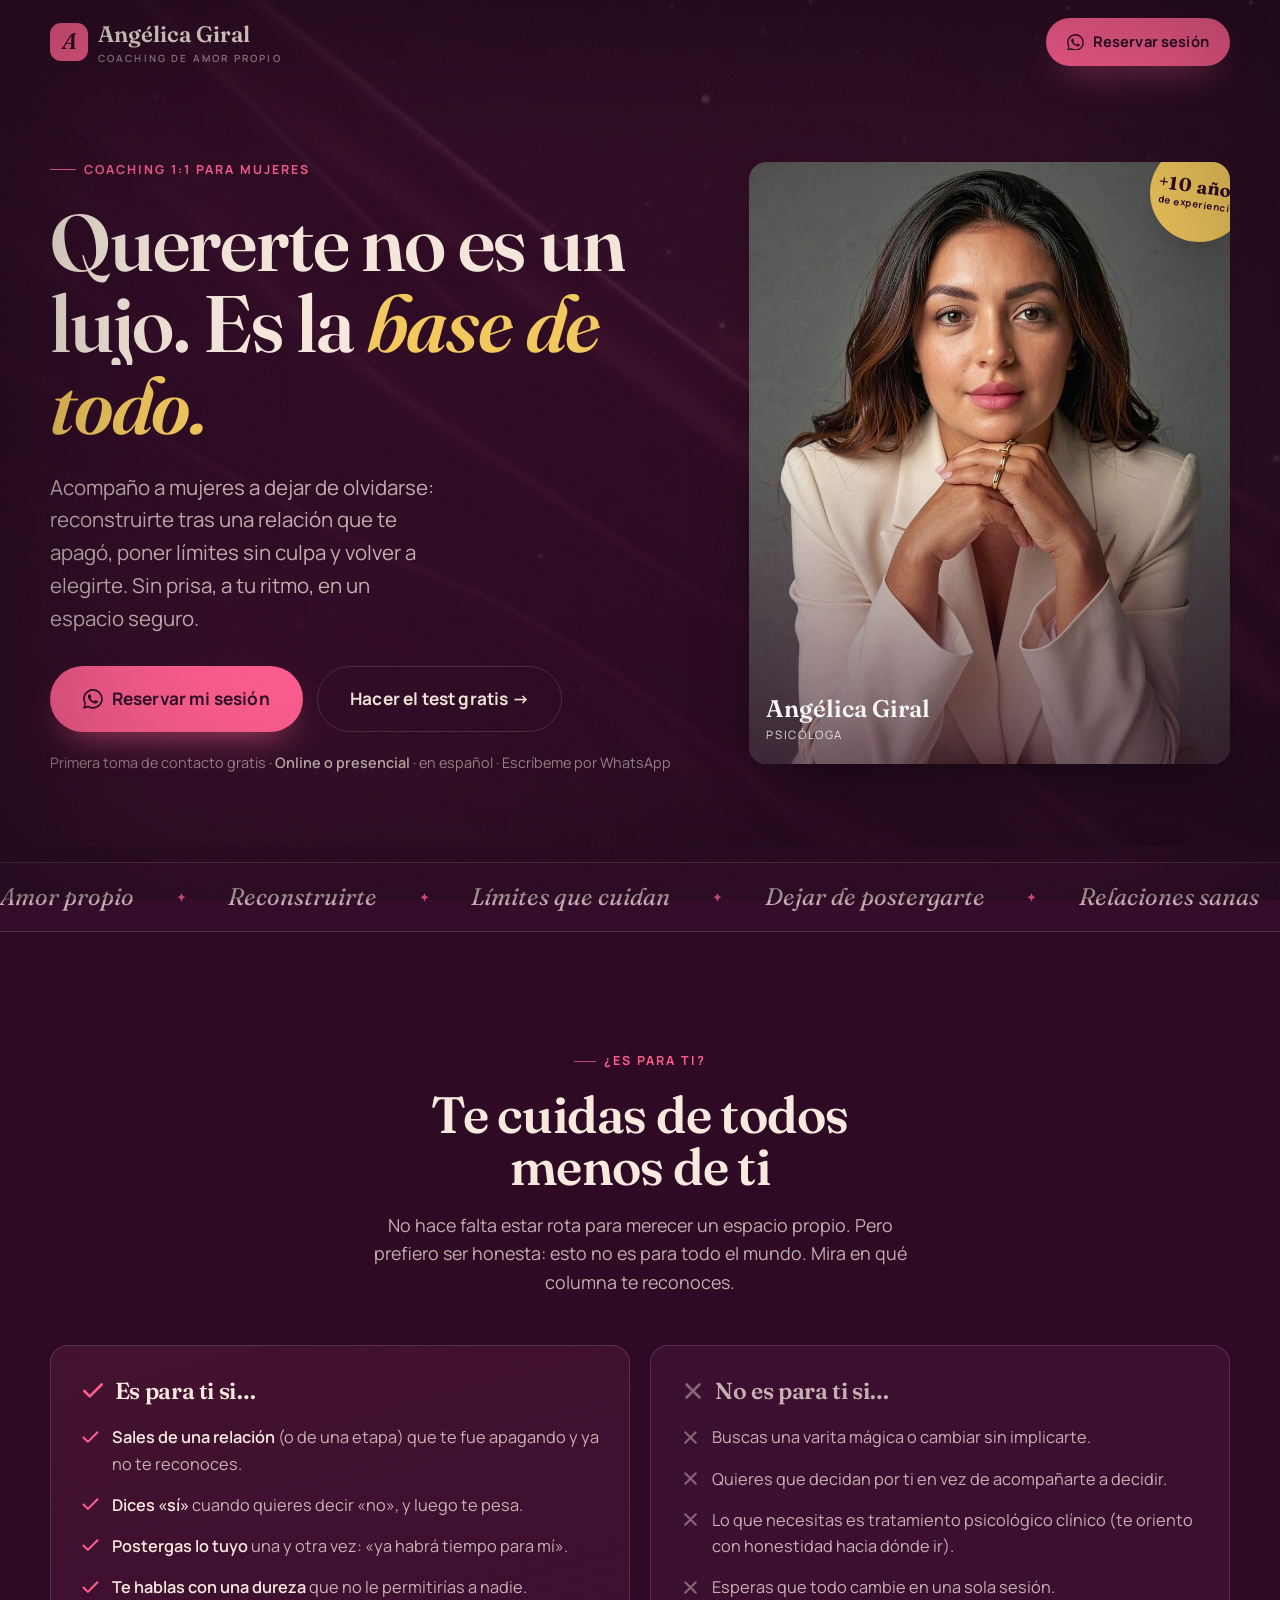
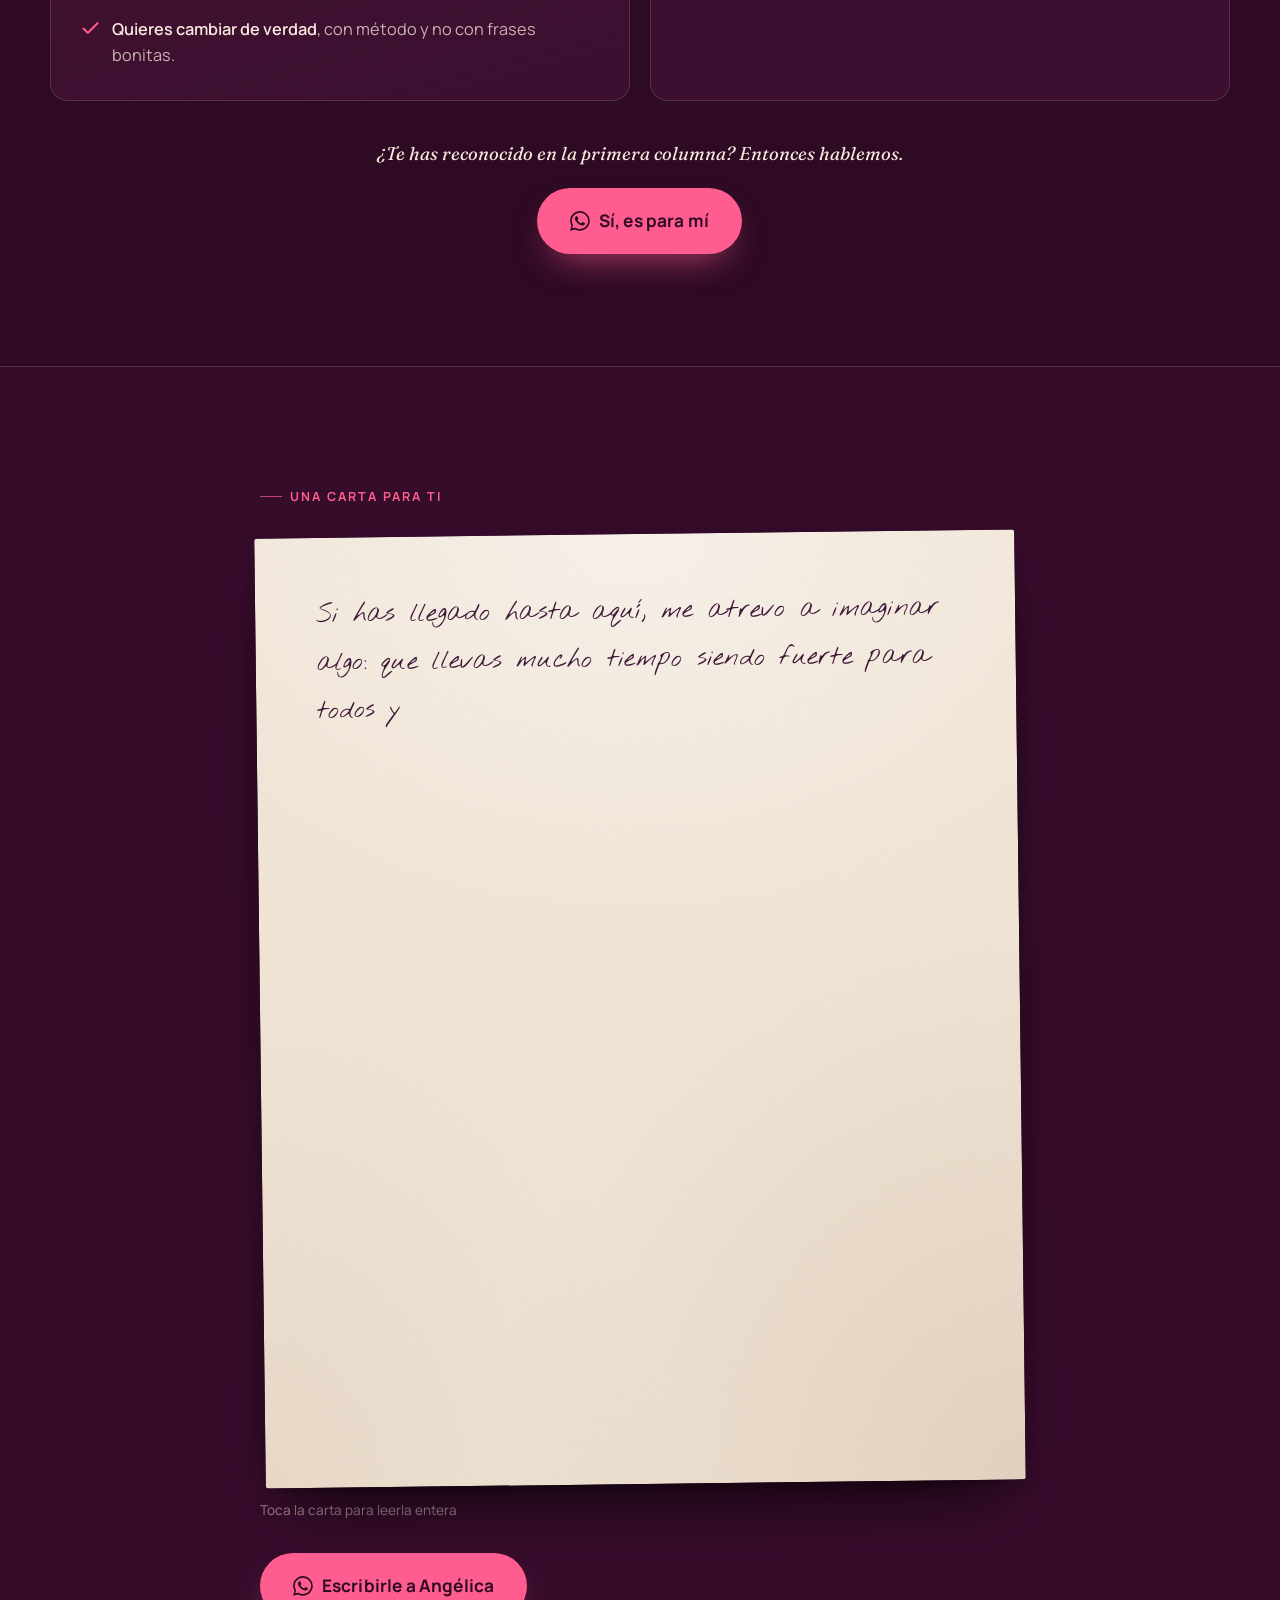
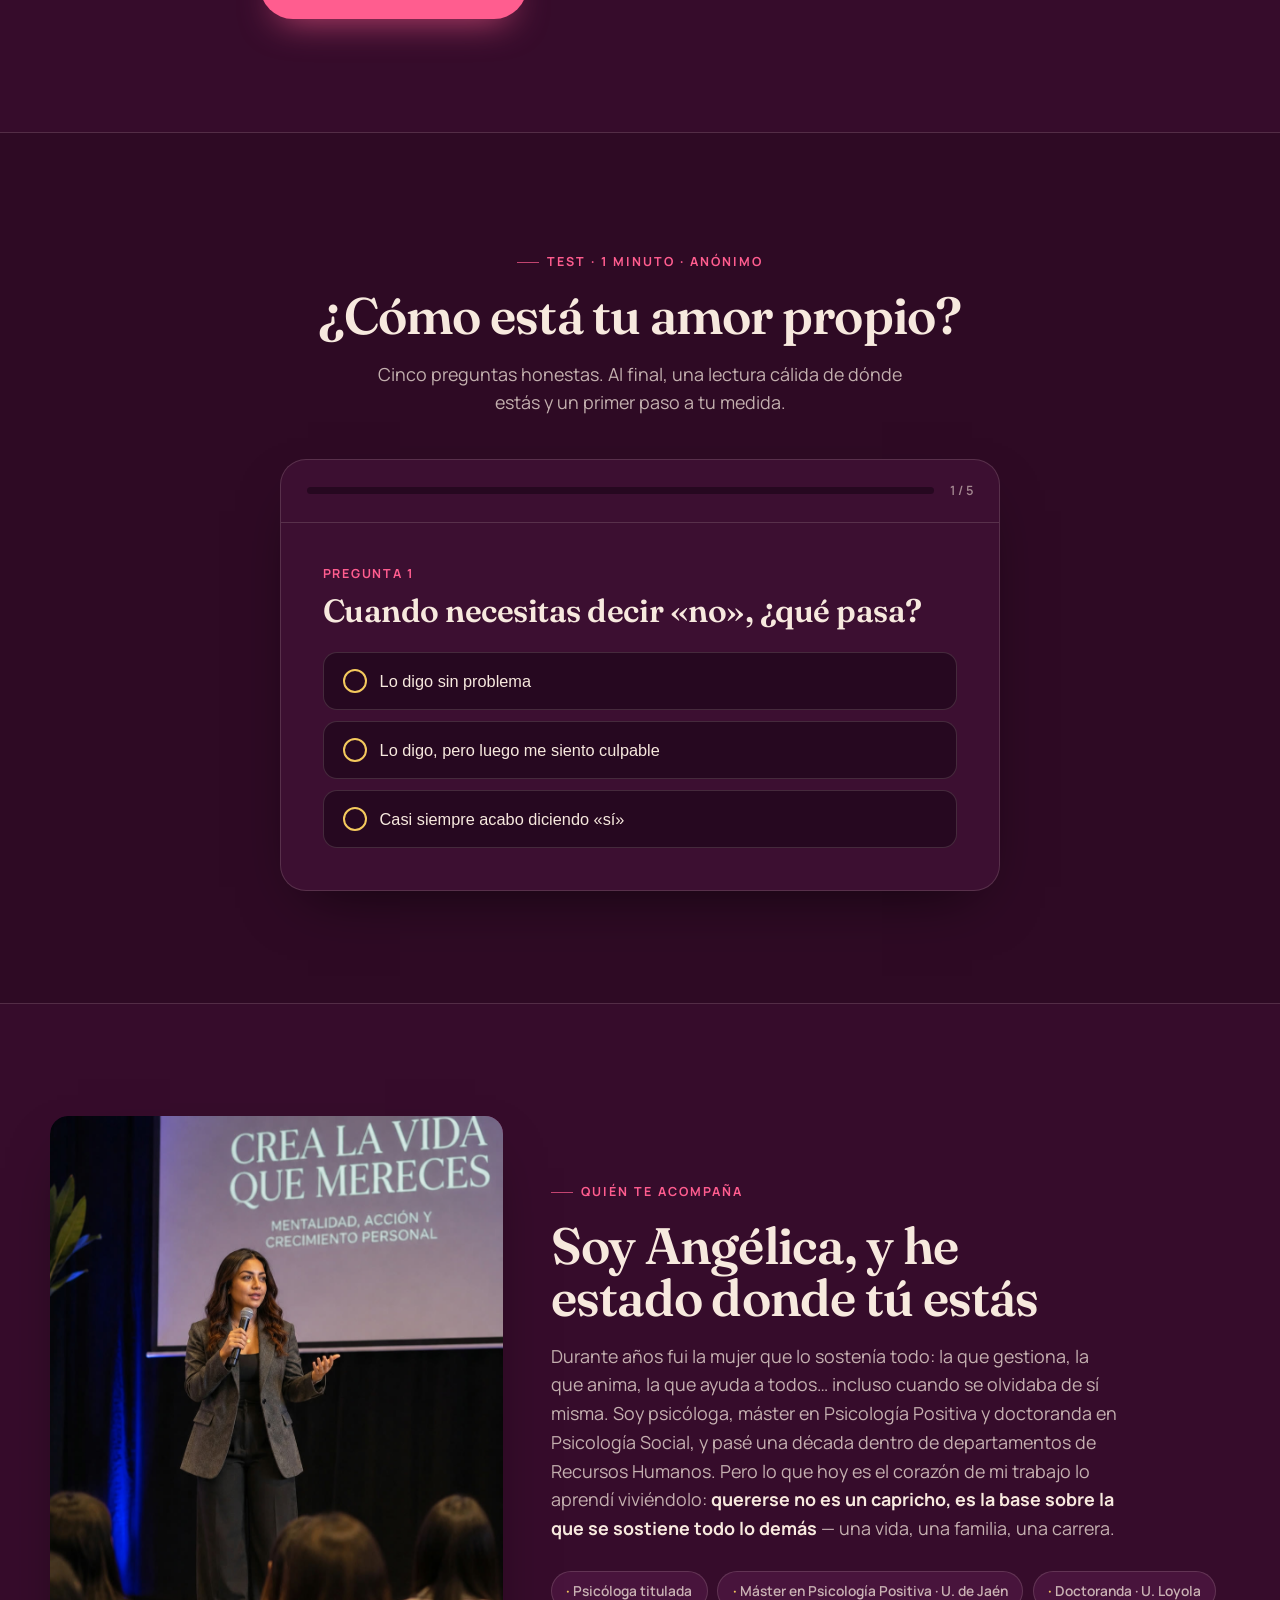
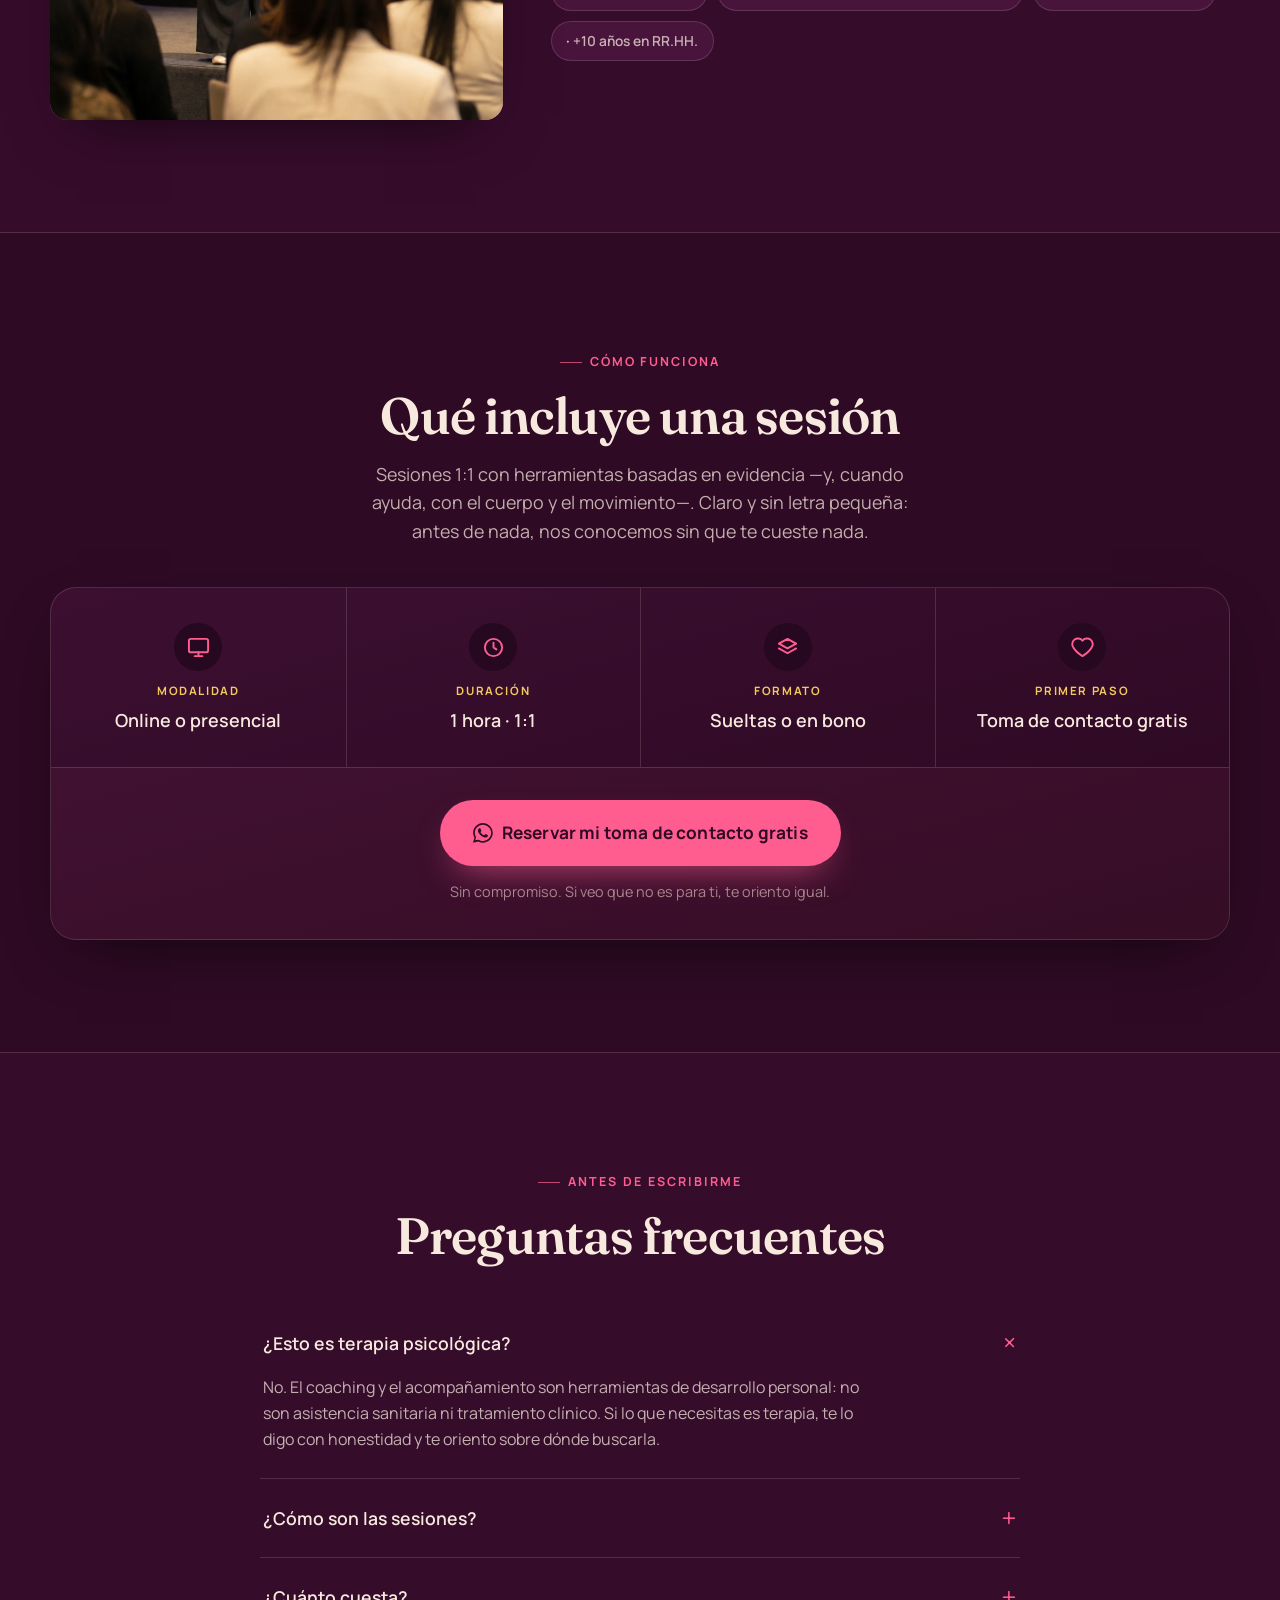
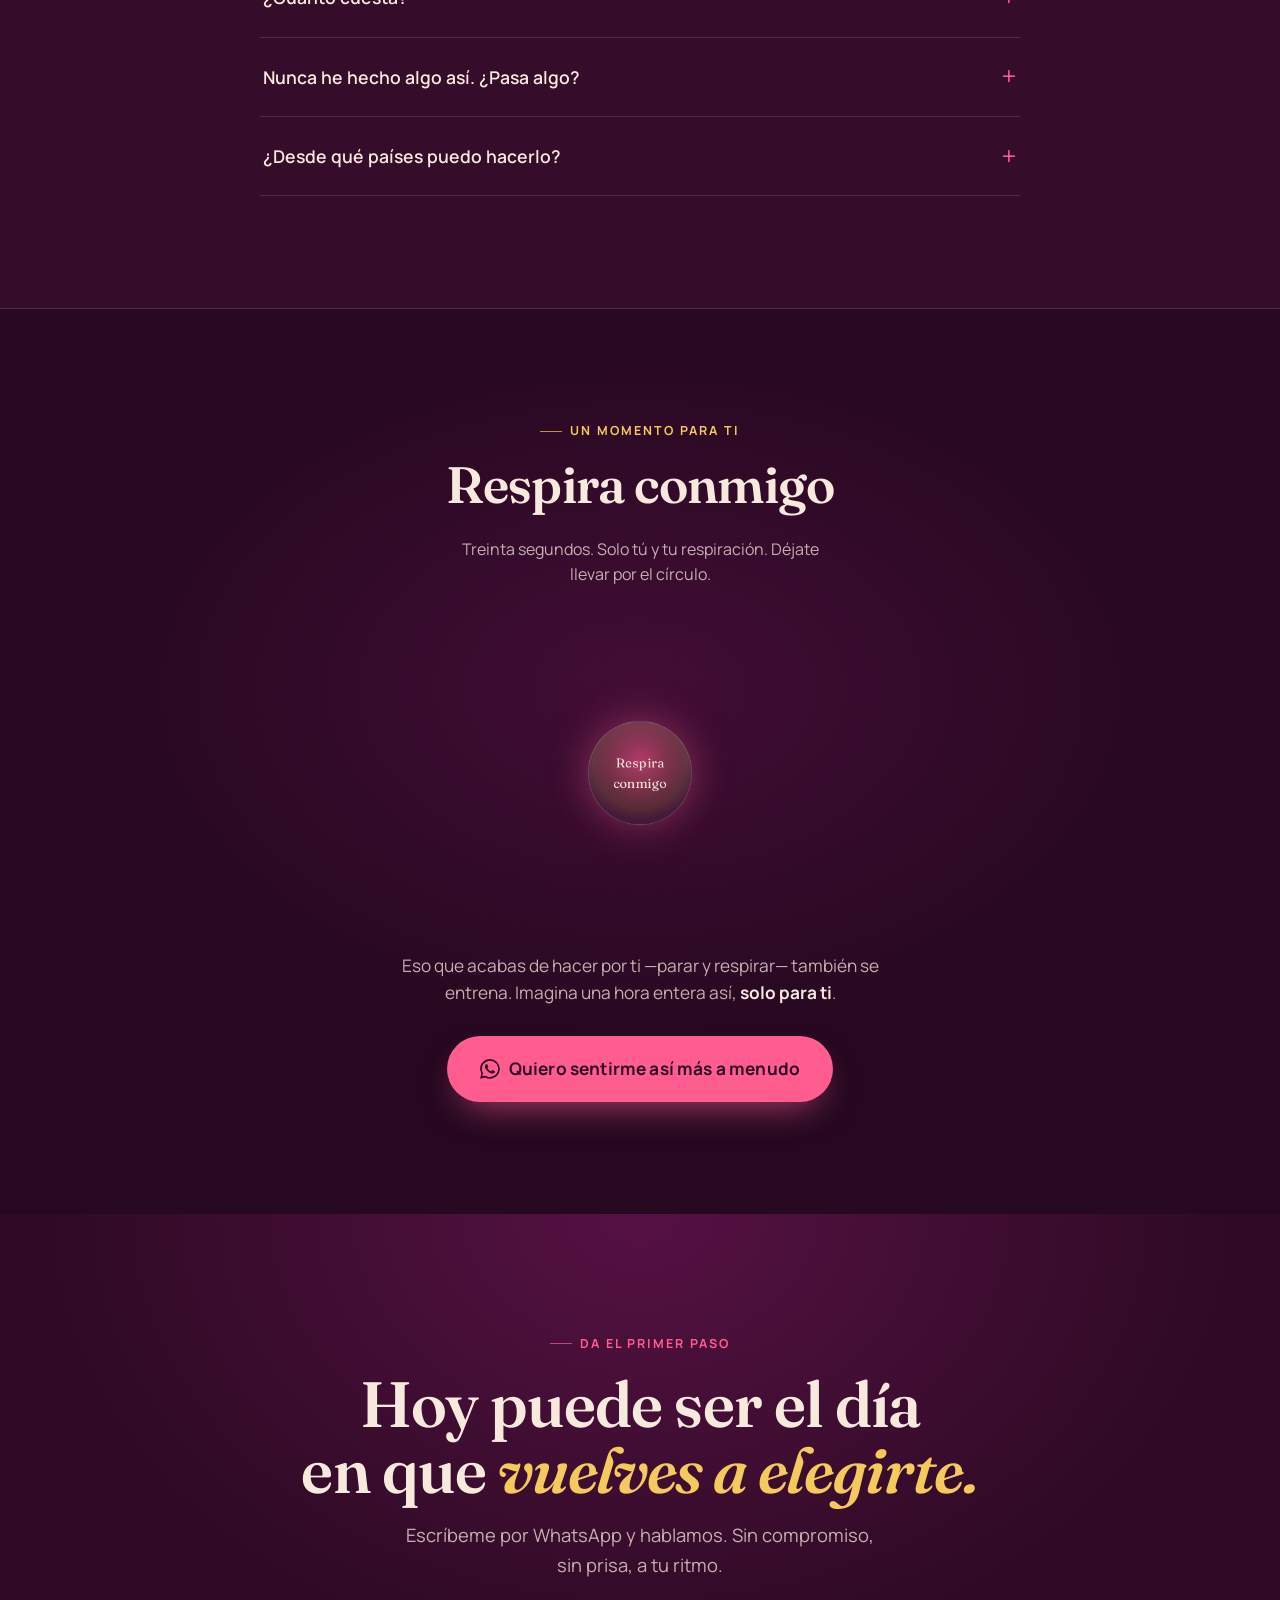
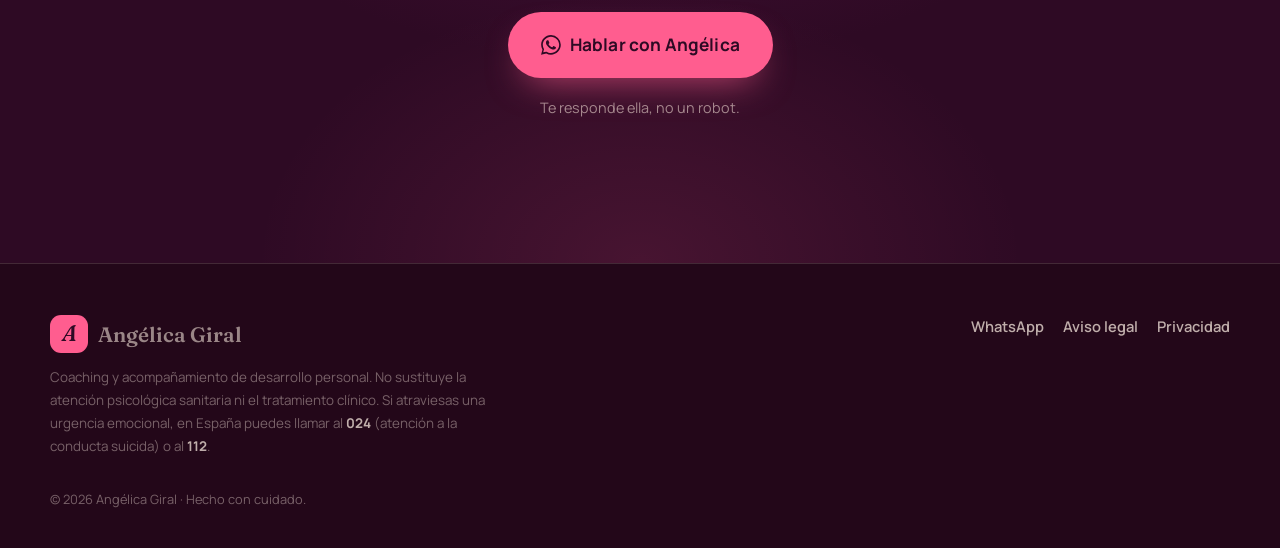
==== index.html @ 5d480797 "Carta: quitar la pluma y escritura más fluida y con ritmo - Eliminada la pluma que seguía el texto. " ====
<!DOCTYPE html>
<html lang="es">
<head>
<meta charset="UTF-8" />
<meta name="viewport" content="width=device-width, initial-scale=1.0" />
<title>Angélica Giral · Coaching de amor propio para mujeres</title>
<meta name="description" content="Sesiones de coaching 1:1 para mujeres: amor propio, reconstruirte tras una relación que te apagó, poner límites y volver a elegirte. Con Angélica Giral, psicóloga. Online y en español." />
<meta name="robots" content="index, follow" />

<meta property="og:type" content="website" />
<meta property="og:locale" content="es_ES" />
<meta property="og:site_name" content="Angélica Giral · Coaching" />
<meta property="og:title" content="Quererte no es un lujo. Es la base de todo." />
<meta property="og:description" content="Coaching 1:1 para mujeres que quieren reconstruirse: amor propio, límites y volver a elegirse. Con Angélica Giral, psicóloga." />
<meta property="og:url" content="https://nuestrosproyectos.github.io/paginaweb/" />
<meta property="og:image" content="https://nuestrosproyectos.github.io/paginaweb/fotos/og-angelica.jpg" />
<meta property="og:image:width" content="1200" />
<meta property="og:image:height" content="630" />

<link rel="preconnect" href="https://fonts.googleapis.com" />
<link rel="preconnect" href="https://fonts.gstatic.com" crossorigin />
<link href="https://fonts.googleapis.com/css2?family=Nothing+You+Could+Do&family=Fraunces:ital,opsz,wght@0,9..144,500;0,9..144,600;1,9..144,500;1,9..144,600&family=Manrope:wght@400;500;600;700&display=swap" rel="stylesheet" />

<link rel="icon" href="data:image/svg+xml,<svg xmlns='http://www.w3.org/2000/svg' viewBox='0 0 100 100'><rect width='100' height='100' rx='22' fill='%23FF5D8F'/><text x='50' y='71' font-size='62' font-family='Georgia,serif' font-style='italic' fill='%232E0A24' text-anchor='middle'>A</text></svg>" />

<style>
/* ============ TOKENS — Berenjena & shock ============ */
:root{
  --bg:#2E0A24;
  --bg-2:#260820;
  --bg-soft:#360C2B;
  --panel:#3C0F31;
  --panel-2:#48143C;
  --plum:#5A1247;
  --crema:#F7E9DE;
  --crema-70:rgba(247,233,222,.74);
  --crema-55:rgba(247,233,222,.56);
  --crema-40:rgba(247,233,222,.4);
  --shock:#FF5D8F;
  --shock-2:#FF83A9;
  --butter:#F4C95D;
  --linea:rgba(247,233,222,.15);
  --sombra:0 24px 60px -28px rgba(0,0,0,.7);
  --radio:18px;
  --maxw:1180px;
  --ease:cubic-bezier(.22,1,.32,1);
}

*{box-sizing:border-box;margin:0;padding:0}
html{scroll-behavior:smooth; overflow-x:hidden; overflow-x:clip;}
body{
  overflow-x:hidden; overflow-x:clip;
  font-family:"Manrope",system-ui,sans-serif;
  color:var(--crema);
  background:var(--bg);
  line-height:1.6;
  -webkit-font-smoothing:antialiased;
  text-rendering:optimizeLegibility;
}
img{max-width:100%;display:block}
a{color:inherit;text-decoration:none}
::selection{background:var(--shock);color:var(--bg)}

h1,h2,h3,.serif{font-family:"Fraunces",Georgia,serif;font-weight:600;line-height:1.02;letter-spacing:-.015em}
em,.ital{font-style:italic}
.wrap{width:min(100% - 2.4rem,var(--maxw));margin-inline:auto}

/* ============ GRANO + VIÑETA ============ */
.grano{position:fixed;inset:0;width:100%;height:100%;pointer-events:none;opacity:.045;z-index:99}
@media(max-width:900px){.grano{display:none}}
.vineta{position:fixed;inset:0;pointer-events:none;z-index:98;box-shadow:inset 0 0 30vmin rgba(0,0,0,.45)}

/* ============ BOTONES ============ */
.btn{
  display:inline-flex;align-items:center;gap:.55rem;
  font-weight:700;font-size:1rem;letter-spacing:.01em;
  padding:1rem 1.6rem;border-radius:999px;border:1px solid transparent;
  cursor:pointer;transition:transform .5s var(--ease),background .3s,box-shadow .4s,color .3s,border-color .3s;
  will-change:transform;
}
.btn svg{width:1.15em;height:1.15em}
.btn-primary{background:var(--shock);color:var(--bg);box-shadow:0 16px 36px -16px rgba(255,93,143,.75)}
.btn-primary:hover{background:var(--shock-2);box-shadow:0 20px 44px -14px rgba(255,93,143,.9)}
.btn-ghost{background:transparent;color:var(--crema);border-color:var(--linea)}
.btn-ghost:hover{border-color:var(--butter);color:var(--butter);background:rgba(247,233,222,.04)}
.btn-lg{padding:1.15rem 2rem;font-size:1.08rem}

/* ============ HEADER ============ */
header.nav{position:fixed;top:0;left:0;right:0;z-index:50;transition:background .4s,backdrop-filter .4s,box-shadow .4s}
header.nav.scrolled{background:rgba(46,10,36,.82);backdrop-filter:blur(12px);box-shadow:0 1px 0 var(--linea)}
.nav-in{display:flex;align-items:center;justify-content:space-between;gap:1rem;padding:1.05rem 0}
.logo{display:flex;align-items:center;gap:.6rem;font-family:"Fraunces",serif;font-size:1.4rem;font-weight:600}
.logo .mark{width:38px;height:38px;border-radius:11px;background:var(--shock);color:var(--bg);display:grid;place-items:center;font-style:italic;font-size:1.4rem;flex:none}
.logo small{display:block;font-family:"Manrope",sans-serif;font-size:.62rem;letter-spacing:.22em;text-transform:uppercase;color:var(--crema-55);font-weight:600;margin-top:-2px}
.nav .btn{padding:.7rem 1.25rem;font-size:.92rem}

/* ============ HERO ============ */
.hero{position:relative;padding:9.5rem 0 4.5rem;overflow:hidden}
.hero-video{position:absolute;inset:0;width:100%;height:100%;object-fit:cover;z-index:-2;opacity:.55}
.hero-bg{position:absolute;inset:0;z-index:-1;
  background:
    linear-gradient(100deg, rgba(46,10,36,.94) 0%, rgba(46,10,36,.62) 40%, rgba(46,10,36,.22) 70%, transparent 90%),
    radial-gradient(90% 80% at 6% 102%, rgba(255,93,143,.12), transparent 58%),
    linear-gradient(180deg, rgba(46,10,36,.35) 0%, rgba(38,8,32,.74) 100%);
}
@media(max-width:900px){.hero-bg{background:linear-gradient(180deg, rgba(46,10,36,.55) 0%, rgba(46,10,36,.72) 55%, rgba(38,8,32,.82) 100%)}}
.eyebrow{display:inline-flex;align-items:center;gap:.5rem;font-size:.78rem;font-weight:700;letter-spacing:.16em;text-transform:uppercase;color:var(--shock);margin-bottom:1.4rem}
.eyebrow::before{content:"";width:26px;height:1px;background:var(--shock)}
.hero-grid{display:grid;grid-template-columns:1.15fr .85fr;gap:3rem;align-items:center}
.hero h1{font-size:clamp(2.7rem,6.4vw,5rem);margin-bottom:1.5rem}
.hero h1 .ital{color:var(--butter)}
.hero p.lead{font-size:clamp(1.08rem,1.6vw,1.28rem);color:var(--crema-70);max-width:33ch;margin-bottom:2rem;text-wrap:pretty}
.hero-cta{display:flex;flex-wrap:wrap;gap:.9rem;align-items:center}
.hero-micro{font-size:.9rem;color:var(--crema-55);margin-top:1.15rem}
.hero-micro b{color:var(--crema-70);font-weight:600}

/* retrato */
.retrato{position:relative;aspect-ratio:4/5;border-radius:var(--radio);overflow:hidden;box-shadow:var(--sombra);
  background:linear-gradient(145deg,var(--plum) 0%, var(--shock) 135%);
}
.retrato .ph{position:absolute;inset:0;display:grid;place-content:center;text-align:center;color:rgba(255,255,255,.92);gap:.4rem;padding:1.5rem}
.retrato .ph span{font-size:2.6rem}
.retrato .ph small{font-size:.74rem;letter-spacing:.05em;opacity:.85;max-width:22ch;margin-inline:auto}
.retrato::after{content:"";position:absolute;inset:0;background:linear-gradient(180deg,transparent 48%,rgba(46,10,36,.6));z-index:1}
.retrato img{position:absolute;inset:0;width:100%;height:100%;object-fit:cover;object-position:center top}
.retrato .firma{position:absolute;left:1.1rem;bottom:1.1rem;color:#fff;z-index:2}
.retrato .firma b{font-family:"Fraunces",serif;font-size:1.5rem;font-weight:600;display:block;line-height:1}
.retrato .firma small{font-size:.72rem;letter-spacing:.14em;text-transform:uppercase;opacity:.9}
.sello{position:absolute;top:-18px;right:-18px;width:98px;height:98px;border-radius:50%;background:var(--butter);color:var(--bg);
  display:grid;place-content:center;text-align:center;font-size:.6rem;font-weight:700;letter-spacing:.06em;line-height:1.3;
  box-shadow:var(--sombra);z-index:3;transform:rotate(8deg)}
.sello b{font-family:"Fraunces",serif;font-size:1.15rem;display:block}

/* ============ MARQUEE ============ */
.marquee{border-block:1px solid var(--linea);background:var(--bg-soft);overflow:hidden;padding:.9rem 0;margin-top:1rem}
.marquee-track{display:flex;gap:2.6rem;width:max-content;animation:slide 32s linear infinite}
.marquee-track span{font-family:"Fraunces",serif;font-style:italic;font-size:1.5rem;color:var(--crema-70);white-space:nowrap;display:inline-flex;align-items:center;gap:2.6rem}
.marquee-track span::after{content:"✦";font-style:normal;color:var(--shock);font-size:.8rem}
@keyframes slide{to{transform:translateX(-50%)}}

/* ============ SECCIONES ============ */
section{position:relative}
.band{padding:clamp(4rem,9vw,7rem) 0}
.kicker{display:inline-flex;align-items:center;gap:.5rem;font-size:.78rem;font-weight:700;letter-spacing:.16em;text-transform:uppercase;color:var(--shock);margin-bottom:1.1rem}
.kicker::before{content:"";width:22px;height:1px;background:currentColor;opacity:.7}
.sec-title{font-size:clamp(2rem,4.4vw,3.2rem);margin-bottom:1.1rem;text-wrap:balance}
.sec-intro{font-size:1.12rem;color:var(--crema-70);max-width:52ch;text-wrap:pretty}

/* "para quién" — señales */

/* método / pasos */

/* evidencia — tira editorial (distinta a las tarjetas) */

/* qué incluye una sesión */
.incluye-panel{margin-top:2.6rem;background:linear-gradient(165deg,var(--panel),#2a0820);border:1px solid var(--linea);border-radius:26px;box-shadow:var(--sombra);overflow:hidden}
.incluye-grid{display:grid;grid-template-columns:repeat(4,1fr)}
.inc{padding:2.2rem 1.4rem;text-align:center;border-left:1px solid var(--linea);display:flex;flex-direction:column;align-items:center;gap:.55rem}
.inc:first-child{border-left:none}
.inc-ic{width:48px;height:48px;border-radius:50%;display:grid;place-items:center;background:var(--bg-2);color:var(--shock);margin-bottom:.1rem}
.inc-ic svg{width:23px;height:23px}
.inc-l{font-size:.72rem;font-weight:700;letter-spacing:.14em;text-transform:uppercase;color:var(--butter)}
.inc b{font-size:1.12rem;font-weight:600;color:var(--crema);line-height:1.25}
.incluye-cta{padding:2rem 1.6rem 2.2rem;text-align:center;border-top:1px solid var(--linea);background:rgba(255,93,143,.05)}
.incluye-cta p{color:var(--crema-55);font-size:.9rem;margin-top:.9rem}
@media(max-width:760px){.incluye-grid{grid-template-columns:1fr 1fr}.inc{padding:1.6rem 1rem}.inc:nth-child(odd){border-left:none}.inc:nth-child(n+3){border-top:1px solid var(--linea)}.inc b{font-size:1.02rem}}

/* carta personal — escrita a mano */
.carta-band{background:var(--bg-soft);border-block:1px solid var(--linea)}
.carta{max-width:760px;margin-inline:auto}
.carta .kicker{justify-content:flex-start}
.carta-papel{position:relative;transform:rotate(-.7deg);margin:.6rem 0 2.2rem;border-radius:3px;
  padding:clamp(1.9rem,5vw,3.4rem) clamp(1.4rem,5.5vw,3.8rem) clamp(1.6rem,4vw,2.6rem);
  background:radial-gradient(120% 70% at 50% 0%,rgba(255,255,255,.6),transparent 60%),radial-gradient(130% 110% at 100% 100%,rgba(120,70,40,.13),transparent 55%),radial-gradient(90% 90% at 0% 100%,rgba(120,70,40,.08),transparent 60%),#F4E9DA;
  box-shadow:0 34px 70px -30px rgba(0,0,0,.85),0 6px 18px -8px rgba(0,0,0,.45)}
.carta-papel::before{content:"";position:absolute;inset:0;border-radius:inherit;pointer-events:none;opacity:.5;
  background-image:url("data:image/svg+xml,%3Csvg xmlns='http://www.w3.org/2000/svg' width='160' height='160'%3E%3Cfilter id='n'%3E%3CfeTurbulence type='fractalNoise' baseFrequency='.9' numOctaves='2'/%3E%3CfeColorMatrix values='0 0 0 0 .45 0 0 0 0 .3 0 0 0 0 .2 0 0 0 .22 0'/%3E%3C/filter%3E%3Crect width='100%25' height='100%25' filter='url(%23n)'/%3E%3C/svg%3E")}
.carta-body p{font-family:"Nothing You Could Do",cursive;font-size:clamp(1.28rem,2.5vw,1.62rem);line-height:1.85;color:#3b1236;margin:0 0 .9rem;letter-spacing:.01em}
.carta-firma{font-family:"Nothing You Could Do",cursive;font-size:clamp(2.3rem,5vw,3rem);color:#3b1236;line-height:1.2;margin:1.2rem 0 0 auto;width:max-content;transform:rotate(-4deg)}
.carta .ch{opacity:0;filter:blur(1.5px);transition:opacity .55s ease-out,filter .55s ease-out}
.carta .ch.on{opacity:1;filter:none}
.carta .w{white-space:nowrap}
.carta .tilde{position:relative}
.carta .tilde::after{content:"";position:absolute;left:50%;top:.02em;width:.055em;height:.24em;background:currentColor;border-radius:.06em;transform:translateX(-20%) rotate(40deg);transform-origin:50% 100%}
.carta .ti::after{top:.12em;left:42%;height:.2em}
.carta-hint{font-size:.85rem;color:var(--crema-55);margin:-1.2rem 0 1.8rem;transition:opacity .4s}
.sr-only{position:absolute!important;width:1px;height:1px;overflow:hidden;clip:rect(0 0 0 0);white-space:nowrap}
.carta .btn{margin-top:.2rem}
@media(max-width:600px){.carta-papel{transform:rotate(-.4deg)}}

/* respira conmigo */
.respira{position:relative;text-align:center;overflow:hidden;background:radial-gradient(60% 55% at 50% 42%, rgba(90,18,71,.55), transparent 72%), var(--bg-2)}
.respira-in{position:relative;z-index:2;display:flex;flex-direction:column;align-items:center}
.respira-sub{color:var(--crema-70);max-width:38ch;margin:.5rem auto 2.2rem;text-wrap:pretty}
.breath{height:300px;display:grid;place-items:center;margin-bottom:1.8rem}
.breath-circle{width:168px;height:168px;border-radius:50%;display:grid;place-items:center;
  background:radial-gradient(circle at 50% 38%, rgba(255,93,143,.6), rgba(244,201,93,.16) 58%, transparent 74%);
  box-shadow:0 0 70px -8px rgba(255,93,143,.55), inset 0 0 44px rgba(255,255,255,.12);
  border:1px solid rgba(247,233,222,.28);
  transform:scale(.62);transition:transform 4s ease-in-out;will-change:transform}
.breath-word{font-family:"Fraunces",serif;font-size:1.3rem;color:var(--crema);letter-spacing:.02em}
.respira-close{color:var(--crema-70);max-width:44ch;margin:0 auto 1.8rem;font-size:1.08rem;text-wrap:pretty}
.respira-close b{color:var(--crema)}
@media(prefers-reduced-motion:reduce){.breath-circle{transition:none;transform:scale(1)}}

/* ¿es para ti? */
.fit-grid{display:grid;grid-template-columns:1fr 1fr;gap:1.3rem;margin-top:3rem}
.fit-col{padding:2rem 1.8rem;border-radius:var(--radio);border:1px solid var(--linea)}
.fit-col.yes{background:linear-gradient(165deg, rgba(255,93,143,.1), var(--panel))}
.fit-col.no{background:var(--panel)}
.fit-col h3{font-size:1.45rem;margin-bottom:1.3rem;display:flex;align-items:center;gap:.55rem}
.fit-col.no h3{color:var(--crema-70)}
.fit-col h3 svg{width:26px;height:26px;flex:none}
.fit-col.yes h3 svg{color:var(--shock)}
.fit-col.no h3 svg{color:var(--crema-40)}
.fit-list{list-style:none;display:flex;flex-direction:column;gap:.95rem}
.fit-list li{display:flex;gap:.7rem;align-items:flex-start;color:var(--crema-70);font-size:1.02rem}
.fit-list li svg{flex:none;width:21px;height:21px;margin-top:.15rem}
.fit-list li b{color:var(--crema);font-weight:600}
.fit-col.yes li svg{color:var(--shock)}
.fit-col.no li svg{color:var(--crema-40)}
.fit-cta{text-align:center;margin-top:2.4rem}
.fit-cta p{color:var(--crema);font-size:1.15rem;margin-bottom:1.2rem;font-family:"Fraunces",serif;font-style:italic}
@media(max-width:760px){.fit-grid{grid-template-columns:1fr}}

/* ============ TEST ============ */
.test-shell{max-width:720px;margin:2.6rem auto 0;background:var(--panel);border:1px solid var(--linea);border-radius:26px;box-shadow:var(--sombra);overflow:hidden}
.test-top{padding:1.3rem 1.6rem;border-bottom:1px solid var(--linea);display:flex;align-items:center;justify-content:space-between;gap:1rem}
.test-top .barra{flex:1;height:7px;border-radius:999px;background:var(--bg-2);overflow:hidden}
.test-top .barra i{display:block;height:100%;width:0;background:linear-gradient(90deg,var(--butter),var(--shock));border-radius:999px;transition:width .5s var(--ease)}
.test-top small{font-size:.8rem;color:var(--crema-55);font-weight:600;white-space:nowrap}
.test-body{padding:clamp(1.6rem,4vw,2.6rem)}
.test-q{animation:fade .5s var(--ease)}
@keyframes fade{from{opacity:0;transform:translateY(12px)}}
.test-q .paso-lbl{font-size:.78rem;font-weight:700;letter-spacing:.14em;text-transform:uppercase;color:var(--shock);margin-bottom:.7rem}
.test-q h3{font-size:clamp(1.5rem,3.2vw,2rem);margin-bottom:1.5rem;text-wrap:balance}
.opts{display:flex;flex-direction:column;gap:.7rem}
.opt{text-align:left;width:100%;padding:1rem 1.2rem;border:1px solid var(--linea);border-radius:14px;background:var(--bg-2);font-size:1.02rem;font-weight:500;color:var(--crema);cursor:pointer;transition:all .25s var(--ease);display:flex;align-items:center;gap:.8rem}
.opt::before{content:"";width:20px;height:20px;border-radius:50%;border:2px solid var(--butter);flex:none;transition:all .2s}
.opt:hover{border-color:var(--shock);transform:translateX(4px);background:#330b2a}
.opt:hover::before{background:var(--shock);border-color:var(--shock);box-shadow:inset 0 0 0 3px var(--panel)}

/* resultado */
.test-result{text-align:center;animation:fade .6s var(--ease)}
.test-result .emoji{font-size:2.8rem;margin-bottom:.4rem}
.test-result h3{font-size:clamp(1.7rem,3.6vw,2.4rem);margin-bottom:.9rem}
.test-result p{color:var(--crema-70);max-width:46ch;margin:0 auto 1.6rem;text-wrap:pretty}
.test-result .btn{margin-bottom:.8rem}
.test-reset{background:none;border:none;color:var(--crema-55);font-size:.9rem;cursor:pointer;text-decoration:underline;font-family:inherit}

/* ============ SOBRE MÍ ============ */
.sobre-grid{display:grid;grid-template-columns:.8fr 1.2fr;gap:3rem;align-items:center}
.sobre-foto{aspect-ratio:3/4;border-radius:var(--radio);overflow:hidden;box-shadow:var(--sombra);background:linear-gradient(160deg,var(--plum),var(--shock));position:relative}
.sobre-foto img{position:absolute;inset:0;width:100%;height:100%;object-fit:cover;object-position:center 18%}
.sobre-foto .ph{position:absolute;inset:0;display:grid;place-content:center;color:rgba(255,255,255,.9);text-align:center;gap:.3rem;padding:1.4rem}
.sobre-foto .ph span{font-size:2.3rem}
.sobre-foto .ph small{font-size:.72rem;opacity:.85}
.credss{display:flex;flex-wrap:wrap;gap:.6rem;margin-top:1.8rem}
.cred{font-size:.86rem;font-weight:600;color:var(--crema-70);background:var(--panel-2);border:1px solid var(--linea);padding:.5rem .9rem;border-radius:999px}
.cred b{color:var(--butter)}

/* ============ TESTIMONIOS ============ */

/* ============ SOCIAL / CONTENIDO REAL ============ */

/* ============ FAQ ============ */
.faq{max-width:760px;margin:2.6rem auto 0}
.faq details{border-bottom:1px solid var(--linea);padding:.4rem 0}
.faq summary{list-style:none;cursor:pointer;padding:1.15rem .2rem;font-weight:600;font-size:1.1rem;display:flex;justify-content:space-between;gap:1rem;align-items:center}
.faq summary::-webkit-details-marker{display:none}
.faq summary::after{content:"+";font-family:"Fraunces",serif;font-size:1.8rem;color:var(--shock);transition:transform .3s var(--ease);line-height:1}
.faq details[open] summary::after{transform:rotate(45deg)}
.faq .ans{padding:0 .2rem 1.2rem;color:var(--crema-70);max-width:62ch;text-wrap:pretty}

/* ============ CIERRE ============ */
.cierre{text-align:center;position:relative;overflow:hidden}
.cierre-bg{position:absolute;inset:0;z-index:-1;background:
  radial-gradient(80% 120% at 50% 0%, rgba(90,18,71,.9), transparent 58%),
  radial-gradient(50% 70% at 50% 100%, rgba(255,93,143,.12), transparent 60%),
  var(--bg)}
.cierre h2{font-size:clamp(2.3rem,5.5vw,4rem);margin-bottom:1.2rem;text-wrap:balance}
.cierre h2 .ital{color:var(--butter)}
.cierre p{font-size:1.15rem;color:var(--crema-70);max-width:44ch;margin:0 auto 2rem}

/* ============ FOOTER ============ */
footer.pie{background:#230719;color:var(--crema-55);padding:3.2rem 0 2.4rem;font-size:.92rem;border-top:1px solid var(--linea)}
.pie-grid{display:flex;flex-wrap:wrap;gap:1.4rem;justify-content:space-between;align-items:flex-start}
.pie a{color:var(--crema-70);transition:color .2s}
.pie a:hover{color:var(--butter)}
.pie .legal{max-width:56ch;line-height:1.7;font-size:.84rem;color:var(--crema-40)}
.pie-links{display:flex;flex-wrap:wrap;gap:1.2rem;font-weight:600}

/* ============ BARRA FLOTANTE MÓVIL ============ */
.float-bar{position:fixed;left:0;right:0;bottom:0;z-index:60;padding:.7rem 1rem calc(.7rem + env(safe-area-inset-bottom));
  background:rgba(46,10,36,.92);backdrop-filter:blur(12px);border-top:1px solid var(--linea);
  transform:translateY(120%);transition:transform .45s var(--ease);display:none}
.float-bar.show{transform:translateY(0)}
.float-bar .btn{width:100%;justify-content:center}

/* ============ REVEAL ============ */
.reveal{opacity:0;transform:translateY(18px);transition:opacity .5s var(--ease),transform .5s var(--ease)}
.reveal.in{opacity:1;transform:none}
.reveal[data-d="1"]{transition-delay:.06s}
.reveal[data-d="2"]{transition-delay:.12s}
.reveal[data-d="3"]{transition-delay:.18s}

/* split-text */
.palabra{display:inline-block;overflow:hidden;vertical-align:top}
.palabra>span{display:inline-block;transform:translateY(112%);transition:transform .9s var(--ease)}
.hero h1.on .palabra>span{transform:none}
.hero h1 .palabra:nth-child(n)>span{transition-delay:calc(var(--i,0)*60ms)}

/* ============ RESPONSIVE ============ */
@media(max-width:900px){
  .hero{padding-top:6.8rem}
  .hero-grid{grid-template-columns:1fr;gap:1.8rem}
  .retrato{order:-1;max-width:none;margin:0;aspect-ratio:auto;height:42vh;min-height:290px;max-height:430px}
  .retrato img{object-position:center 12%}
  .sello{width:82px;height:82px;right:12px;top:12px}
  .hero p.lead{max-width:none}
  .sobre-grid{grid-template-columns:1fr;gap:2rem}
  .sobre-foto{max-width:300px;margin-inline:auto}
  .nav .btn.desktop{display:none}
  .float-bar{display:block}
}
@media(max-width:560px){
  .hero{padding-top:6.4rem}
  .marquee-track span{font-size:1.25rem}
}

@media(prefers-reduced-motion:reduce){
  *{animation-duration:.001ms!important;animation-iteration-count:1!important;transition-duration:.001ms!important;scroll-behavior:auto!important}
  .reveal{opacity:1;transform:none}
  .palabra>span{transform:none}
  .marquee-track{animation:none}
}
</style>
<script type="application/ld+json">
{
  "@context":"https://schema.org",
  "@type":"Person",
  "name":"Angélica Giral",
  "alternateName":"Angélica María Giral Vargas",
  "jobTitle":"Psicóloga y coach de desarrollo personal",
  "description":"Coaching 1:1 para mujeres: amor propio, límites y reconstrucción personal. Online, en español.",
  "knowsLanguage":["es","en"],
  "alumniOf":[
    {"@type":"CollegeOrUniversity","name":"Universidad de Jaén"},
    {"@type":"CollegeOrUniversity","name":"Universidad Loyola"}
  ],
  "makesOffer":{
    "@type":"Offer",
    "itemOffered":{
      "@type":"Service",
      "name":"Sesiones de coaching de amor propio para mujeres",
      "serviceType":"Coaching de desarrollo personal",
      "areaServed":"Online",
      "availableLanguage":["es","en"]
    }
  }
}
</script>
</head>
<body>

<svg class="grano" aria-hidden="true"><filter id="g"><feTurbulence type="fractalNoise" baseFrequency="0.82" numOctaves="2" stitchTiles="stitch"/></filter><rect width="100%" height="100%" filter="url(#g)"/></svg>
<div class="vineta" aria-hidden="true"></div>

<!-- ============ HEADER ============ -->
<header class="nav" id="nav">
  <div class="wrap nav-in">
    <a class="logo" href="#inicio" aria-label="Angélica Giral, inicio">
      <span class="mark">A</span>
      <span>Angélica Giral<small>Coaching de amor propio</small></span>
    </a>
    <a class="btn btn-primary desktop" data-wa data-msg="Hola Angélica, vengo de tu web y me gustaría reservar una sesión de coaching.">
      <svg viewBox="0 0 24 24" fill="currentColor" aria-hidden="true"><path d="M.057 24l1.687-6.163a11.867 11.867 0 01-1.587-5.945C.16 5.335 5.495 0 12.05 0a11.817 11.817 0 018.413 3.488 11.824 11.824 0 013.48 8.414c-.003 6.557-5.338 11.892-11.893 11.892a11.9 11.9 0 01-5.688-1.448L.057 24zm6.597-3.807c1.676.995 3.276 1.591 5.392 1.592 5.448 0 9.886-4.434 9.889-9.885.002-5.462-4.415-9.89-9.881-9.892-5.452 0-9.887 4.434-9.889 9.884a9.82 9.82 0 001.516 5.26l-.999 3.648 3.472-.607zm11.387-5.464c-.074-.124-.272-.198-.57-.347-.297-.149-1.758-.868-2.031-.967-.272-.099-.47-.149-.669.149-.198.297-.768.967-.941 1.165-.173.198-.347.223-.644.074-.297-.149-1.255-.462-2.39-1.475-.883-.788-1.48-1.761-1.653-2.059-.173-.297-.018-.458.13-.606.134-.133.297-.347.446-.52.149-.174.198-.298.298-.497.099-.198.05-.372-.025-.521-.075-.148-.669-1.611-.916-2.206-.242-.579-.487-.5-.669-.51l-.57-.01c-.198 0-.52.074-.792.372s-1.04 1.016-1.04 2.479 1.065 2.876 1.213 3.074c.149.198 2.095 3.2 5.076 4.487.709.306 1.263.489 1.694.626.712.226 1.36.194 1.872.118.571-.085 1.758-.719 2.006-1.413.248-.695.248-1.29.173-1.414z"/></svg>
      Reservar sesión
    </a>
  </div>
</header>

<!-- ============ HERO ============ -->
<section class="hero" id="inicio">
  <video class="hero-video" autoplay muted loop playsinline preload="metadata" poster="fotos/hero-seda-poster.jpg" aria-hidden="true">
    <source src="fotos/hero-seda.mp4" type="video/mp4" />
  </video>
  <div class="hero-bg" aria-hidden="true"></div>
  <div class="wrap hero-grid">
    <div class="hero-copy">
      <span class="eyebrow">Coaching 1:1 para mujeres</span>
      <h1 id="hero-title">Quererte no es un lujo. Es la <span class="ital">base de todo.</span></h1>
      <p class="lead reveal" data-d="1">Acompaño a mujeres a dejar de olvidarse: reconstruirte tras una relación que te apagó, poner límites sin culpa y volver a elegirte. Sin prisa, a tu ritmo, en un espacio seguro.</p>
      <div class="hero-cta reveal" data-d="2">
        <a class="btn btn-primary btn-lg" data-wa data-msg="Hola Angélica, vengo de tu web y me gustaría reservar una primera sesión de coaching.">
          <svg viewBox="0 0 24 24" fill="currentColor" aria-hidden="true"><path d="M.057 24l1.687-6.163a11.867 11.867 0 01-1.587-5.945C.16 5.335 5.495 0 12.05 0a11.817 11.817 0 018.413 3.488 11.824 11.824 0 013.48 8.414c-.003 6.557-5.338 11.892-11.893 11.892a11.9 11.9 0 01-5.688-1.448L.057 24zm6.597-3.807c1.676.995 3.276 1.591 5.392 1.592 5.448 0 9.886-4.434 9.889-9.885.002-5.462-4.415-9.89-9.881-9.892-5.452 0-9.887 4.434-9.889 9.884a9.82 9.82 0 001.516 5.26l-.999 3.648 3.472-.607zm11.387-5.464c-.074-.124-.272-.198-.57-.347-.297-.149-1.758-.868-2.031-.967-.272-.099-.47-.149-.669.149-.198.297-.768.967-.941 1.165-.173.198-.347.223-.644.074-.297-.149-1.255-.462-2.39-1.475-.883-.788-1.48-1.761-1.653-2.059-.173-.297-.018-.458.13-.606.134-.133.297-.347.446-.52.149-.174.198-.298.298-.497.099-.198.05-.372-.025-.521-.075-.148-.669-1.611-.916-2.206-.242-.579-.487-.5-.669-.51l-.57-.01c-.198 0-.52.074-.792.372s-1.04 1.016-1.04 2.479 1.065 2.876 1.213 3.074c.149.198 2.095 3.2 5.076 4.487.709.306 1.263.489 1.694.626.712.226 1.36.194 1.872.118.571-.085 1.758-.719 2.006-1.413.248-.695.248-1.29.173-1.414z"/></svg>
          Reservar mi sesión
        </a>
        <a class="btn btn-ghost btn-lg" href="#test">Hacer el test gratis →</a>
      </div>
      <p class="hero-micro reveal" data-d="3">Primera toma de contacto gratis · <b>Online o presencial</b> · en español · Escríbeme por WhatsApp</p>
    </div>

    <div class="retrato reveal" data-d="2">
      <img src="fotos/angelica-1.jpg" alt="Angélica Giral, psicóloga" width="912" height="1136" />
      <div class="firma"><b>Angélica Giral</b><small>Psicóloga</small></div>
      <div class="sello"><span><b>+10 años</b>de experiencia</span></div>
    </div>
  </div>
</section>

<!-- marquee de temas -->
<div class="marquee" aria-hidden="true">
  <div class="marquee-track">
    <span>Amor propio</span><span>Reconstruirte</span><span>Límites que cuidan</span><span>Dejar de postergarte</span><span>Relaciones sanas</span><span>Volver a elegirte</span>
    <span>Amor propio</span><span>Reconstruirte</span><span>Límites que cuidan</span><span>Dejar de postergarte</span><span>Relaciones sanas</span><span>Volver a elegirte</span>
  </div>
</div>

<!-- ============ ¿ES PARA TI? ============ -->
<section class="band">
  <div class="wrap" style="text-align:center">
    <span class="kicker reveal" style="justify-content:center">¿Es para ti?</span>
    <h2 class="sec-title reveal" data-d="1">Te cuidas de todos<br>menos de ti</h2>
    <p class="sec-intro reveal" data-d="2" style="margin-inline:auto">No hace falta estar rota para merecer un espacio propio. Pero prefiero ser honesta: esto no es para todo el mundo. Mira en qué columna te reconoces.</p>
  </div>
  <div class="wrap fit-grid">
    <div class="fit-col yes reveal">
      <h3><svg viewBox="0 0 24 24" fill="none" stroke="currentColor" stroke-width="2.4" stroke-linecap="round" stroke-linejoin="round"><path d="M20 6L9 17l-5-5"/></svg> Es para ti si…</h3>
      <ul class="fit-list">
        <li><svg viewBox="0 0 24 24" fill="none" stroke="currentColor" stroke-width="2.4" stroke-linecap="round" stroke-linejoin="round"><path d="M20 6L9 17l-5-5"/></svg><span><b>Sales de una relación</b> (o de una etapa) que te fue apagando y ya no te reconoces.</span></li>
        <li><svg viewBox="0 0 24 24" fill="none" stroke="currentColor" stroke-width="2.4" stroke-linecap="round" stroke-linejoin="round"><path d="M20 6L9 17l-5-5"/></svg><span><b>Dices «sí»</b> cuando quieres decir «no», y luego te pesa.</span></li>
        <li><svg viewBox="0 0 24 24" fill="none" stroke="currentColor" stroke-width="2.4" stroke-linecap="round" stroke-linejoin="round"><path d="M20 6L9 17l-5-5"/></svg><span><b>Postergas lo tuyo</b> una y otra vez: «ya habrá tiempo para mí».</span></li>
        <li><svg viewBox="0 0 24 24" fill="none" stroke="currentColor" stroke-width="2.4" stroke-linecap="round" stroke-linejoin="round"><path d="M20 6L9 17l-5-5"/></svg><span><b>Te hablas con una dureza</b> que no le permitirías a nadie.</span></li>
        <li><svg viewBox="0 0 24 24" fill="none" stroke="currentColor" stroke-width="2.4" stroke-linecap="round" stroke-linejoin="round"><path d="M20 6L9 17l-5-5"/></svg><span><b>Quieres cambiar de verdad</b>, con método y no con frases bonitas.</span></li>
      </ul>
    </div>
    <div class="fit-col no reveal" data-d="1">
      <h3><svg viewBox="0 0 24 24" fill="none" stroke="currentColor" stroke-width="2.4" stroke-linecap="round" stroke-linejoin="round"><path d="M18 6L6 18M6 6l12 12"/></svg> No es para ti si…</h3>
      <ul class="fit-list">
        <li><svg viewBox="0 0 24 24" fill="none" stroke="currentColor" stroke-width="2.4" stroke-linecap="round" stroke-linejoin="round"><path d="M18 6L6 18M6 6l12 12"/></svg><span>Buscas una varita mágica o cambiar sin implicarte.</span></li>
        <li><svg viewBox="0 0 24 24" fill="none" stroke="currentColor" stroke-width="2.4" stroke-linecap="round" stroke-linejoin="round"><path d="M18 6L6 18M6 6l12 12"/></svg><span>Quieres que decidan por ti en vez de acompañarte a decidir.</span></li>
        <li><svg viewBox="0 0 24 24" fill="none" stroke="currentColor" stroke-width="2.4" stroke-linecap="round" stroke-linejoin="round"><path d="M18 6L6 18M6 6l12 12"/></svg><span>Lo que necesitas es tratamiento psicológico clínico (te oriento con honestidad hacia dónde ir).</span></li>
        <li><svg viewBox="0 0 24 24" fill="none" stroke="currentColor" stroke-width="2.4" stroke-linecap="round" stroke-linejoin="round"><path d="M18 6L6 18M6 6l12 12"/></svg><span>Esperas que todo cambie en una sola sesión.</span></li>
      </ul>
    </div>
  </div>
  <div class="wrap fit-cta reveal" data-d="1">
    <p>¿Te has reconocido en la primera columna? Entonces hablemos.</p>
    <a class="btn btn-primary btn-lg" data-wa data-msg="Hola Angélica, me he reconocido en tu web y creo que el coaching es para mí. ¿Hablamos?">
      <svg viewBox="0 0 24 24" fill="currentColor" aria-hidden="true"><path d="M.057 24l1.687-6.163a11.867 11.867 0 01-1.587-5.945C.16 5.335 5.495 0 12.05 0a11.817 11.817 0 018.413 3.488 11.824 11.824 0 013.48 8.414c-.003 6.557-5.338 11.892-11.893 11.892a11.9 11.9 0 01-5.688-1.448L.057 24zm6.597-3.807c1.676.995 3.276 1.591 5.392 1.592 5.448 0 9.886-4.434 9.889-9.885.002-5.462-4.415-9.89-9.881-9.892-5.452 0-9.887 4.434-9.889 9.884a9.82 9.82 0 001.516 5.26l-.999 3.648 3.472-.607zm11.387-5.464c-.074-.124-.272-.198-.57-.347-.297-.149-1.758-.868-2.031-.967-.272-.099-.47-.149-.669.149-.198.297-.768.967-.941 1.165-.173.198-.347.223-.644.074-.297-.149-1.255-.462-2.39-1.475-.883-.788-1.48-1.761-1.653-2.059-.173-.297-.018-.458.13-.606.134-.133.297-.347.446-.52.149-.174.198-.298.298-.497.099-.198.05-.372-.025-.521-.075-.148-.669-1.611-.916-2.206-.242-.579-.487-.5-.669-.51l-.57-.01c-.198 0-.52.074-.792.372s-1.04 1.016-1.04 2.479 1.065 2.876 1.213 3.074c.149.198 2.095 3.2 5.076 4.487.709.306 1.263.489 1.694.626.712.226 1.36.194 1.872.118.571-.085 1.758-.719 2.006-1.413.248-.695.248-1.29.173-1.414z"/></svg>
      Sí, es para mí
    </a>
  </div>
</section>

<!-- ============ CARTA ============ -->
<section class="band carta-band">
  <div class="wrap carta">
    <span class="kicker reveal">Una carta para ti</span>
    <div class="reveal" data-d="1">
      <div class="carta-papel" id="carta">
        <div class="carta-body">
          <p>Si has llegado hasta aquí, me atrevo a imaginar algo: que llevas mucho tiempo siendo fuerte para todos y que, por dentro, estás más cansada de lo que cuentas.</p>
          <p>Que respondes «estoy bien» en automático. Que te ocupas de todo y de todas, menos de ti. Y que una parte de ti intuye que mereces algo más que aguantar.</p>
          <p>Yo también estuve ahí. Y entendí —viviéndolo, no en una frase bonita— que quererte no es ponerte la última: es la base desde la que se sostiene todo lo demás.</p>
          <p>No necesitas estar rota para empezar. Solo querer dejar de abandonarte.</p>
          <p>Cuando estés lista, aquí estoy.</p>
        </div>
        <div class="carta-firma">Angélica</div>
      </div>
    </div>
    <p class="carta-hint" id="cartaHint" hidden>Toca la carta para leerla entera</p>
    <a class="btn btn-primary btn-lg reveal" data-d="2" data-wa data-msg="Hola Angélica, he leído tu carta en la web y me gustaría dar el paso. ¿Hablamos?">
      <svg viewBox="0 0 24 24" fill="currentColor" aria-hidden="true"><path d="M.057 24l1.687-6.163a11.867 11.867 0 01-1.587-5.945C.16 5.335 5.495 0 12.05 0a11.817 11.817 0 018.413 3.488 11.824 11.824 0 013.48 8.414c-.003 6.557-5.338 11.892-11.893 11.892a11.9 11.9 0 01-5.688-1.448L.057 24zm6.597-3.807c1.676.995 3.276 1.591 5.392 1.592 5.448 0 9.886-4.434 9.889-9.885.002-5.462-4.415-9.89-9.881-9.892-5.452 0-9.887 4.434-9.889 9.884a9.82 9.82 0 001.516 5.26l-.999 3.648 3.472-.607zm11.387-5.464c-.074-.124-.272-.198-.57-.347-.297-.149-1.758-.868-2.031-.967-.272-.099-.47-.149-.669.149-.198.297-.768.967-.941 1.165-.173.198-.347.223-.644.074-.297-.149-1.255-.462-2.39-1.475-.883-.788-1.48-1.761-1.653-2.059-.173-.297-.018-.458.13-.606.134-.133.297-.347.446-.52.149-.174.198-.298.298-.497.099-.198.05-.372-.025-.521-.075-.148-.669-1.611-.916-2.206-.242-.579-.487-.5-.669-.51l-.57-.01c-.198 0-.52.074-.792.372s-1.04 1.016-1.04 2.479 1.065 2.876 1.213 3.074c.149.198 2.095 3.2 5.076 4.487.709.306 1.263.489 1.694.626.712.226 1.36.194 1.872.118.571-.085 1.758-.719 2.006-1.413.248-.695.248-1.29.173-1.414z"/></svg>
      Escribirle a Angélica
    </a>
  </div>
</section>

<!-- ============ TEST (ELEMENTO ESTRELLA) ============ -->
<section class="band" id="test">
  <div class="wrap" style="text-align:center">
    <span class="kicker reveal" style="justify-content:center">Test · 1 minuto · anónimo</span>
    <h2 class="sec-title reveal" data-d="1">¿Cómo está tu amor propio?</h2>
    <p class="sec-intro reveal" data-d="2" style="margin-inline:auto">Cinco preguntas honestas. Al final, una lectura cálida de dónde estás y un primer paso a tu medida.</p>
  </div>

  <div class="test-shell reveal" data-d="1" id="test-shell">
    <div class="test-top">
      <div class="barra"><i id="test-fill"></i></div>
      <small id="test-count">1 / 5</small>
    </div>
    <div class="test-body" id="test-body"></div>
  </div>
</section>

<!-- ============ SOBRE MÍ ============ -->
<section class="band" style="background:var(--bg-soft);border-block:1px solid var(--linea)">
  <div class="wrap sobre-grid">
    <div class="sobre-foto reveal">
      <img src="fotos/angelica-escenario.jpg" alt="Angélica Giral impartiendo una conferencia" width="1023" height="1537" loading="lazy" decoding="async" />
    </div>
    <div>
      <span class="kicker reveal">Quién te acompaña</span>
      <h2 class="sec-title reveal" data-d="1">Soy Angélica, y he<br>estado donde tú estás</h2>
      <p class="sec-intro reveal" data-d="2">Durante años fui la mujer que lo sostenía todo: la que gestiona, la que anima, la que ayuda a todos… incluso cuando se olvidaba de sí misma. Soy psicóloga, máster en Psicología Positiva y doctoranda en Psicología Social, y pasé una década dentro de departamentos de Recursos Humanos. Pero lo que hoy es el corazón de mi trabajo lo aprendí viviéndolo: <b style="color:var(--crema)">quererse no es un capricho, es la base sobre la que se sostiene todo lo demás</b> — una vida, una familia, una carrera.</p>
      <div class="credss reveal" data-d="2">
        <span class="cred"><b>·</b> Psicóloga titulada</span>
        <span class="cred"><b>·</b> Máster en Psicología Positiva · U. de Jaén</span>
        <span class="cred"><b>·</b> Doctoranda · U. Loyola</span>
        <span class="cred"><b>·</b> +10 años en RR.HH.</span>
      </div>
    </div>
  </div>
</section>

<!-- ============ QUÉ INCLUYE ============ -->
<section class="band" id="incluye">
  <div class="wrap" style="text-align:center">
    <span class="kicker reveal" style="justify-content:center">Cómo funciona</span>
    <h2 class="sec-title reveal" data-d="1">Qué incluye una sesión</h2>
    <p class="sec-intro reveal" data-d="2" style="margin-inline:auto">Sesiones 1:1 con herramientas basadas en evidencia —y, cuando ayuda, con el cuerpo y el movimiento—. Claro y sin letra pequeña: antes de nada, nos conocemos sin que te cueste nada.</p>
  </div>
  <div class="wrap incluye-panel reveal" data-d="1">
    <div class="incluye-grid">
      <div class="inc">
        <div class="inc-ic"><svg viewBox="0 0 24 24" fill="none" stroke="currentColor" stroke-width="2" stroke-linecap="round" stroke-linejoin="round"><rect x="2" y="3" width="20" height="14" rx="2"/><path d="M8 21h8M12 17v4"/></svg></div>
        <span class="inc-l">Modalidad</span><b>Online o presencial</b>
      </div>
      <div class="inc">
        <div class="inc-ic"><svg viewBox="0 0 24 24" fill="none" stroke="currentColor" stroke-width="2" stroke-linecap="round" stroke-linejoin="round"><circle cx="12" cy="12" r="9"/><path d="M12 7v5l3 2"/></svg></div>
        <span class="inc-l">Duración</span><b>1 hora · 1:1</b>
      </div>
      <div class="inc">
        <div class="inc-ic"><svg viewBox="0 0 24 24" fill="none" stroke="currentColor" stroke-width="2" stroke-linecap="round" stroke-linejoin="round"><path d="M12 3l9 5-9 5-9-5 9-5z"/><path d="M3 13l9 5 9-5"/></svg></div>
        <span class="inc-l">Formato</span><b>Sueltas o en bono</b>
      </div>
      <div class="inc">
        <div class="inc-ic"><svg viewBox="0 0 24 24" fill="none" stroke="currentColor" stroke-width="2" stroke-linecap="round" stroke-linejoin="round"><path d="M12 21s-7-4.5-9.5-9A5 5 0 0112 5a5 5 0 019.5 7c-2.5 4.5-9.5 9-9.5 9z"/></svg></div>
        <span class="inc-l">Primer paso</span><b>Toma de contacto gratis</b>
      </div>
    </div>
    <div class="incluye-cta">
      <a class="btn btn-primary btn-lg" data-wa data-msg="Hola Angélica, me gustaría reservar la primera toma de contacto gratuita de coaching.">
        <svg viewBox="0 0 24 24" fill="currentColor" aria-hidden="true"><path d="M.057 24l1.687-6.163a11.867 11.867 0 01-1.587-5.945C.16 5.335 5.495 0 12.05 0a11.817 11.817 0 018.413 3.488 11.824 11.824 0 013.48 8.414c-.003 6.557-5.338 11.892-11.893 11.892a11.9 11.9 0 01-5.688-1.448L.057 24zm6.597-3.807c1.676.995 3.276 1.591 5.392 1.592 5.448 0 9.886-4.434 9.889-9.885.002-5.462-4.415-9.89-9.881-9.892-5.452 0-9.887 4.434-9.889 9.884a9.82 9.82 0 001.516 5.26l-.999 3.648 3.472-.607zm11.387-5.464c-.074-.124-.272-.198-.57-.347-.297-.149-1.758-.868-2.031-.967-.272-.099-.47-.149-.669.149-.198.297-.768.967-.941 1.165-.173.198-.347.223-.644.074-.297-.149-1.255-.462-2.39-1.475-.883-.788-1.48-1.761-1.653-2.059-.173-.297-.018-.458.13-.606.134-.133.297-.347.446-.52.149-.174.198-.298.298-.497.099-.198.05-.372-.025-.521-.075-.148-.669-1.611-.916-2.206-.242-.579-.487-.5-.669-.51l-.57-.01c-.198 0-.52.074-.792.372s-1.04 1.016-1.04 2.479 1.065 2.876 1.213 3.074c.149.198 2.095 3.2 5.076 4.487.709.306 1.263.489 1.694.626.712.226 1.36.194 1.872.118.571-.085 1.758-.719 2.006-1.413.248-.695.248-1.29.173-1.414z"/></svg>
        Reservar mi toma de contacto gratis
      </a>
      <p>Sin compromiso. Si veo que no es para ti, te oriento igual.</p>
    </div>
  </div>
</section>

<!-- ============ FAQ ============ -->
<section class="band" style="background:var(--bg-soft);border-block:1px solid var(--linea)">
  <div class="wrap" style="text-align:center">
    <span class="kicker reveal" style="justify-content:center">Antes de escribirme</span>
    <h2 class="sec-title reveal" data-d="1">Preguntas frecuentes</h2>
  </div>
  <div class="wrap faq reveal" data-d="1">
    <details open><summary>¿Esto es terapia psicológica?</summary><div class="ans">No. El coaching y el acompañamiento son herramientas de desarrollo personal: no son asistencia sanitaria ni tratamiento clínico. Si lo que necesitas es terapia, te lo digo con honestidad y te oriento sobre dónde buscarla.</div></details>
    <details><summary>¿Cómo son las sesiones?</summary><div class="ans">Son 1:1 y duran una hora, en español. Puedes hacerlas online (videollamada) o presenciales. Empezamos siempre con una primera toma de contacto gratuita por WhatsApp para vernos y comprobar si encajamos; a partir de ahí las tomas sueltas o en bono, a tu ritmo.</div></details>
    <details><summary>¿Cuánto cuesta?</summary><div class="ans">Depende del acompañamiento que necesites. Te lo cuento claro en la primera conversación por WhatsApp, sin letra pequeña y sin compromiso.</div></details>
    <details><summary>Nunca he hecho algo así. ¿Pasa algo?</summary><div class="ans">Para nada. La mayoría llega igual. No necesitas tenerlo claro ni «estar fatal»: basta con que quieras empezar a cuidarte. Yo te guío paso a paso.</div></details>
    <details><summary>¿Desde qué países puedo hacerlo?</summary><div class="ans">Al ser online, puedo acompañarte desde España, Europa y Latinoamérica. Solo necesitas conexión y un rato para ti.</div></details>
  </div>
</section>

<!-- ============ RESPIRA ============ -->
<section class="band respira" id="respira">
  <div class="wrap respira-in">
    <span class="kicker reveal" style="justify-content:center;color:var(--butter)">Un momento para ti</span>
    <h2 class="sec-title reveal" data-d="1">Respira conmigo</h2>
    <p class="respira-sub reveal" data-d="2">Treinta segundos. Solo tú y tu respiración. Déjate llevar por el círculo.</p>
    <div class="breath reveal" data-d="1"><div class="breath-circle"><span class="breath-word" id="breathWord">Respira conmigo</span></div></div>
    <p class="respira-close reveal">Eso que acabas de hacer por ti —parar y respirar— también se entrena. Imagina una hora entera así, <b>solo para ti</b>.</p>
    <a class="btn btn-primary btn-lg reveal" data-wa data-msg="Hola Angélica, quiero empezar a cuidarme de verdad. ¿Me cuentas cómo son las sesiones?">
      <svg viewBox="0 0 24 24" fill="currentColor" aria-hidden="true"><path d="M.057 24l1.687-6.163a11.867 11.867 0 01-1.587-5.945C.16 5.335 5.495 0 12.05 0a11.817 11.817 0 018.413 3.488 11.824 11.824 0 013.48 8.414c-.003 6.557-5.338 11.892-11.893 11.892a11.9 11.9 0 01-5.688-1.448L.057 24zm6.597-3.807c1.676.995 3.276 1.591 5.392 1.592 5.448 0 9.886-4.434 9.889-9.885.002-5.462-4.415-9.89-9.881-9.892-5.452 0-9.887 4.434-9.889 9.884a9.82 9.82 0 001.516 5.26l-.999 3.648 3.472-.607zm11.387-5.464c-.074-.124-.272-.198-.57-.347-.297-.149-1.758-.868-2.031-.967-.272-.099-.47-.149-.669.149-.198.297-.768.967-.941 1.165-.173.198-.347.223-.644.074-.297-.149-1.255-.462-2.39-1.475-.883-.788-1.48-1.761-1.653-2.059-.173-.297-.018-.458.13-.606.134-.133.297-.347.446-.52.149-.174.198-.298.298-.497.099-.198.05-.372-.025-.521-.075-.148-.669-1.611-.916-2.206-.242-.579-.487-.5-.669-.51l-.57-.01c-.198 0-.52.074-.792.372s-1.04 1.016-1.04 2.479 1.065 2.876 1.213 3.074c.149.198 2.095 3.2 5.076 4.487.709.306 1.263.489 1.694.626.712.226 1.36.194 1.872.118.571-.085 1.758-.719 2.006-1.413.248-.695.248-1.29.173-1.414z"/></svg>
      Quiero sentirme así más a menudo
    </a>
  </div>
</section>

<!-- ============ CIERRE ============ -->
<section class="band cierre">
  <div class="cierre-bg" aria-hidden="true"></div>
  <div class="wrap">
    <span class="kicker reveal" style="justify-content:center">Da el primer paso</span>
    <h2 class="reveal" data-d="1">Hoy puede ser el día<br>en que <span class="ital">vuelves a elegirte.</span></h2>
    <p class="reveal" data-d="2">Escríbeme por WhatsApp y hablamos. Sin compromiso, sin prisa, a tu ritmo.</p>
    <a class="btn btn-primary btn-lg reveal" data-d="2" data-wa data-msg="Hola Angélica, vengo de tu web y me gustaría dar el primer paso con una sesión de coaching.">
      <svg viewBox="0 0 24 24" fill="currentColor" aria-hidden="true"><path d="M.057 24l1.687-6.163a11.867 11.867 0 01-1.587-5.945C.16 5.335 5.495 0 12.05 0a11.817 11.817 0 018.413 3.488 11.824 11.824 0 013.48 8.414c-.003 6.557-5.338 11.892-11.893 11.892a11.9 11.9 0 01-5.688-1.448L.057 24zm6.597-3.807c1.676.995 3.276 1.591 5.392 1.592 5.448 0 9.886-4.434 9.889-9.885.002-5.462-4.415-9.89-9.881-9.892-5.452 0-9.887 4.434-9.889 9.884a9.82 9.82 0 001.516 5.26l-.999 3.648 3.472-.607zm11.387-5.464c-.074-.124-.272-.198-.57-.347-.297-.149-1.758-.868-2.031-.967-.272-.099-.47-.149-.669.149-.198.297-.768.967-.941 1.165-.173.198-.347.223-.644.074-.297-.149-1.255-.462-2.39-1.475-.883-.788-1.48-1.761-1.653-2.059-.173-.297-.018-.458.13-.606.134-.133.297-.347.446-.52.149-.174.198-.298.298-.497.099-.198.05-.372-.025-.521-.075-.148-.669-1.611-.916-2.206-.242-.579-.487-.5-.669-.51l-.57-.01c-.198 0-.52.074-.792.372s-1.04 1.016-1.04 2.479 1.065 2.876 1.213 3.074c.149.198 2.095 3.2 5.076 4.487.709.306 1.263.489 1.694.626.712.226 1.36.194 1.872.118.571-.085 1.758-.719 2.006-1.413.248-.695.248-1.29.173-1.414z"/></svg>
      Hablar con Angélica
    </a>
    <p class="reveal" data-d="3" style="font-size:.9rem;color:var(--crema-55);margin-top:1.1rem">Te responde ella, no un robot.</p>
  </div>
</section>

<!-- ============ FOOTER ============ -->
<footer class="pie">
  <div class="wrap pie-grid">
    <div>
      <div class="logo" style="margin-bottom:.8rem"><span class="mark">A</span><span style="font-size:1.3rem">Angélica Giral</span></div>
      <p class="legal">Coaching y acompañamiento de desarrollo personal. No sustituye la atención psicológica sanitaria ni el tratamiento clínico. Si atraviesas una urgencia emocional, en España puedes llamar al <b style="color:var(--crema-70)">024</b> (atención a la conducta suicida) o al <b style="color:var(--crema-70)">112</b>.</p>
    </div>
    <div class="pie-links">
      <a data-wa data-msg="Hola Angélica, me gustaría más información sobre las sesiones de coaching.">WhatsApp</a>
      <a href="aviso-legal.html">Aviso legal</a>
      <a href="privacidad.html">Privacidad</a>
    </div>
  </div>
  <div class="wrap" style="margin-top:2rem;font-size:.8rem;color:var(--crema-40)">© <span id="year"></span> Angélica Giral · Hecho con cuidado.</div>
</footer>

<!-- ============ BARRA FLOTANTE MÓVIL ============ -->
<div class="float-bar" id="floatbar">
  <a class="btn btn-primary" data-wa data-msg="Hola Angélica, vengo de tu web y me gustaría reservar una sesión de coaching.">
    <svg viewBox="0 0 24 24" fill="currentColor" aria-hidden="true"><path d="M.057 24l1.687-6.163a11.867 11.867 0 01-1.587-5.945C.16 5.335 5.495 0 12.05 0a11.817 11.817 0 018.413 3.488 11.824 11.824 0 013.48 8.414c-.003 6.557-5.338 11.892-11.893 11.892a11.9 11.9 0 01-5.688-1.448L.057 24zm6.597-3.807c1.676.995 3.276 1.591 5.392 1.592 5.448 0 9.886-4.434 9.889-9.885.002-5.462-4.415-9.89-9.881-9.892-5.452 0-9.887 4.434-9.889 9.884a9.82 9.82 0 001.516 5.26l-.999 3.648 3.472-.607zm11.387-5.464c-.074-.124-.272-.198-.57-.347-.297-.149-1.758-.868-2.031-.967-.272-.099-.47-.149-.669.149-.198.297-.768.967-.941 1.165-.173.198-.347.223-.644.074-.297-.149-1.255-.462-2.39-1.475-.883-.788-1.48-1.761-1.653-2.059-.173-.297-.018-.458.13-.606.134-.133.297-.347.446-.52.149-.174.198-.298.298-.497.099-.198.05-.372-.025-.521-.075-.148-.669-1.611-.916-2.206-.242-.579-.487-.5-.669-.51l-.57-.01c-.198 0-.52.074-.792.372s-1.04 1.016-1.04 2.479 1.065 2.876 1.213 3.074c.149.198 2.095 3.2 5.076 4.487.709.306 1.263.489 1.694.626.712.226 1.36.194 1.872.118.571-.085 1.758-.719 2.006-1.413.248-.695.248-1.29.173-1.414z"/></svg>
    Reservar sesión gratis
  </a>
</div>

<script>
/* ======== CONFIG — CAMBIAR EL NÚMERO AQUÍ ======== */
const CONFIG = {
  // Número de WhatsApp SOLO para coaching, formato internacional sin "+" ni espacios.
  whatsapp: "34657515151"
};

(function(){
  const num = CONFIG.whatsapp.replace(/\D/g,"");
  const valido = num.length >= 8;
  document.querySelectorAll("[data-wa]").forEach(a=>{
    const msg = encodeURIComponent(a.getAttribute("data-msg") || "Hola Angélica, me gustaría más información.");
    if(valido){ a.href = `https://wa.me/${num}?text=${msg}`; a.target = "_blank"; a.rel = "noopener"; }
    else { a.href = "#"; a.addEventListener("click",e=>{e.preventDefault();alert("⚠️ Falta configurar el número de WhatsApp de coaching (CONFIG.whatsapp).");}); }
  });
})();

document.getElementById("year").textContent = new Date().getFullYear();

const nav = document.getElementById("nav");
const floatbar = document.getElementById("floatbar");
const heroCta = document.querySelector(".hero-cta");
function onScroll(){ nav.classList.toggle("scrolled", window.scrollY > 24); }
window.addEventListener("scroll", onScroll, {passive:true}); onScroll();
if(heroCta && "IntersectionObserver" in window){
  new IntersectionObserver(es=>{ es.forEach(e=> floatbar.classList.toggle("show", !e.isIntersecting && window.scrollY > 300)); },{rootMargin:"-10px"}).observe(heroCta);
}

/* vídeo del hero: pausar fuera de pantalla + respetar reduce motion */
(function(){
  const vid = document.querySelector(".hero-video");
  if(!vid) return;
  if(matchMedia("(prefers-reduced-motion:reduce)").matches){ vid.removeAttribute("autoplay"); vid.pause(); return; }
  if("IntersectionObserver" in window){
    new IntersectionObserver(es=>es.forEach(e=>{ if(e.isIntersecting){ vid.play().catch(()=>{}); } else { vid.pause(); } }),{threshold:.05}).observe(vid);
  }
})();

if("IntersectionObserver" in window){
  const io = new IntersectionObserver(es=>{ es.forEach(e=>{ if(e.isIntersecting){ e.target.classList.add("in"); io.unobserve(e.target);} }); },{threshold:.08, rootMargin:"0px 0px -4% 0px"});
  document.querySelectorAll(".reveal").forEach(el=>io.observe(el));
} else { document.querySelectorAll(".reveal").forEach(el=>el.classList.add("in")); }

/* split-text */
(function(){
  const h1 = document.getElementById("hero-title");
  if(!h1) return;
  if(matchMedia("(prefers-reduced-motion:reduce)").matches){ h1.classList.add("on"); return; }
  const full = h1.textContent.trim();
  h1.setAttribute("aria-label", full);
  const frag = [];
  h1.childNodes.forEach(node=>{
    if(node.nodeType===3){ node.textContent.trim().split(/\s+/).filter(Boolean).forEach(w=>frag.push({w, ital:false})); }
    else if(node.nodeType===1){ node.textContent.trim().split(/\s+/).filter(Boolean).forEach(w=>frag.push({w, ital:node.classList.contains("ital")})); }
  });
  h1.innerHTML = frag.map((f,i)=>`<span class="palabra" aria-hidden="true" style="--i:${i}"><span${f.ital?' class="ital" style="color:var(--butter)"':''}>${f.w}</span></span>`).join(" ");
  requestAnimationFrame(()=>requestAnimationFrame(()=>h1.classList.add("on")));
})();

/* botón magnético (solo escritorio) */
if(matchMedia("(pointer:fine)").matches && !matchMedia("(prefers-reduced-motion:reduce)").matches){
  document.querySelectorAll(".btn-primary").forEach(btn=>{
    btn.addEventListener("mousemove",e=>{ const r=btn.getBoundingClientRect(); const dx=e.clientX-(r.left+r.width/2); const dy=e.clientY-(r.top+r.height/2); btn.style.transform=`translate(${dx*0.18}px,${dy*0.22}px)`; });
    btn.addEventListener("mouseleave",()=>{ btn.style.transform=""; });
  });
}

/* ======== CARTA ESCRITA A MANO ======== */
(function(){
  const papel = document.getElementById("carta"); if(!papel) return;
  const body = papel.querySelector(".carta-body"), firma = papel.querySelector(".carta-firma");
  const hint = document.getElementById("cartaHint");
  const quieto = matchMedia("(prefers-reduced-motion:reduce)").matches;
  // la fuente dibuja las tildes diminutas: se dibujan a mano encima
  const TILDE = {"á":"a","é":"e","í":"í","ó":"o","ú":"u"};
  // copia accesible del texto completo
  const sr = document.createElement("div"); sr.className = "sr-only";
  sr.textContent = [...body.querySelectorAll("p")].map(p=>p.textContent).join(" ") + " Angélica";
  papel.prepend(sr); body.setAttribute("aria-hidden","true"); firma.setAttribute("aria-hidden","true");
  // trocear en letras
  const chars = [], pausa = [];
  body.querySelectorAll("p").forEach(p=>{
    const words = p.textContent.trim().split(/\s+/); p.textContent = "";
    words.forEach((w,wi)=>{
      const ws = document.createElement("span"); ws.className = "w";
      [...w].forEach(c=>{ const s=document.createElement("span"); s.className = "ch" + (TILDE[c] ? " tilde" + (c==="í" ? " ti" : "") : ""); s.textContent = TILDE[c] || c; ws.appendChild(s); chars.push(s);
        pausa.push(/[.?!…:]/.test(c) ? 160 : /[,;]/.test(c) ? 70 : 0); });
      p.appendChild(ws); if(wi < words.length-1) p.appendChild(document.createTextNode(" "));
    });
    pausa[pausa.length-1] += 260;
  });
  if(quieto){ chars.forEach(c=>c.classList.add("on")); return; }
  firma.style.clipPath = "inset(0 100% 0 0)";
  let i = 0, done = false, t = null;
  const firmar = () => { if(hint) hint.style.opacity = 0;
    firma.style.transition = "clip-path 1.6s ease-in-out"; requestAnimationFrame(()=>requestAnimationFrame(()=>{ firma.style.clipPath = "inset(0 0 0 0)"; })); };
  const terminar = () => { if(done) return; done = true; clearTimeout(t); chars.forEach(c=>c.classList.add("on")); firmar(); };
  function paso(){
    if(done) return;
    const c = chars[i]; c.classList.add("on");
    const espera = 13 + pausa[i]; i++;
    if(i >= chars.length){ done = true; t = setTimeout(firmar, 350); return; }
    t = setTimeout(paso, espera);
  }
  papel.addEventListener("click", terminar);
  const io = new IntersectionObserver(es=>{ if(es.some(e=>e.isIntersecting)){ io.disconnect(); if(hint) hint.hidden = false; paso(); } },{threshold:.3});
  io.observe(papel);
})();

/* ======== RESPIRA CONMIGO ======== */
(function(){
  const circle = document.querySelector(".breath-circle");
  const word = document.getElementById("breathWord");
  if(!circle || !word) return;
  if(matchMedia("(prefers-reduced-motion:reduce)").matches){ word.textContent = "Respira hondo"; circle.style.transform = "scale(1)"; return; }
  let running = false, timers = [];
  const clear = ()=>{ timers.forEach(clearTimeout); timers = []; };
  function cycle(){
    word.textContent = "Inhala…";
    circle.style.transition = "transform 4s ease-in-out";
    circle.style.transform = "scale(1.12)";
    timers.push(setTimeout(()=>{ word.textContent = "Sostén…"; }, 4000));
    timers.push(setTimeout(()=>{ word.textContent = "Suelta…"; circle.style.transition = "transform 6s ease-in-out"; circle.style.transform = "scale(.62)"; }, 6000));
    timers.push(setTimeout(()=>{ if(running) cycle(); }, 12200));
  }
  function start(){ if(running) return; running = true; cycle(); }
  function stop(){ running = false; clear(); word.textContent = "Respira conmigo"; circle.style.transition = "transform 1.2s ease"; circle.style.transform = "scale(.62)"; }
  if("IntersectionObserver" in window){
    new IntersectionObserver(es=>es.forEach(e=>{ e.isIntersecting ? start() : stop(); }),{threshold:.45}).observe(circle);
  } else { start(); }
})();

/* ======== TEST: ¿cómo está tu amor propio? ======== */
const TEST = {
  preguntas:[
    {q:"Cuando necesitas decir «no», ¿qué pasa?", a:[
      {t:"Lo digo sin problema", v:2},
      {t:"Lo digo, pero luego me siento culpable", v:1},
      {t:"Casi siempre acabo diciendo «sí»", v:0}]},
    {q:"¿Cómo te hablas cuando algo te sale mal?", a:[
      {t:"Con comprensión, como a una amiga", v:2},
      {t:"Depende del día", v:1},
      {t:"Me machaco bastante", v:0}]},
    {q:"Tiempo solo para ti, sin culpa:", a:[
      {t:"Lo tengo y lo protejo", v:2},
      {t:"A veces, cuando puedo", v:1},
      {t:"Casi nunca, siempre va antes todo lo demás", v:0}]},
    {q:"Después de una relación o un golpe, ¿cómo te sientes contigo?", a:[
      {t:"Entera, me reconozco", v:2},
      {t:"A medias, me cuesta", v:1},
      {t:"Perdida, no sé quién soy ahora", v:0}]},
    {q:"La frase que más te suena por dentro:", a:[
      {t:"«Estoy a gusto conmigo»", v:2},
      {t:"«Podría cuidarme más»", v:1},
      {t:"«Ya habrá tiempo para mí»", v:0}]}
  ],
  resultados:[
    {min:0,max:3, e:"🌱", t:"Estás muy pendiente de los demás", p:"Te has acostumbrado a ir la última. No pasa nada: es el punto de partida de muchísimas mujeres, y se trabaja. Una primera sesión puede ser justo el espacio que llevas tiempo necesitando.", msg:"Hola Angélica, hice el test de amor propio y me salió que estoy muy pendiente de los demás. Me gustaría reservar una sesión."},
    {min:4,max:7, e:"🤍", t:"Lo intentas, pero te cuesta sostenerlo", p:"Tienes la intención y algunos recursos, pero la culpa y las prisas te ganan a menudo. Con método y acompañamiento, eso que haces «a ratos» puede volverse tu base estable.", msg:"Hola Angélica, hice el test de amor propio y me salió un punto intermedio. Me gustaría reservar una sesión."},
    {min:8,max:10, e:"✨", t:"Tienes una buena base", p:"Te cuidas y te reconoces: enhorabuena, no es lo habitual. Aun así, siempre hay un siguiente nivel — límites más firmes, propósito, seguir creciendo. Hablamos si te apetece pulirlo.", msg:"Hola Angélica, hice el test de amor propio y tengo buena base. Me gustaría una sesión para seguir creciendo."}
  ]
};
(function(){
  const body = document.getElementById("test-body");
  const fill = document.getElementById("test-fill");
  const count = document.getElementById("test-count");
  if(!body) return;
  let idx=0, score=0;
  const num = CONFIG.whatsapp.replace(/\D/g,"");
  const valido = num.length>=8;

  function pregunta(){
    const p = TEST.preguntas[idx];
    count.textContent = `${idx+1} / ${TEST.preguntas.length}`;
    fill.style.width = `${(idx/TEST.preguntas.length)*100}%`;
    body.innerHTML = `<div class="test-q">
      <div class="paso-lbl">Pregunta ${idx+1}</div>
      <h3>${p.q}</h3>
      <div class="opts">${p.a.map((o)=>`<button class="opt" data-v="${o.v}">${o.t}</button>`).join("")}</div>
    </div>`;
    body.querySelectorAll(".opt").forEach(b=>b.addEventListener("click",()=>{
      score += parseInt(b.dataset.v,10);
      idx++;
      if(idx < TEST.preguntas.length) pregunta(); else resultado();
    }));
  }
  function resultado(){
    fill.style.width = "100%";
    count.textContent = "Resultado";
    const r = TEST.resultados.find(x=>score>=x.min && score<=x.max) || TEST.resultados[1];
    const msg = encodeURIComponent(r.msg);
    const href = valido ? `https://wa.me/${num}?text=${msg}` : "#";
    body.innerHTML = `<div class="test-result">
      <div class="emoji">${r.e}</div>
      <h3>${r.t}</h3>
      <p>${r.p}</p>
      <a class="btn btn-primary btn-lg" ${valido?`href="${href}" target="_blank" rel="noopener"`:`href="#" data-noconf`}>
        <svg viewBox="0 0 24 24" width="18" height="18" fill="currentColor" aria-hidden="true"><path d="M.057 24l1.687-6.163a11.867 11.867 0 01-1.587-5.945C.16 5.335 5.495 0 12.05 0a11.817 11.817 0 018.413 3.488 11.824 11.824 0 013.48 8.414c-.003 6.557-5.338 11.892-11.893 11.892a11.9 11.9 0 01-5.688-1.448L.057 24zm6.597-3.807c1.676.995 3.276 1.591 5.392 1.592 5.448 0 9.886-4.434 9.889-9.885.002-5.462-4.415-9.89-9.881-9.892-5.452 0-9.887 4.434-9.889 9.884a9.82 9.82 0 001.516 5.26l-.999 3.648 3.472-.607zm11.387-5.464c-.074-.124-.272-.198-.57-.347-.297-.149-1.758-.868-2.031-.967-.272-.099-.47-.149-.669.149-.198.297-.768.967-.941 1.165-.173.198-.347.223-.644.074-.297-.149-1.255-.462-2.39-1.475-.883-.788-1.48-1.761-1.653-2.059-.173-.297-.018-.458.13-.606.134-.133.297-.347.446-.52.149-.174.198-.298.298-.497.099-.198.05-.372-.025-.521-.075-.148-.669-1.611-.916-2.206-.242-.579-.487-.5-.669-.51l-.57-.01c-.198 0-.52.074-.792.372s-1.04 1.016-1.04 2.479 1.065 2.876 1.213 3.074c.149.198 2.095 3.2 5.076 4.487.709.306 1.263.489 1.694.626.712.226 1.36.194 1.872.118.571-.085 1.758-.719 2.006-1.413.248-.695.248-1.29.173-1.414z"/></svg>
        Reservar mi sesión
      </a>
      <br><button class="test-reset">Volver a empezar</button>
    </div>`;
    body.querySelector(".test-reset").addEventListener("click",()=>{idx=0;score=0;pregunta();});
    const nc = body.querySelector("[data-noconf]");
    if(nc) nc.addEventListener("click",e=>{e.preventDefault();alert("⚠️ Falta configurar el número de WhatsApp de coaching (CONFIG.whatsapp).");});
  }
  pregunta();
})();
</script>
</body>
</html>
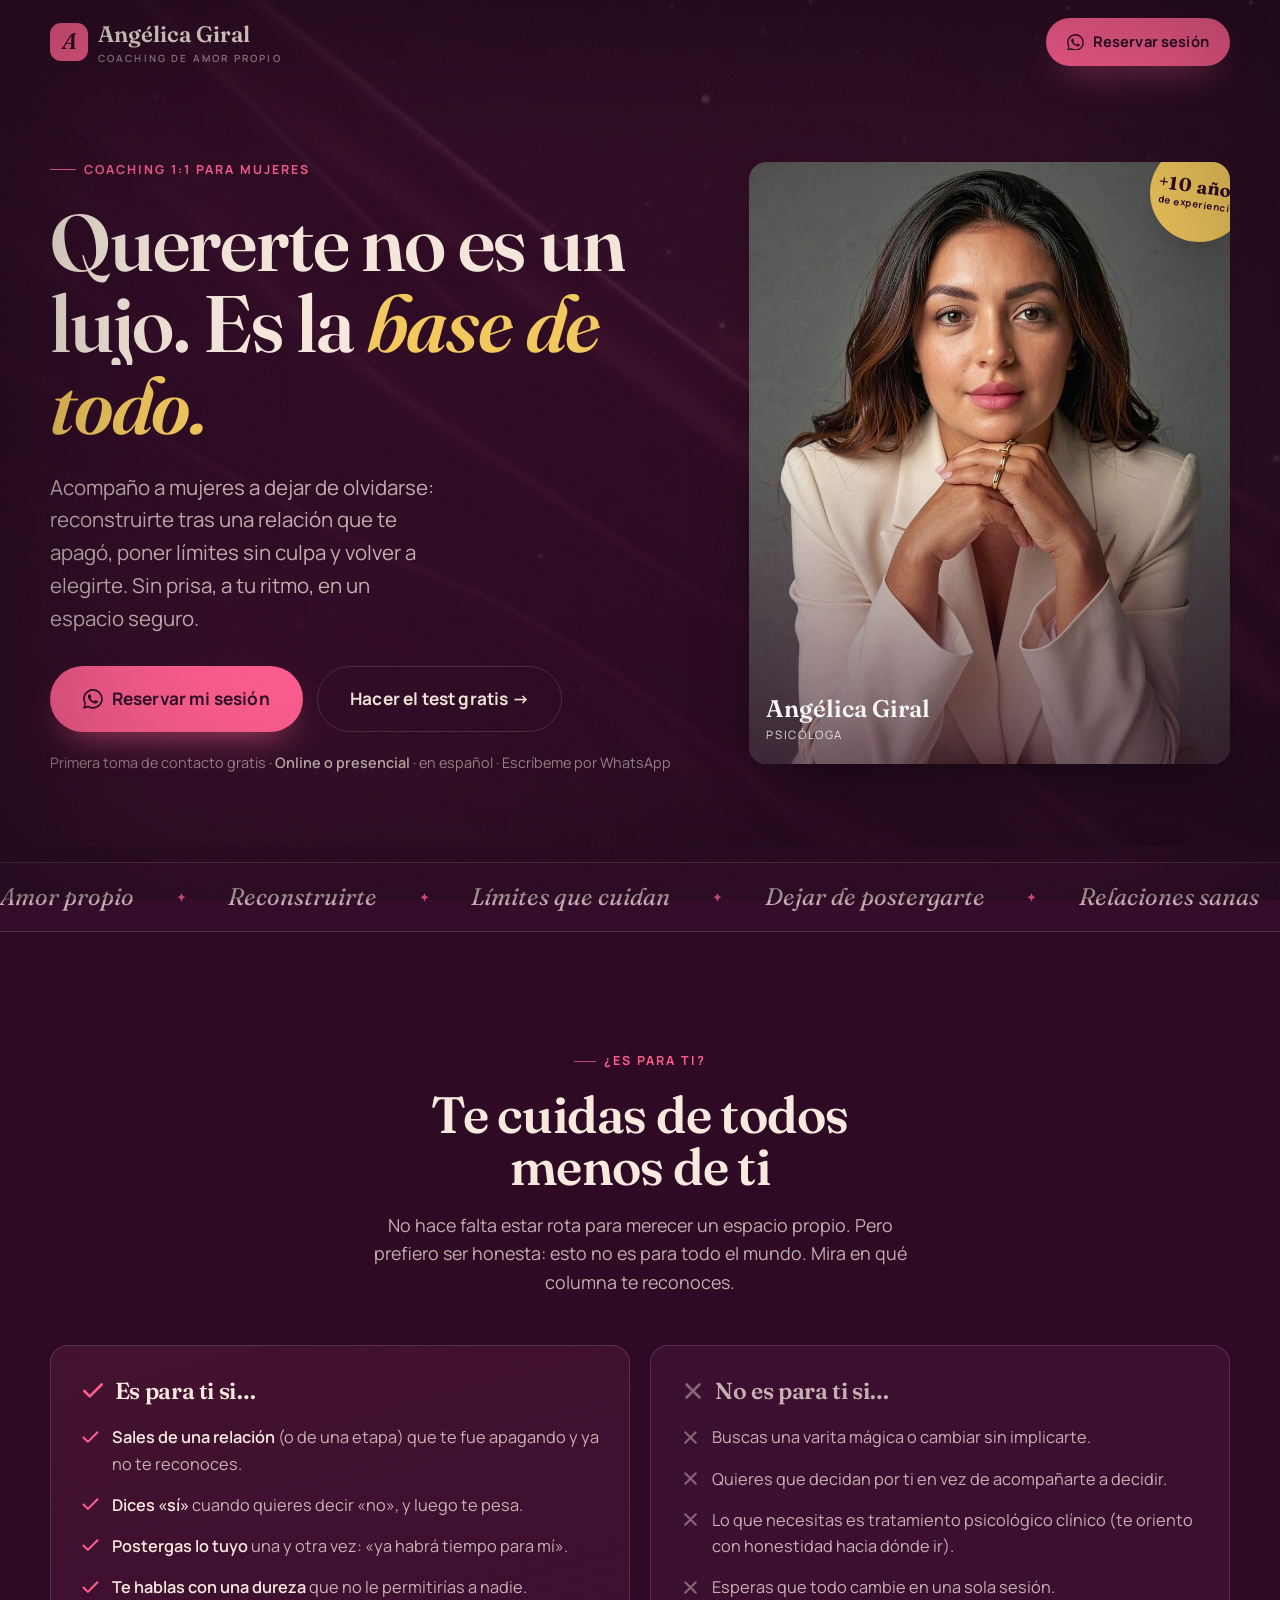
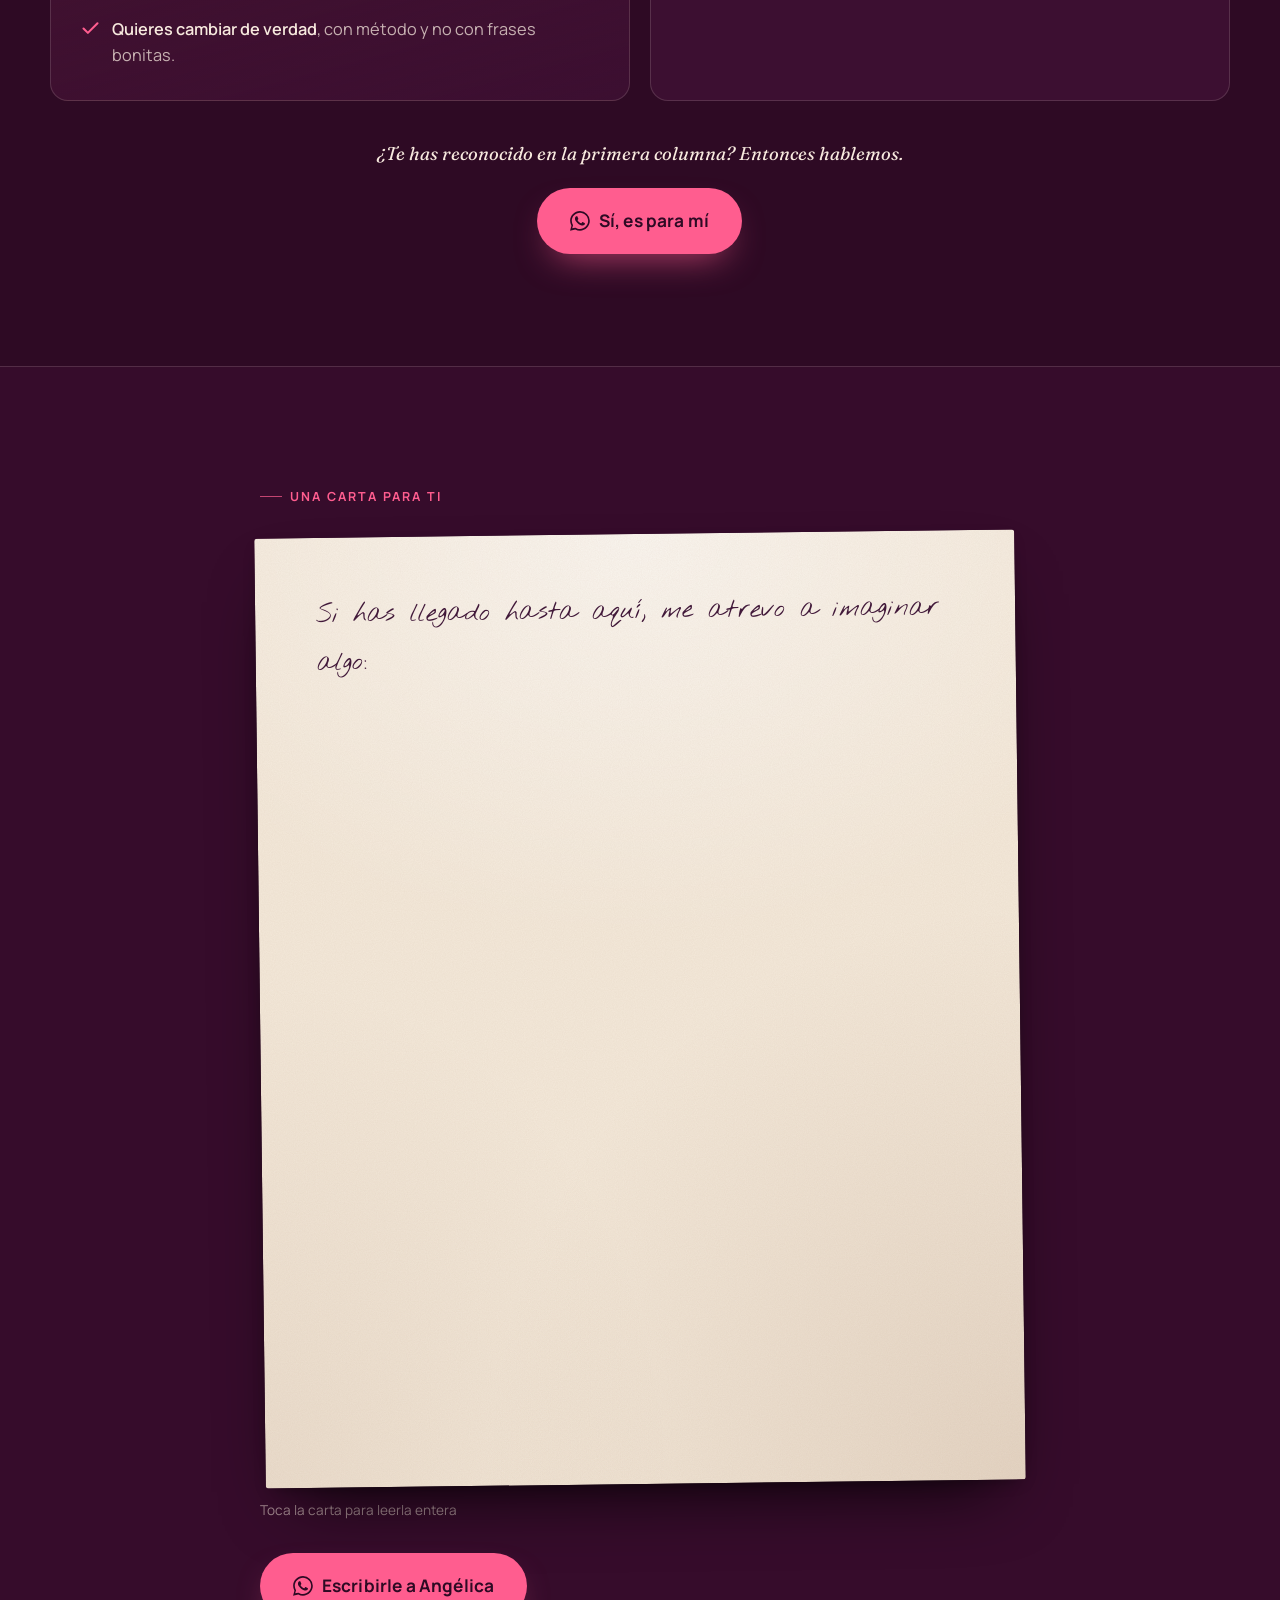
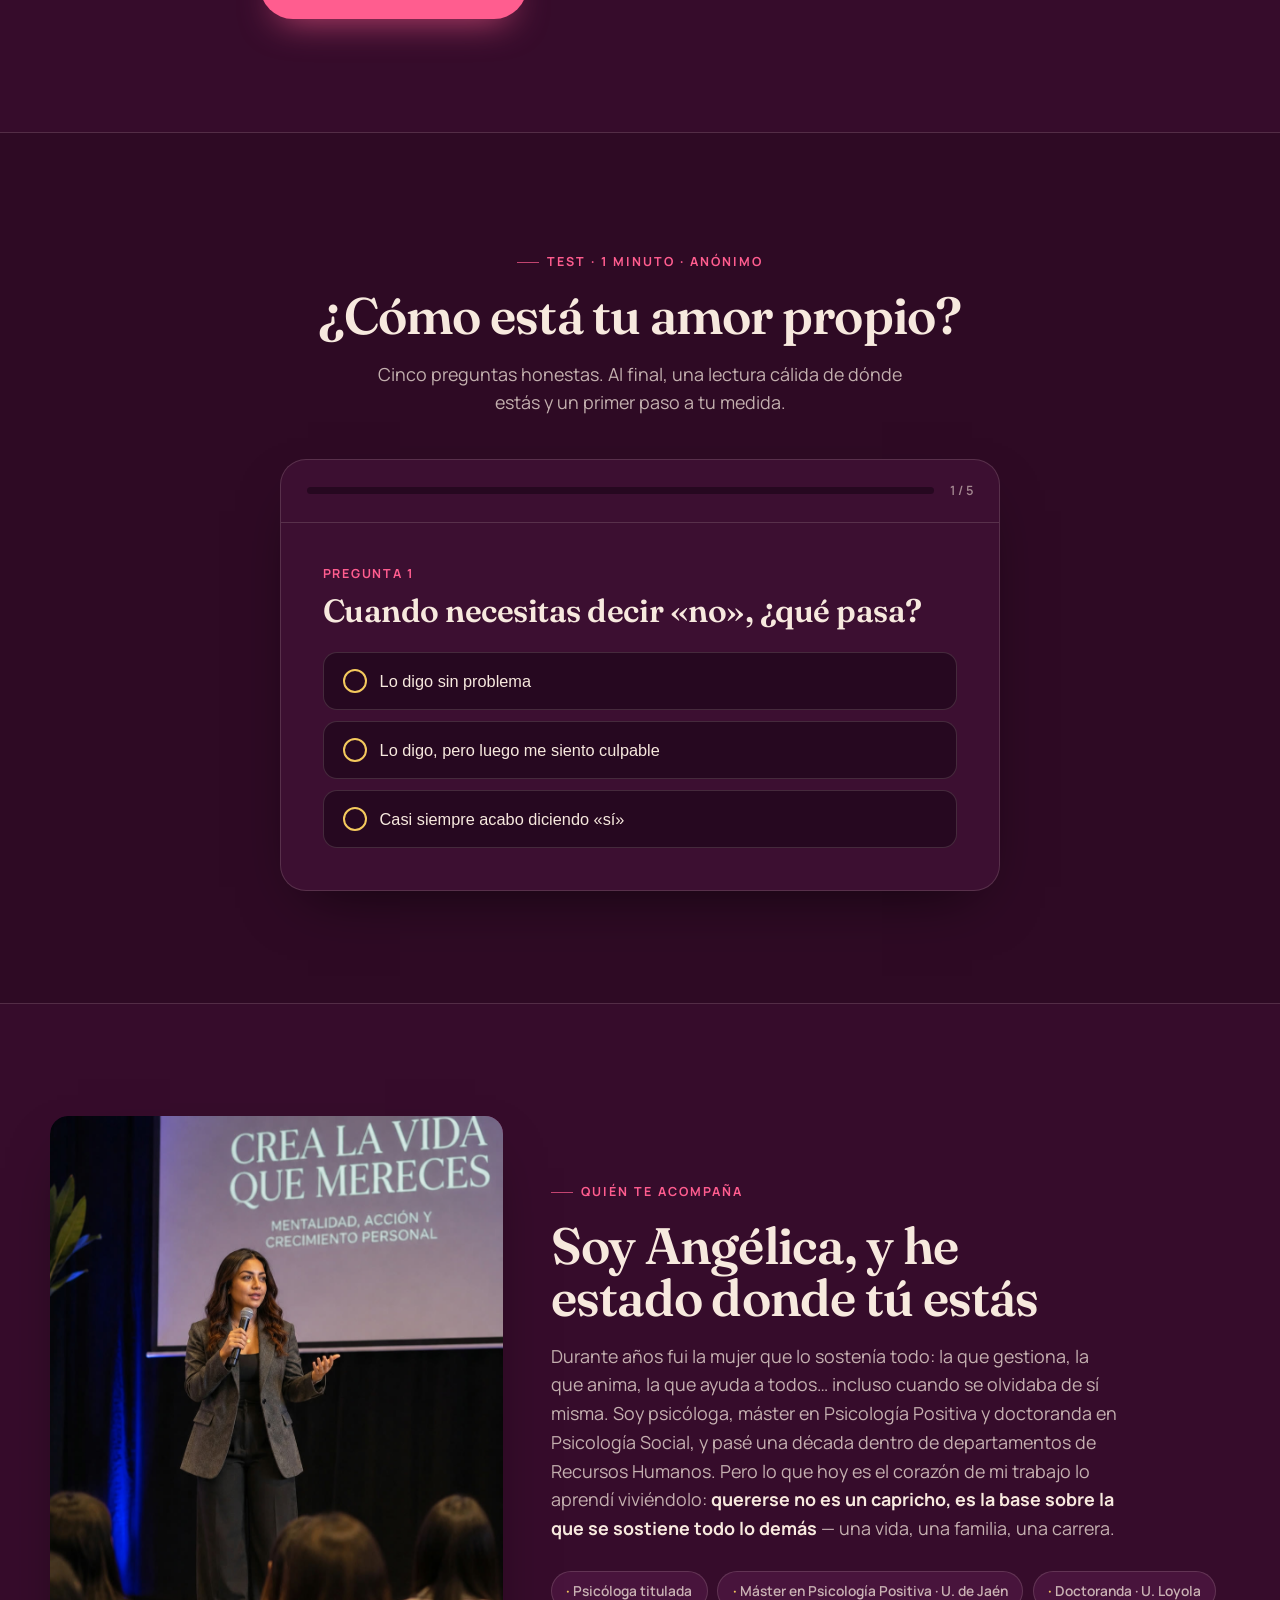
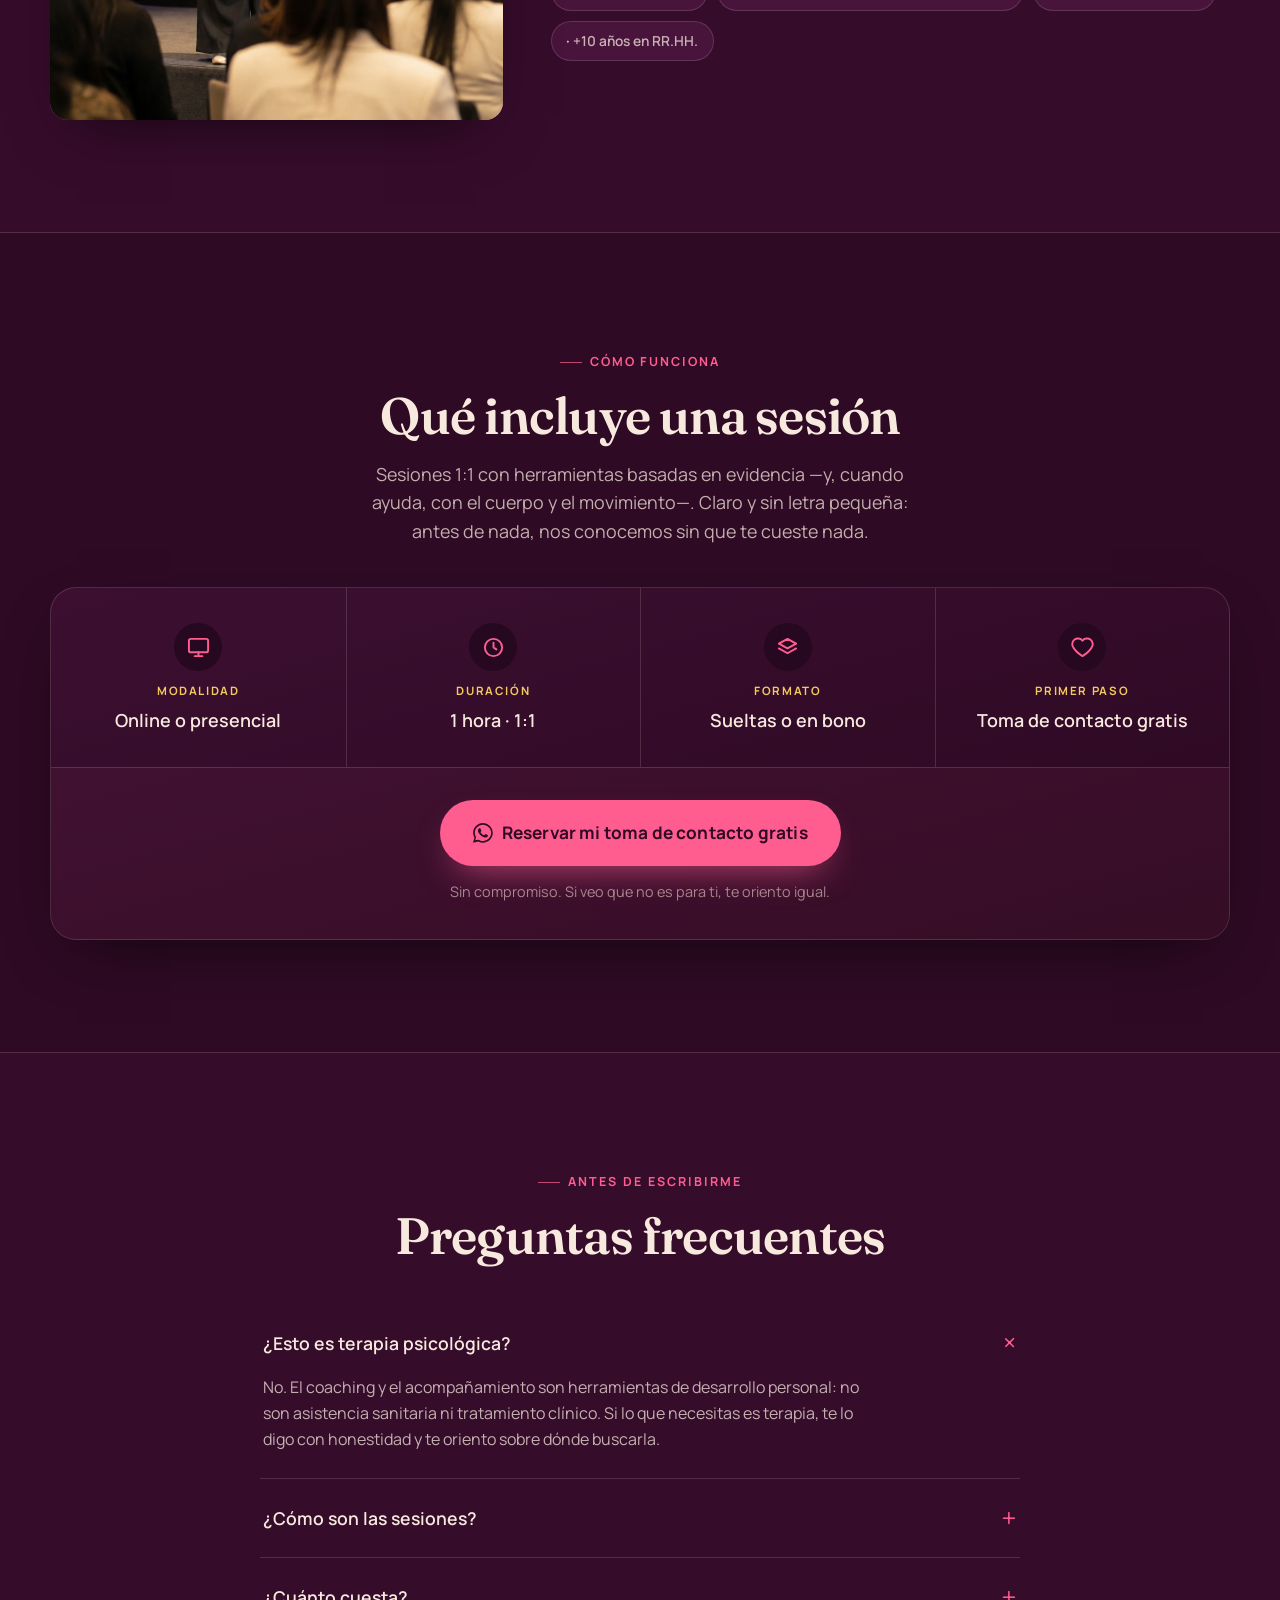
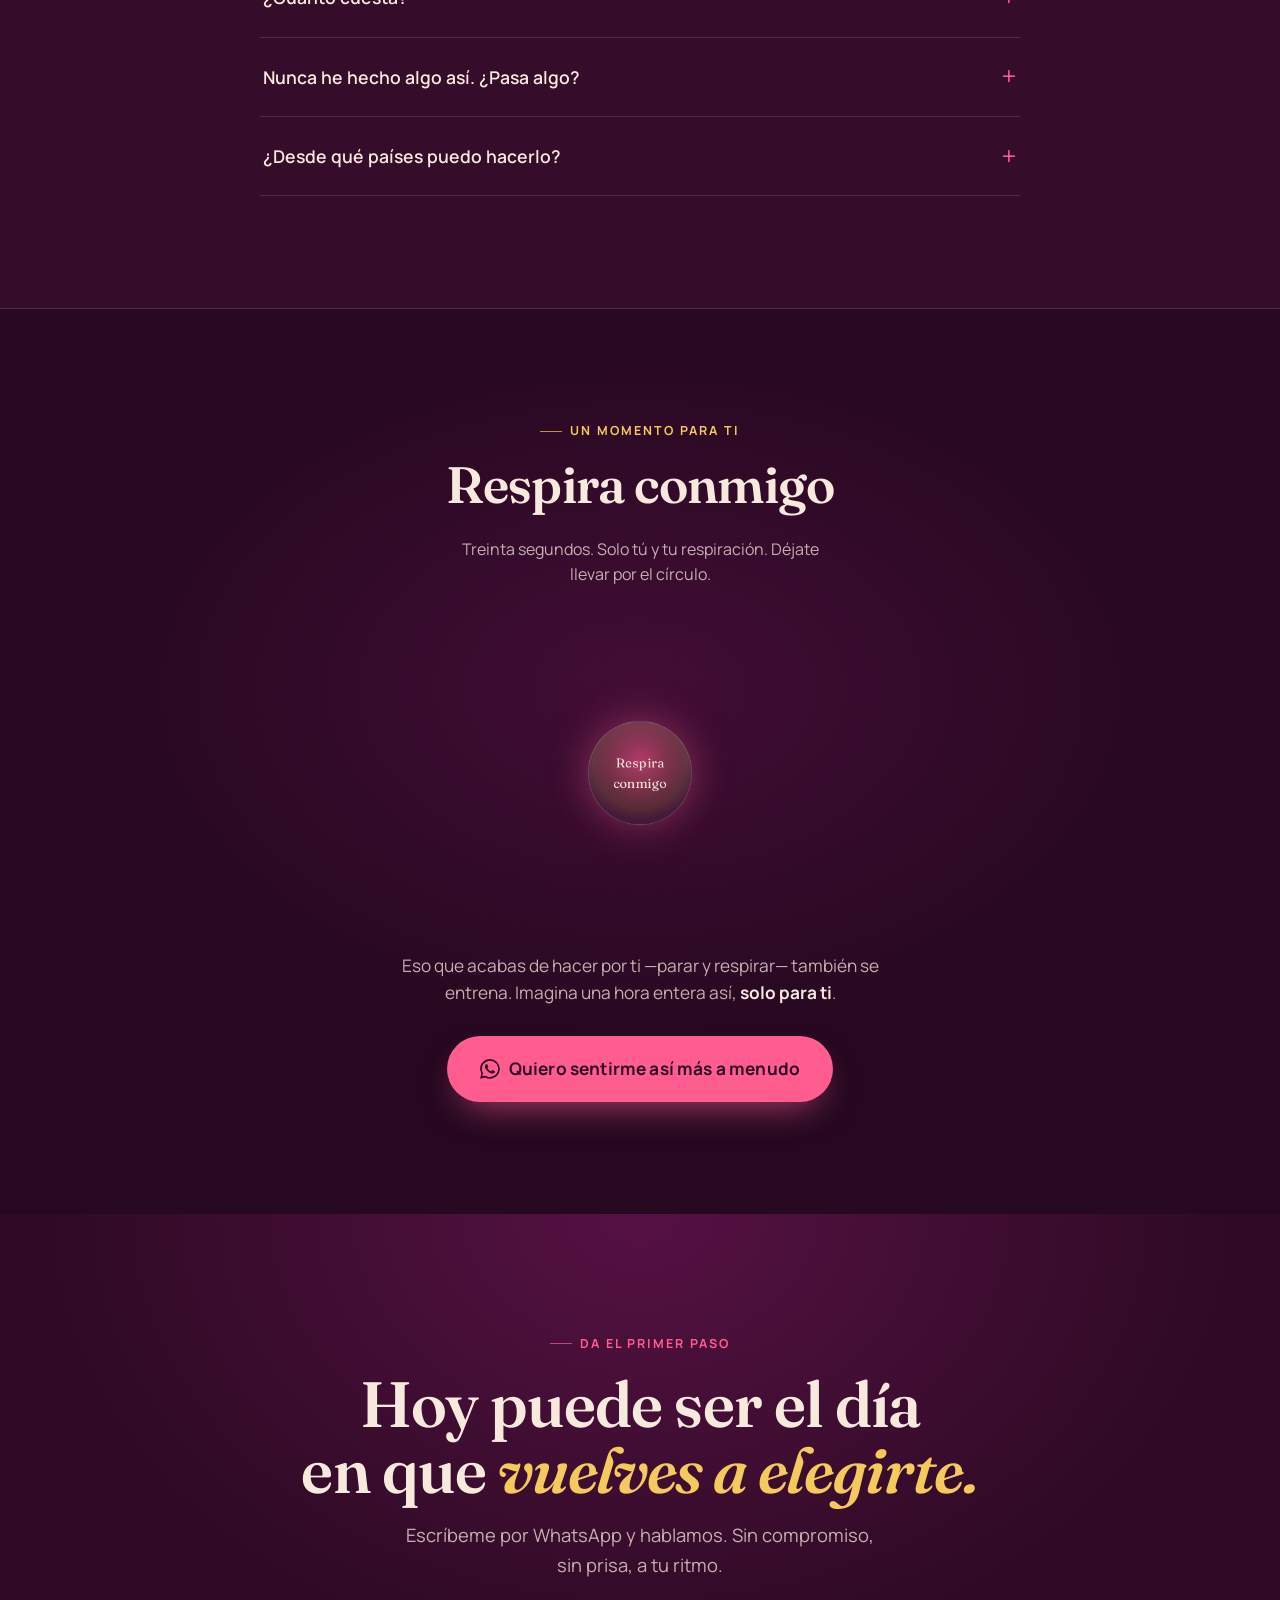
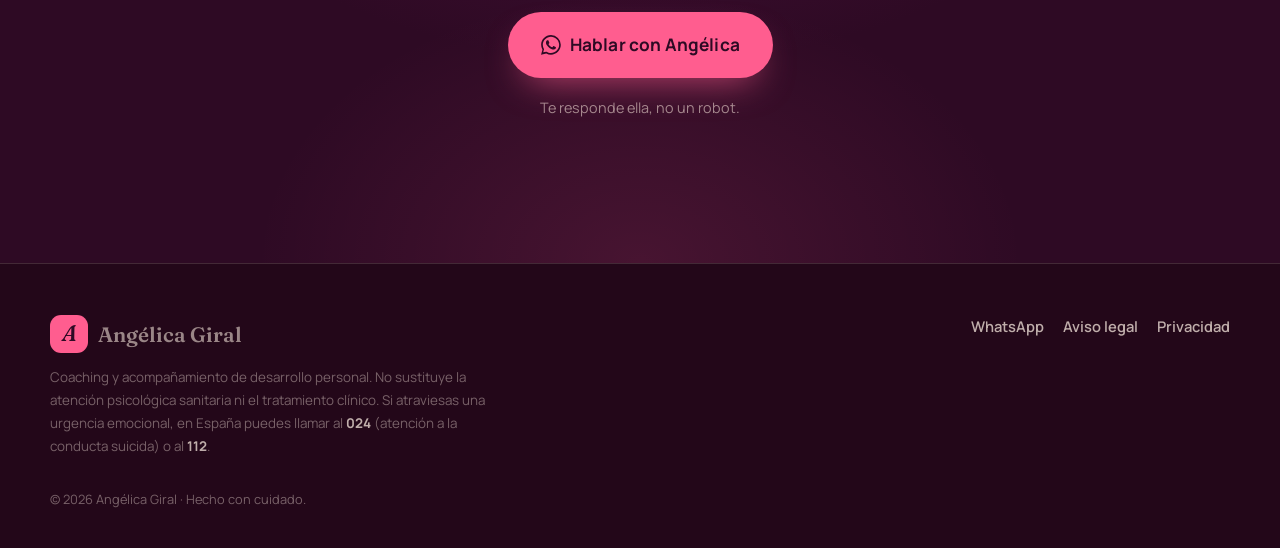
==== commit ba7a97d7: "Carta: escritura más pausada (~20 s) y ritmo configurable - Más tiempo por letra (13 -> 28 ms) y pau" ====
--- a/index.html
+++ b/index.html
@@ -177,7 +177,7 @@
   background-image:url("data:image/svg+xml,%3Csvg xmlns='http://www.w3.org/2000/svg' width='160' height='160'%3E%3Cfilter id='n'%3E%3CfeTurbulence type='fractalNoise' baseFrequency='.9' numOctaves='2'/%3E%3CfeColorMatrix values='0 0 0 0 .45 0 0 0 0 .3 0 0 0 0 .2 0 0 0 .22 0'/%3E%3C/filter%3E%3Crect width='100%25' height='100%25' filter='url(%23n)'/%3E%3C/svg%3E")}
 .carta-body p{font-family:"Nothing You Could Do",cursive;font-size:clamp(1.28rem,2.5vw,1.62rem);line-height:1.85;color:#3b1236;margin:0 0 .9rem;letter-spacing:.01em}
 .carta-firma{font-family:"Nothing You Could Do",cursive;font-size:clamp(2.3rem,5vw,3rem);color:#3b1236;line-height:1.2;margin:1.2rem 0 0 auto;width:max-content;transform:rotate(-4deg)}
-.carta .ch{opacity:0;filter:blur(1.5px);transition:opacity .55s ease-out,filter .55s ease-out}
+.carta .ch{opacity:0;filter:blur(1.5px);transition:opacity .8s ease-out,filter .8s ease-out}
 .carta .ch.on{opacity:1;filter:none}
 .carta .w{white-space:nowrap}
 .carta .tilde{position:relative}
@@ -692,6 +692,8 @@
   const papel = document.getElementById("carta"); if(!papel) return;
   const body = papel.querySelector(".carta-body"), firma = papel.querySelector(".carta-firma");
   const hint = document.getElementById("cartaHint");
+  // RITMO DE ESCRITURA (milisegundos): súbelos para más lento, bájalos para más rápido
+  const RITMO = { letra: 28, coma: 140, punto: 320, parrafo: 550 };
   const quieto = matchMedia("(prefers-reduced-motion:reduce)").matches;
   // la fuente dibuja las tildes diminutas: se dibujan a mano encima
   const TILDE = {"á":"a","é":"e","í":"í","ó":"o","ú":"u"};
@@ -706,10 +708,10 @@
     words.forEach((w,wi)=>{
       const ws = document.createElement("span"); ws.className = "w";
       [...w].forEach(c=>{ const s=document.createElement("span"); s.className = "ch" + (TILDE[c] ? " tilde" + (c==="í" ? " ti" : "") : ""); s.textContent = TILDE[c] || c; ws.appendChild(s); chars.push(s);
-        pausa.push(/[.?!…:]/.test(c) ? 160 : /[,;]/.test(c) ? 70 : 0); });
+        pausa.push(/[.?!…:]/.test(c) ? RITMO.punto : /[,;]/.test(c) ? RITMO.coma : 0); });
       p.appendChild(ws); if(wi < words.length-1) p.appendChild(document.createTextNode(" "));
     });
-    pausa[pausa.length-1] += 260;
+    pausa[pausa.length-1] += RITMO.parrafo;
   });
   if(quieto){ chars.forEach(c=>c.classList.add("on")); return; }
   firma.style.clipPath = "inset(0 100% 0 0)";
@@ -720,7 +722,7 @@
   function paso(){
     if(done) return;
     const c = chars[i]; c.classList.add("on");
-    const espera = 13 + pausa[i]; i++;
+    const espera = RITMO.letra + pausa[i]; i++;
     if(i >= chars.length){ done = true; t = setTimeout(firmar, 350); return; }
     t = setTimeout(paso, espera);
   }
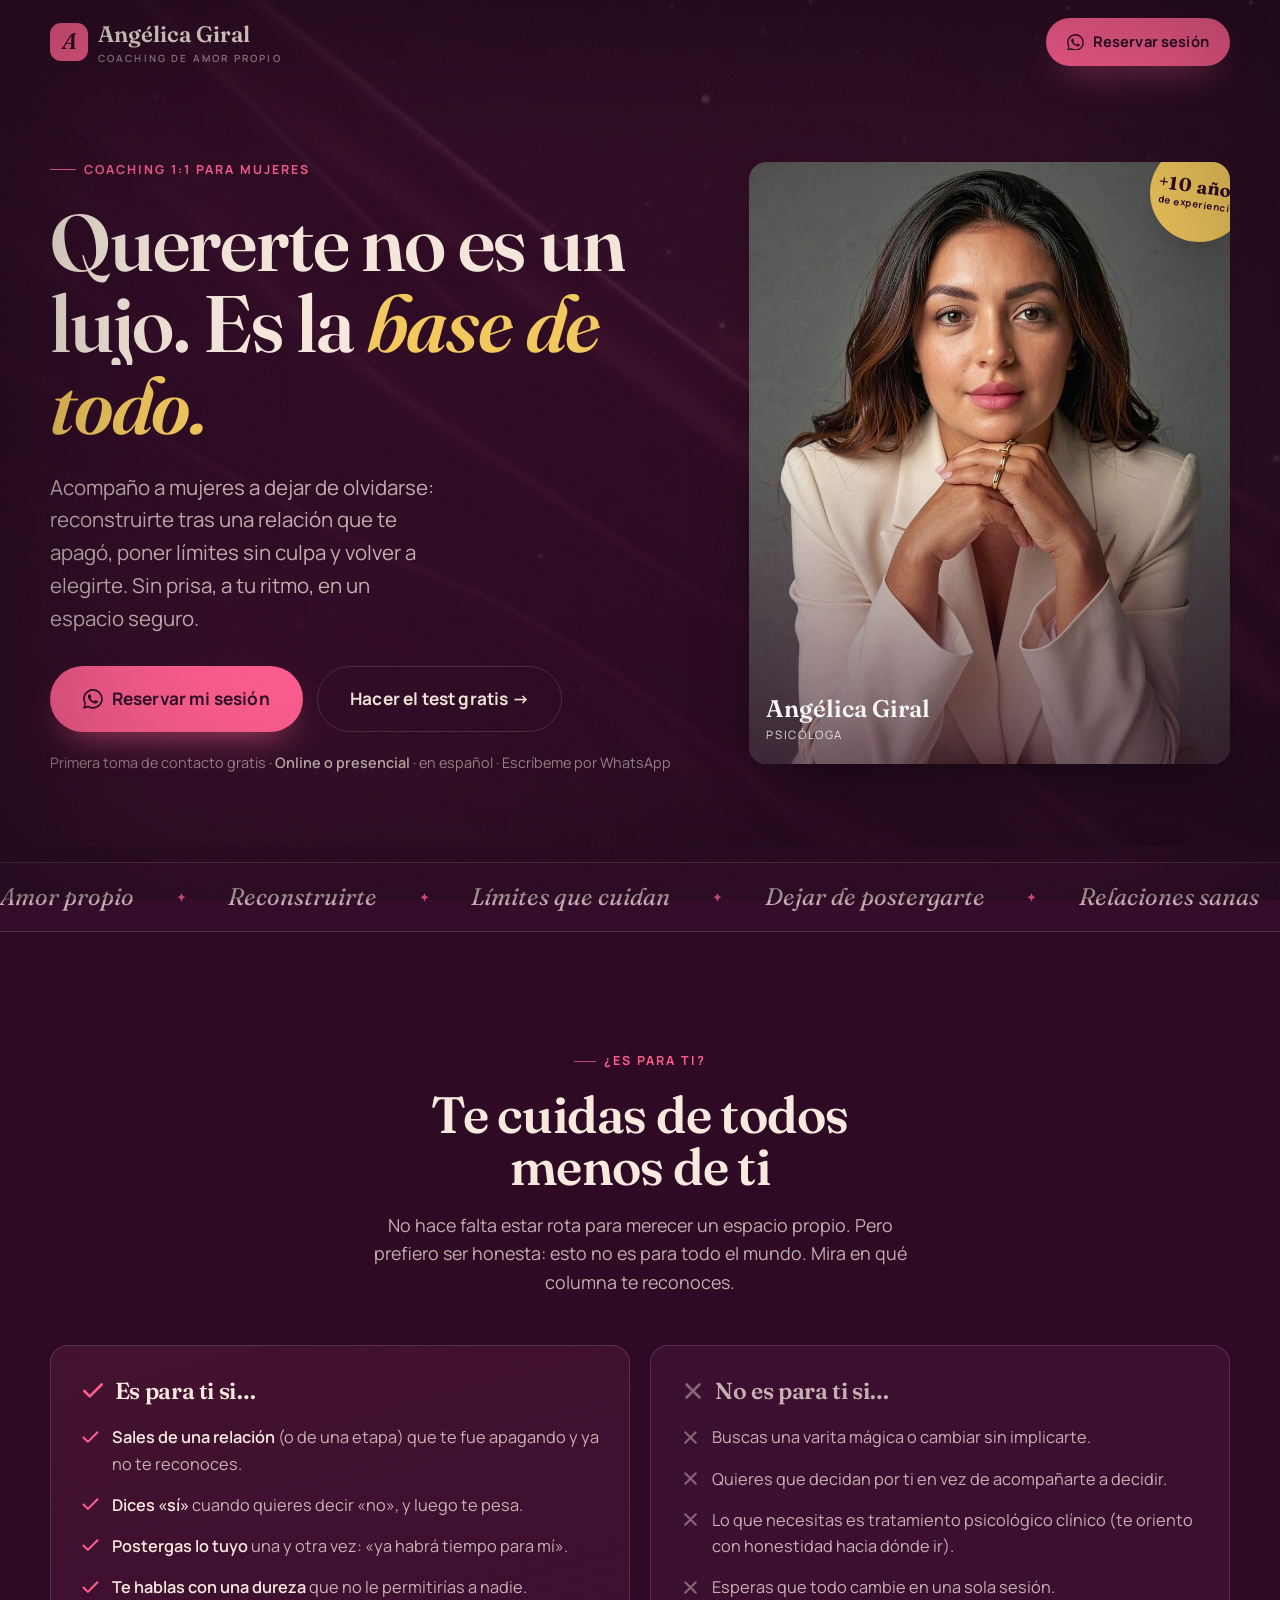
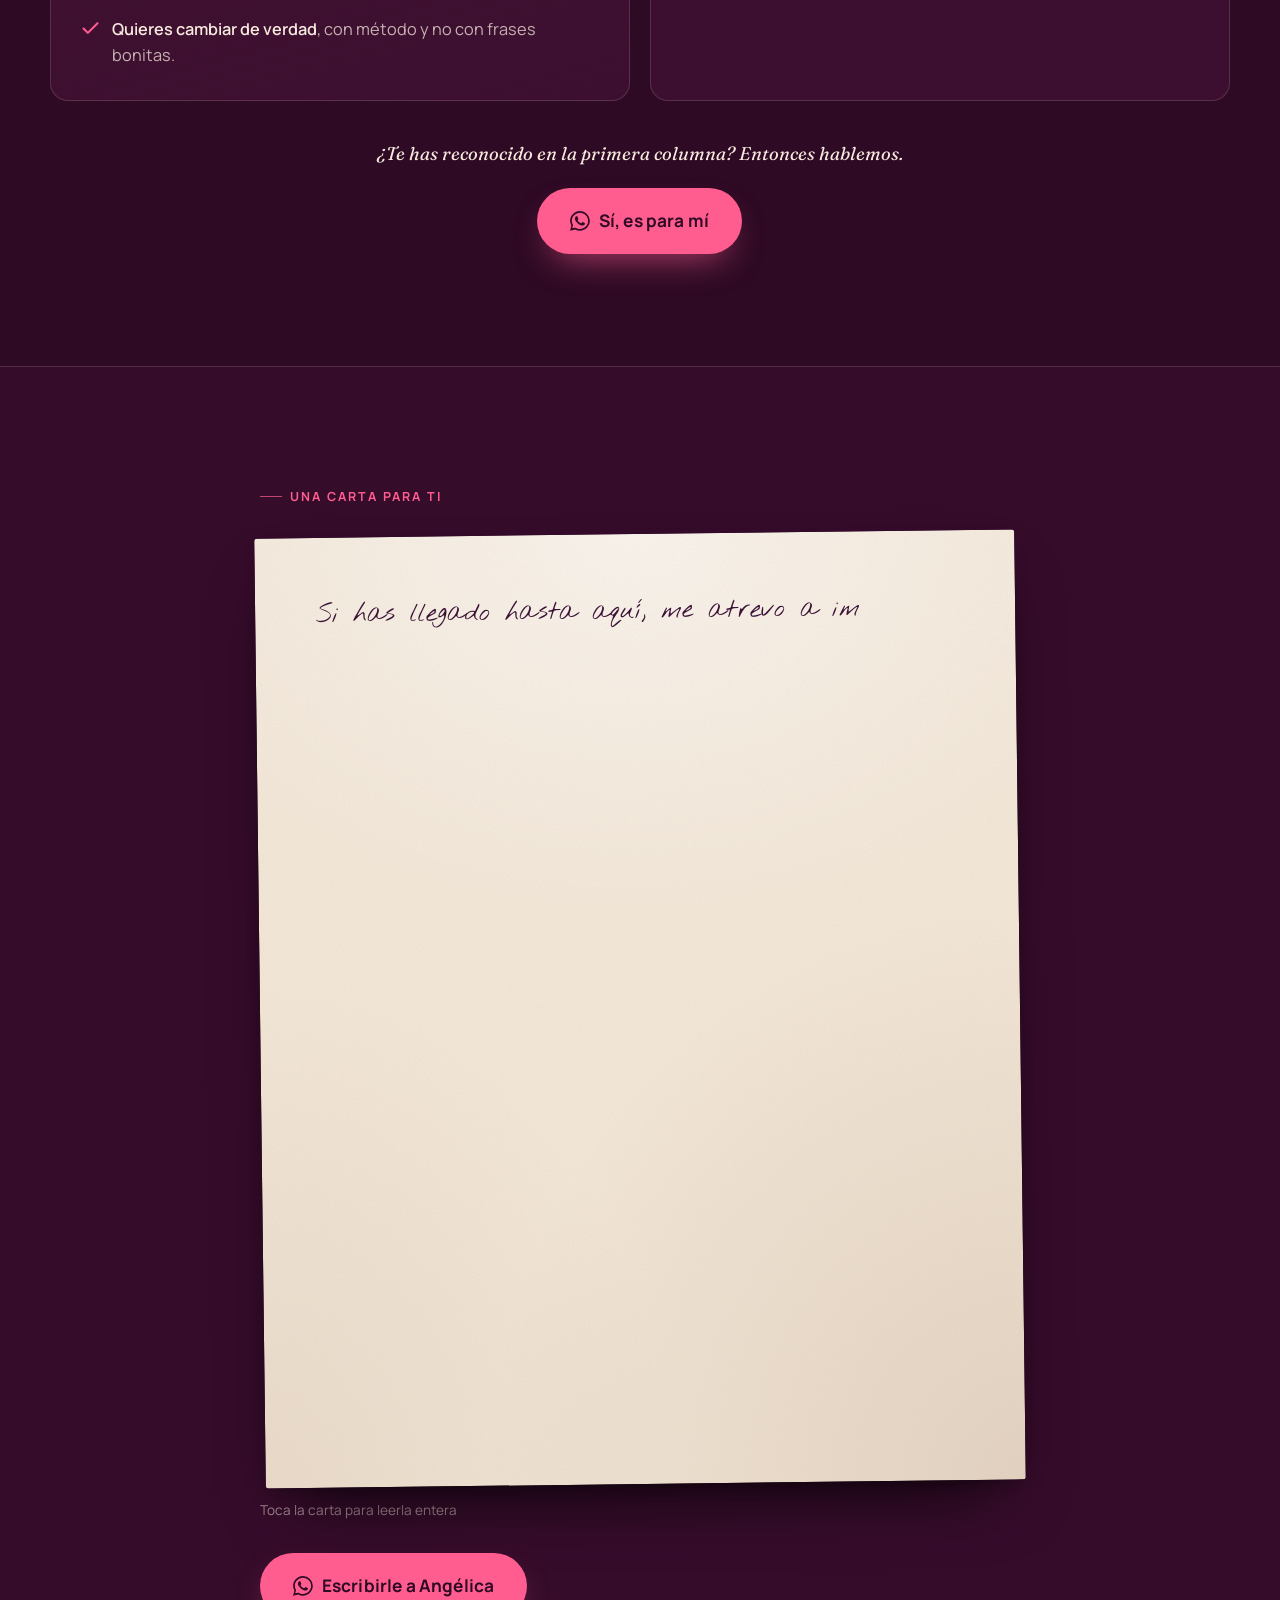
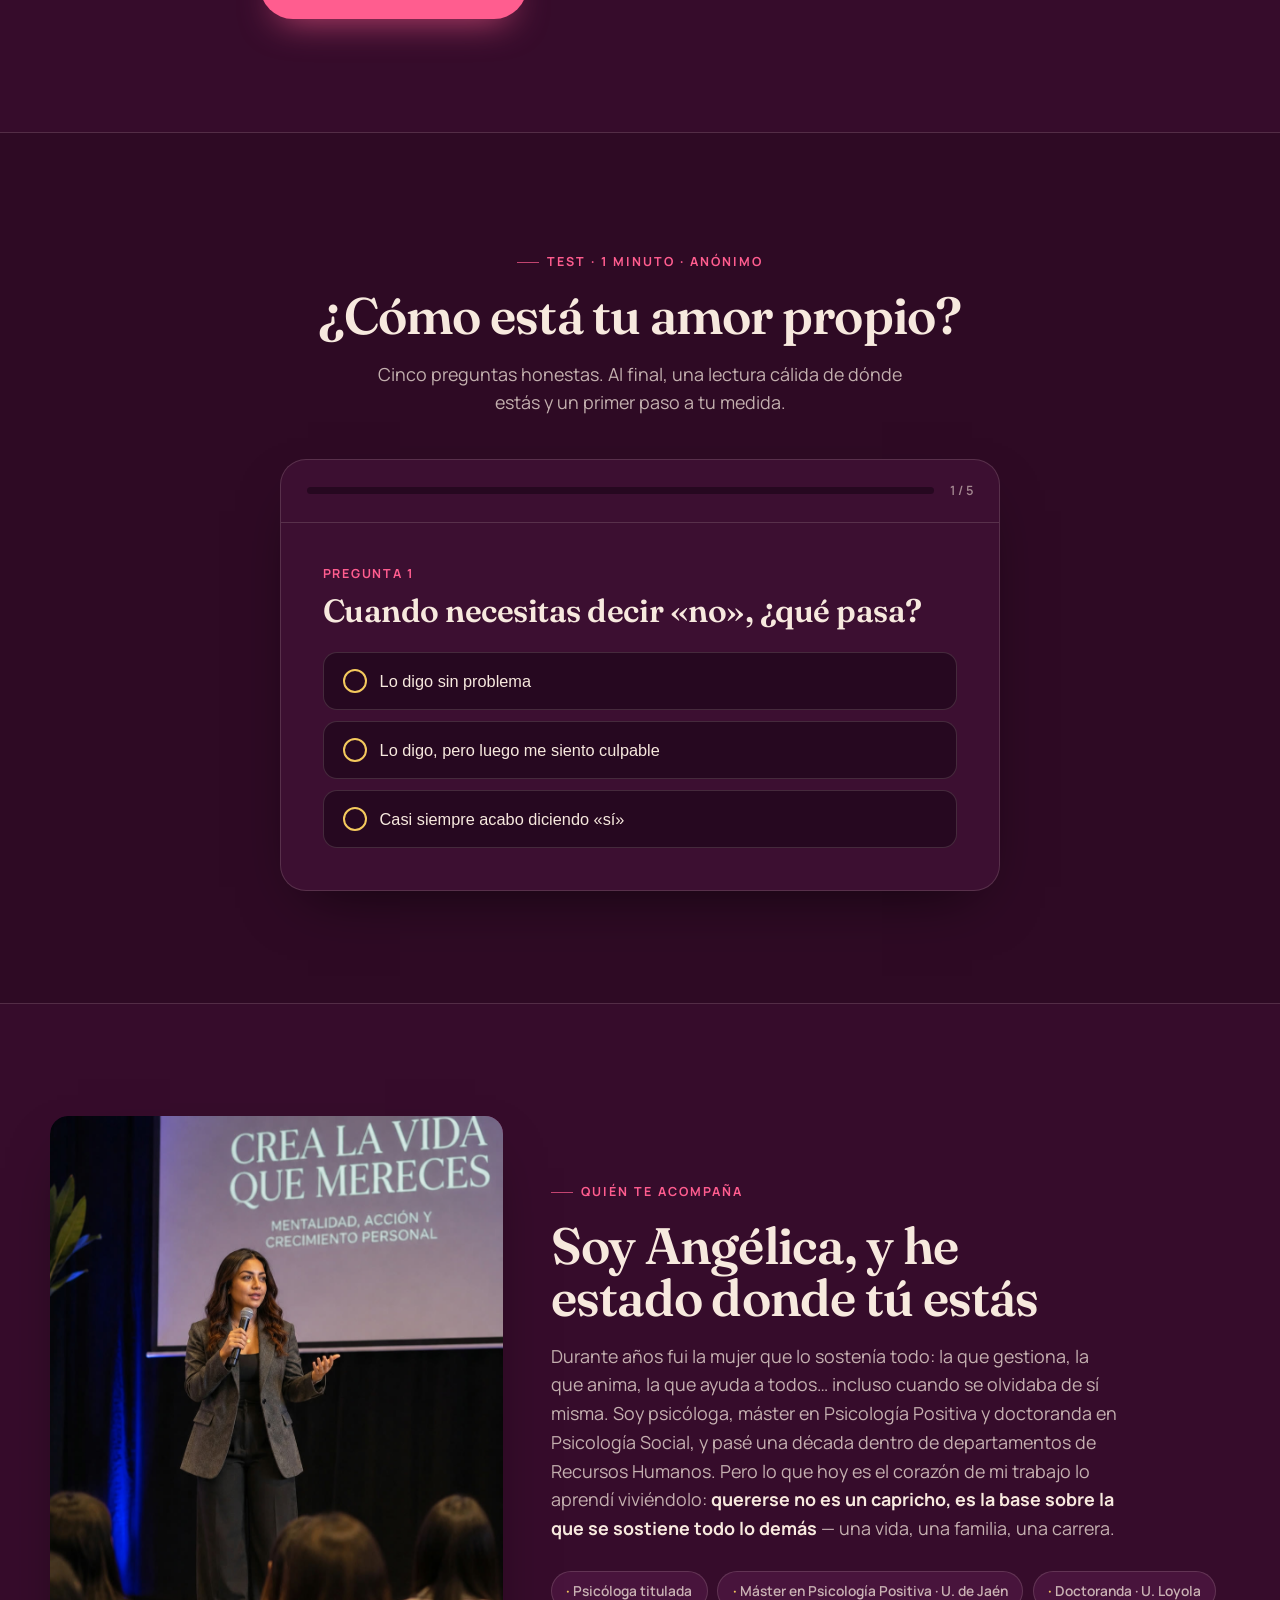
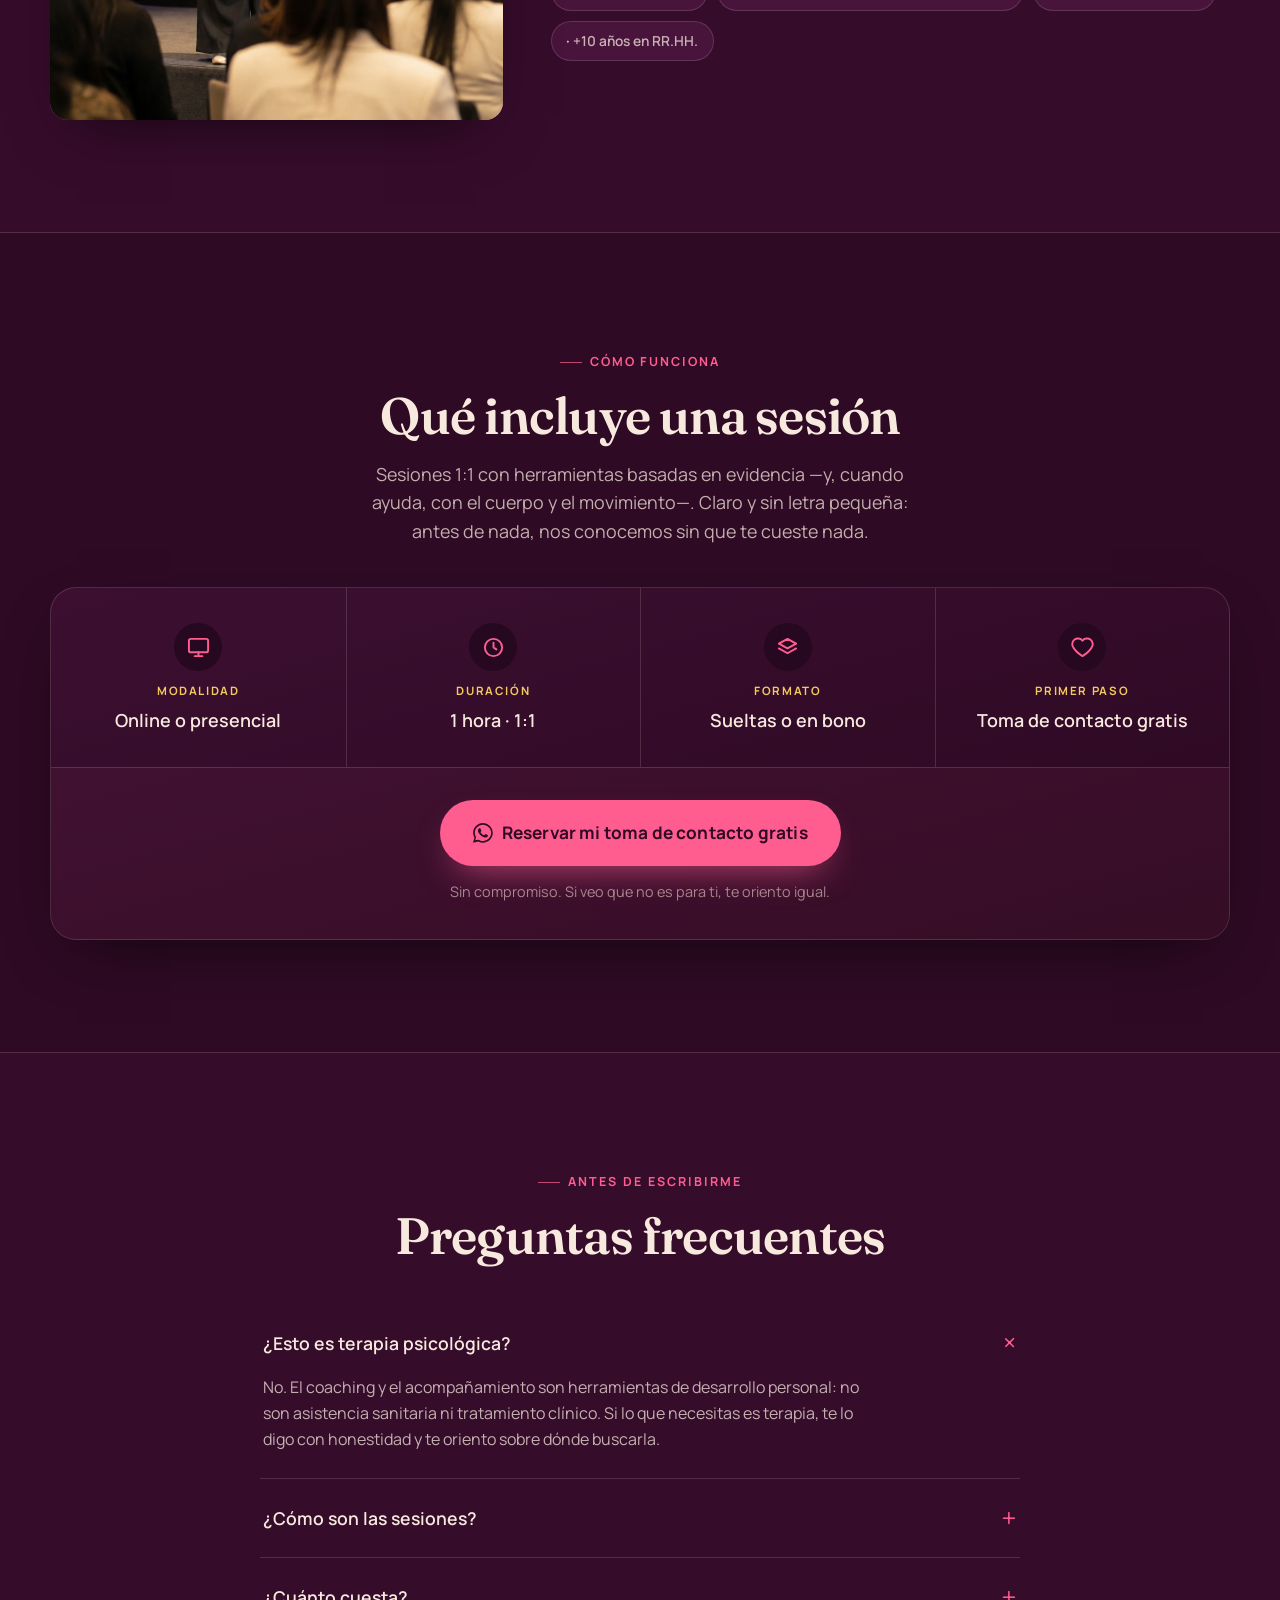
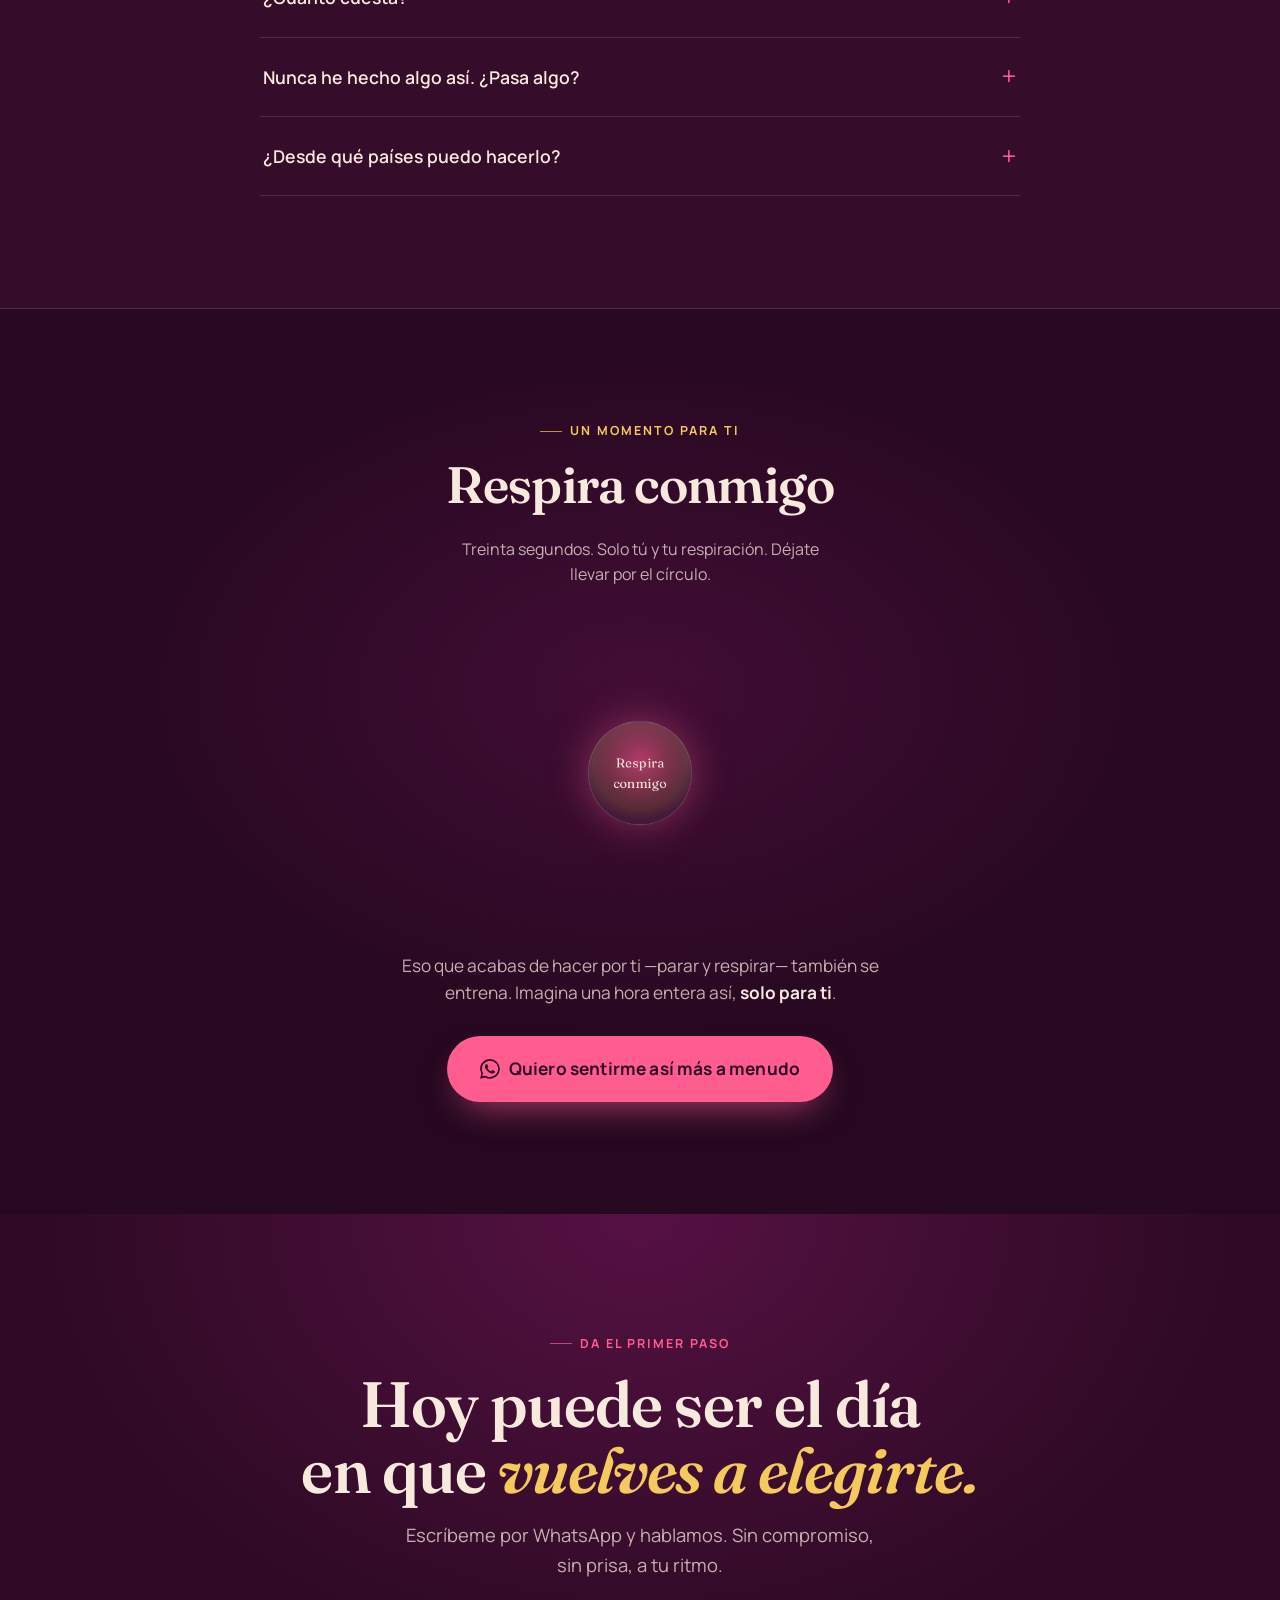
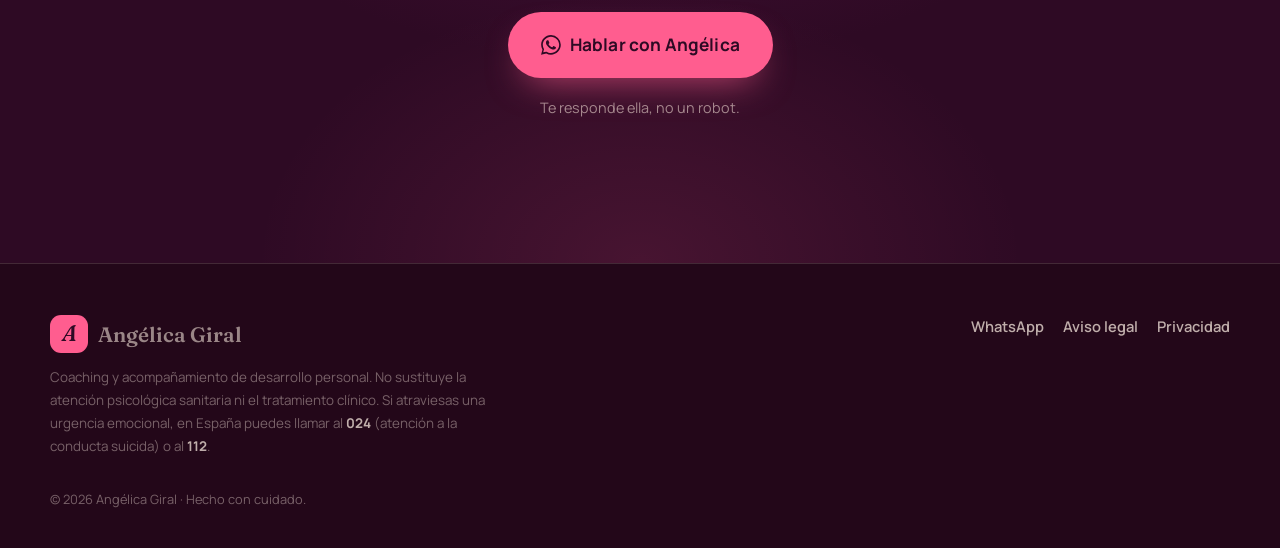
==== commit a530690d: "Carta: ritmo de escritura natural, como a mano - Cada letra se traza de izquierda a derecha (clip-pa" ====
--- a/index.html
+++ b/index.html
@@ -177,8 +177,8 @@
   background-image:url("data:image/svg+xml,%3Csvg xmlns='http://www.w3.org/2000/svg' width='160' height='160'%3E%3Cfilter id='n'%3E%3CfeTurbulence type='fractalNoise' baseFrequency='.9' numOctaves='2'/%3E%3CfeColorMatrix values='0 0 0 0 .45 0 0 0 0 .3 0 0 0 0 .2 0 0 0 .22 0'/%3E%3C/filter%3E%3Crect width='100%25' height='100%25' filter='url(%23n)'/%3E%3C/svg%3E")}
 .carta-body p{font-family:"Nothing You Could Do",cursive;font-size:clamp(1.28rem,2.5vw,1.62rem);line-height:1.85;color:#3b1236;margin:0 0 .9rem;letter-spacing:.01em}
 .carta-firma{font-family:"Nothing You Could Do",cursive;font-size:clamp(2.3rem,5vw,3rem);color:#3b1236;line-height:1.2;margin:1.2rem 0 0 auto;width:max-content;transform:rotate(-4deg)}
-.carta .ch{opacity:0;filter:blur(1.5px);transition:opacity .8s ease-out,filter .8s ease-out}
-.carta .ch.on{opacity:1;filter:none}
+.carta .ch{opacity:0;clip-path:inset(-.6em 100% -.6em -.4em);transition:clip-path .18s linear,opacity .12s linear}
+.carta .ch.on{opacity:1;clip-path:inset(-.6em -.4em -.6em -.4em)}
 .carta .w{white-space:nowrap}
 .carta .tilde{position:relative}
 .carta .tilde::after{content:"";position:absolute;left:50%;top:.02em;width:.055em;height:.24em;background:currentColor;border-radius:.06em;transform:translateX(-20%) rotate(40deg);transform-origin:50% 100%}
@@ -693,7 +693,7 @@
   const body = papel.querySelector(".carta-body"), firma = papel.querySelector(".carta-firma");
   const hint = document.getElementById("cartaHint");
   // RITMO DE ESCRITURA (milisegundos): súbelos para más lento, bájalos para más rápido
-  const RITMO = { letra: 28, coma: 140, punto: 320, parrafo: 550 };
+  const RITMO = { letra: 26, palabra: 80, coma: 200, punto: 420, parrafo: 650 };
   const quieto = matchMedia("(prefers-reduced-motion:reduce)").matches;
   // la fuente dibuja las tildes diminutas: se dibujan a mano encima
   const TILDE = {"á":"a","é":"e","í":"í","ó":"o","ú":"u"};
@@ -709,7 +709,7 @@
       const ws = document.createElement("span"); ws.className = "w";
       [...w].forEach(c=>{ const s=document.createElement("span"); s.className = "ch" + (TILDE[c] ? " tilde" + (c==="í" ? " ti" : "") : ""); s.textContent = TILDE[c] || c; ws.appendChild(s); chars.push(s);
         pausa.push(/[.?!…:]/.test(c) ? RITMO.punto : /[,;]/.test(c) ? RITMO.coma : 0); });
-      p.appendChild(ws); if(wi < words.length-1) p.appendChild(document.createTextNode(" "));
+      p.appendChild(ws); if(wi < words.length-1){ p.appendChild(document.createTextNode(" ")); pausa[pausa.length-1] += RITMO.palabra; }
     });
     pausa[pausa.length-1] += RITMO.parrafo;
   });
@@ -722,7 +722,7 @@
   function paso(){
     if(done) return;
     const c = chars[i]; c.classList.add("on");
-    const espera = RITMO.letra + pausa[i]; i++;
+    const espera = RITMO.letra * (0.7 + Math.random()*0.6) + pausa[i]; i++;  // cada letra varía como una mano real
     if(i >= chars.length){ done = true; t = setTimeout(firmar, 350); return; }
     t = setTimeout(paso, espera);
   }
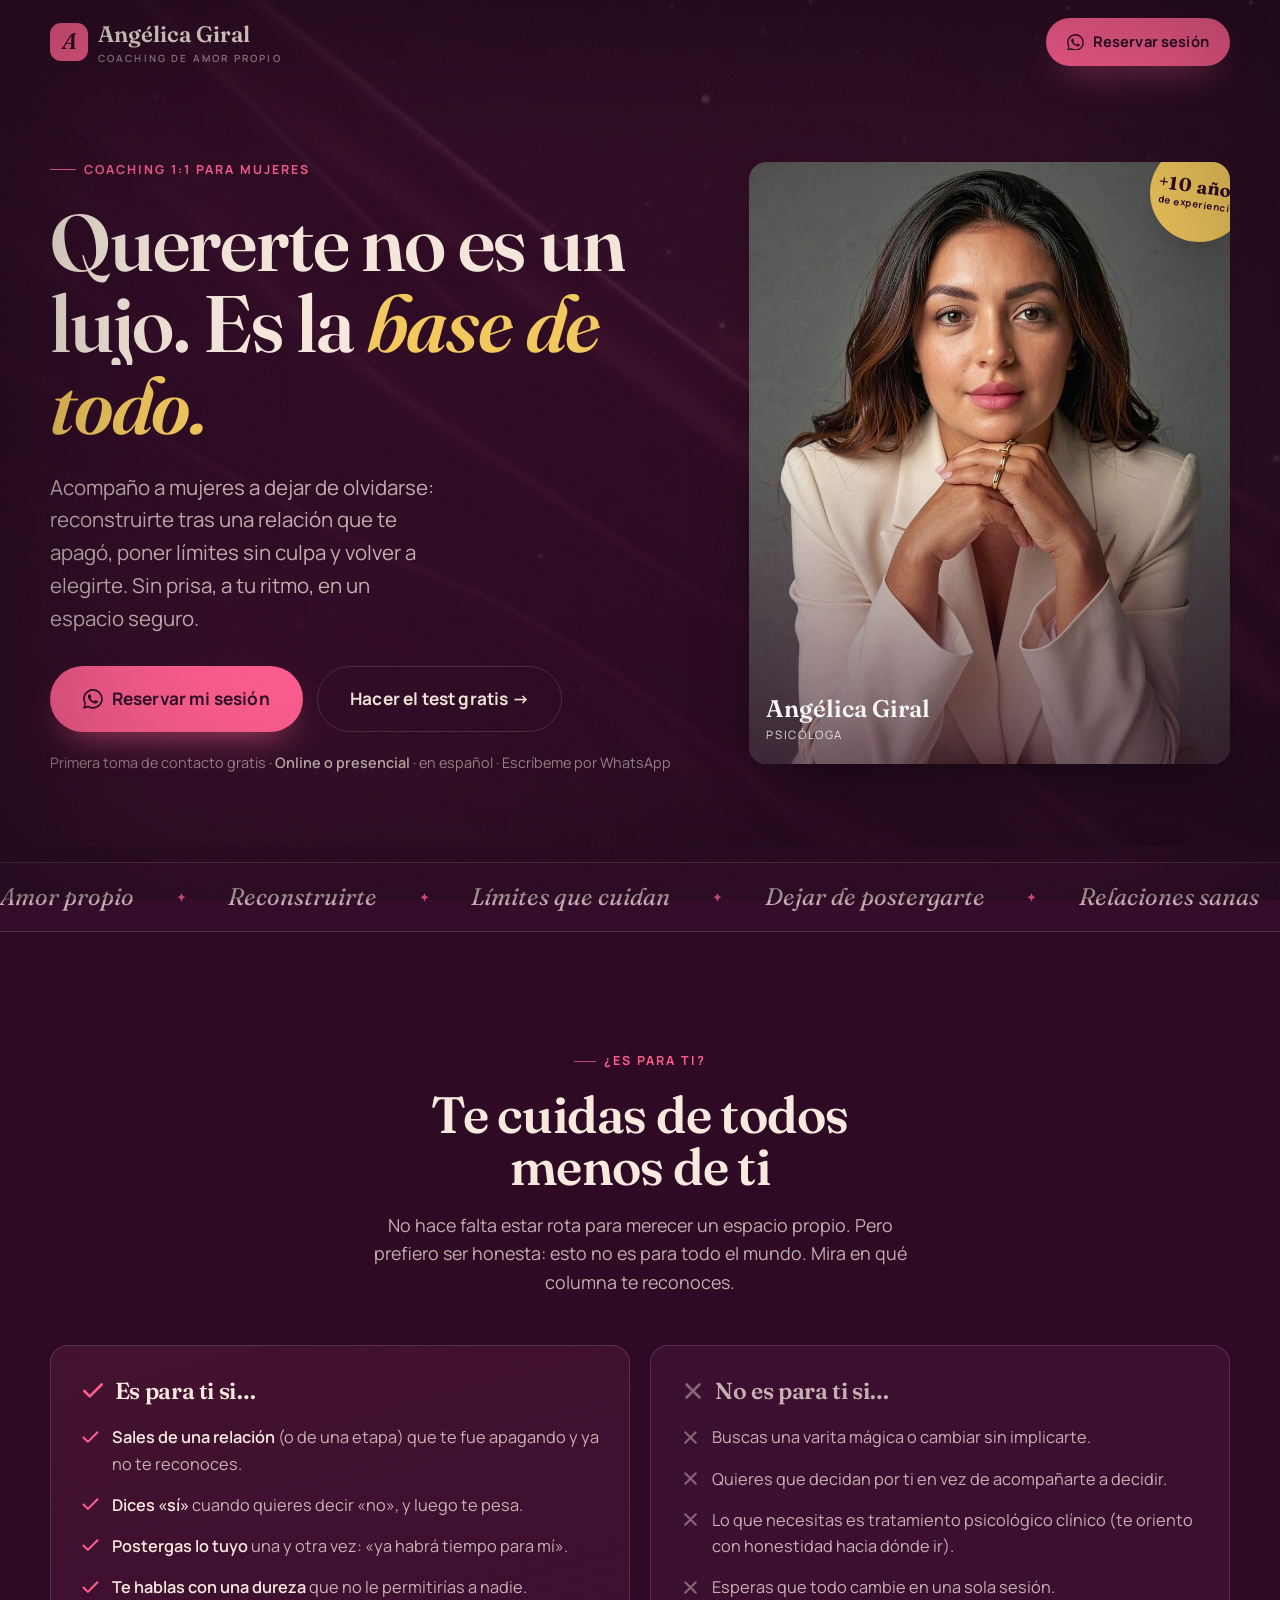
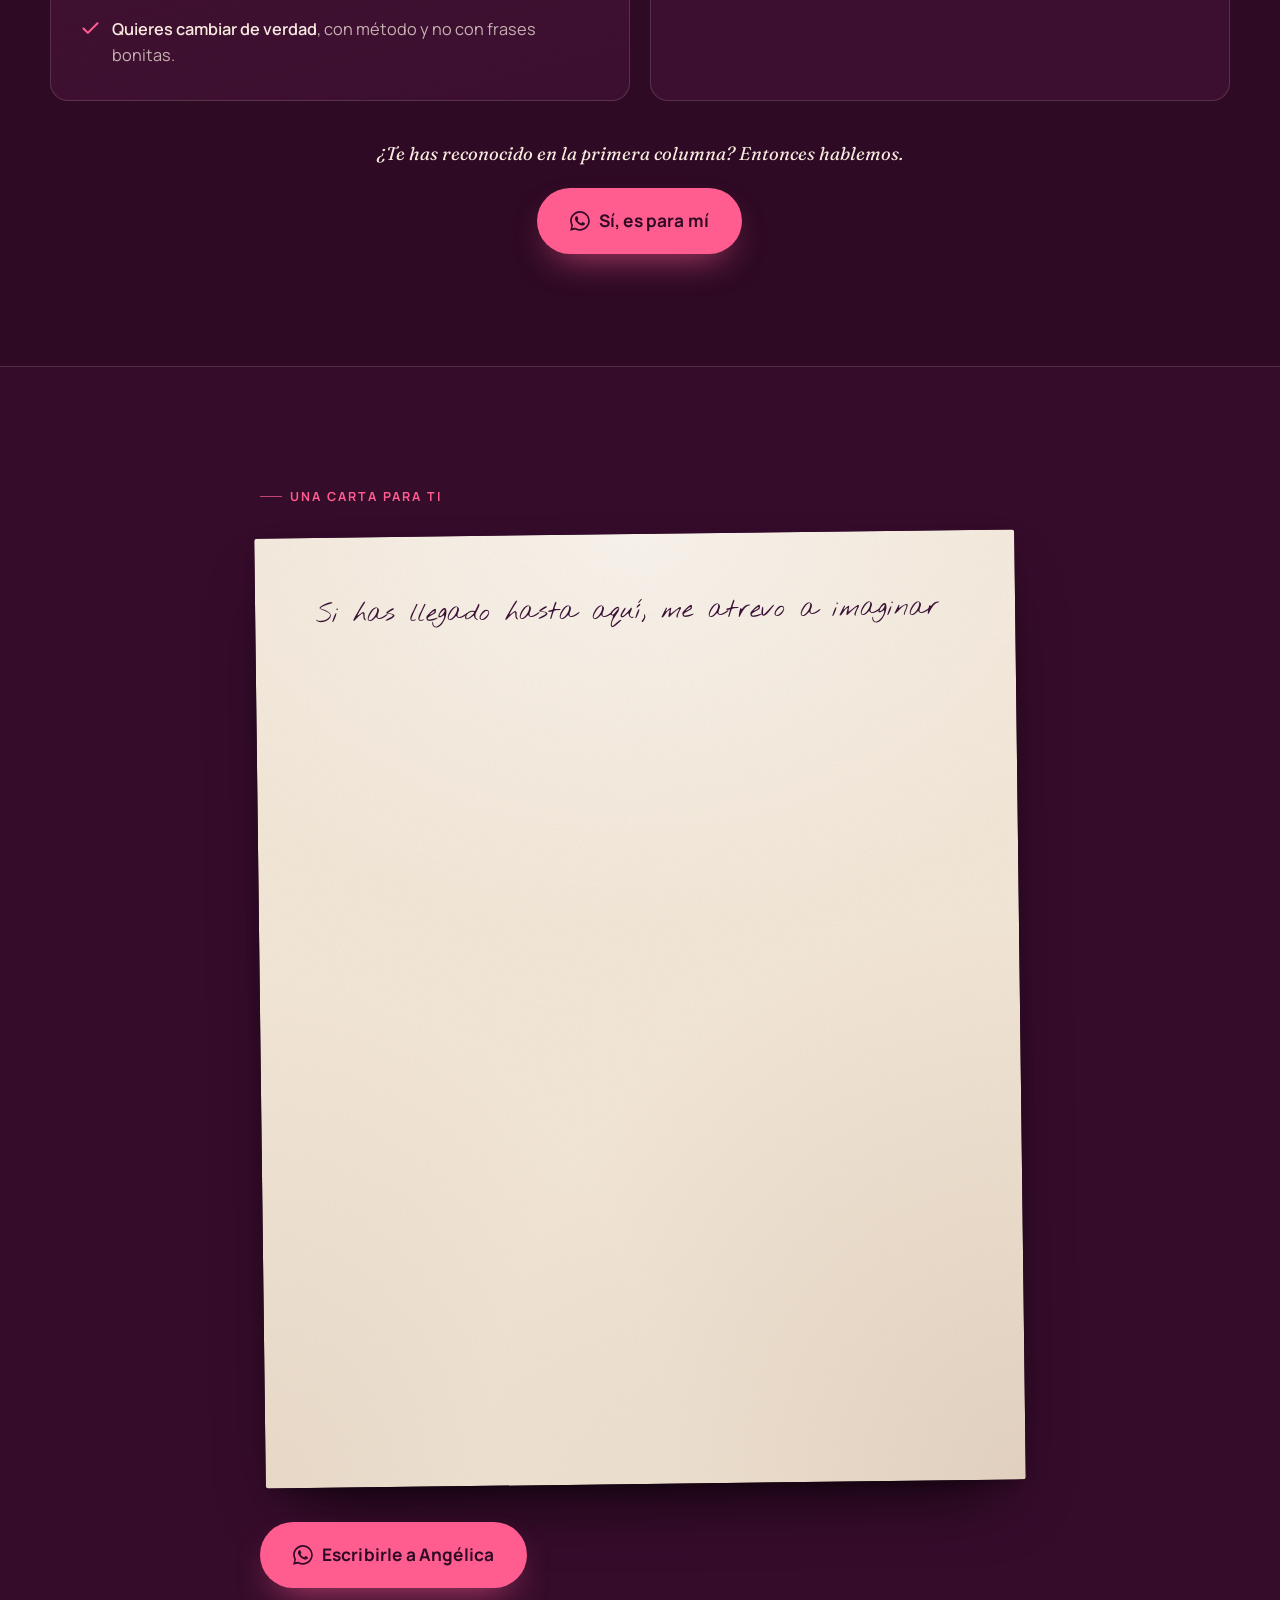
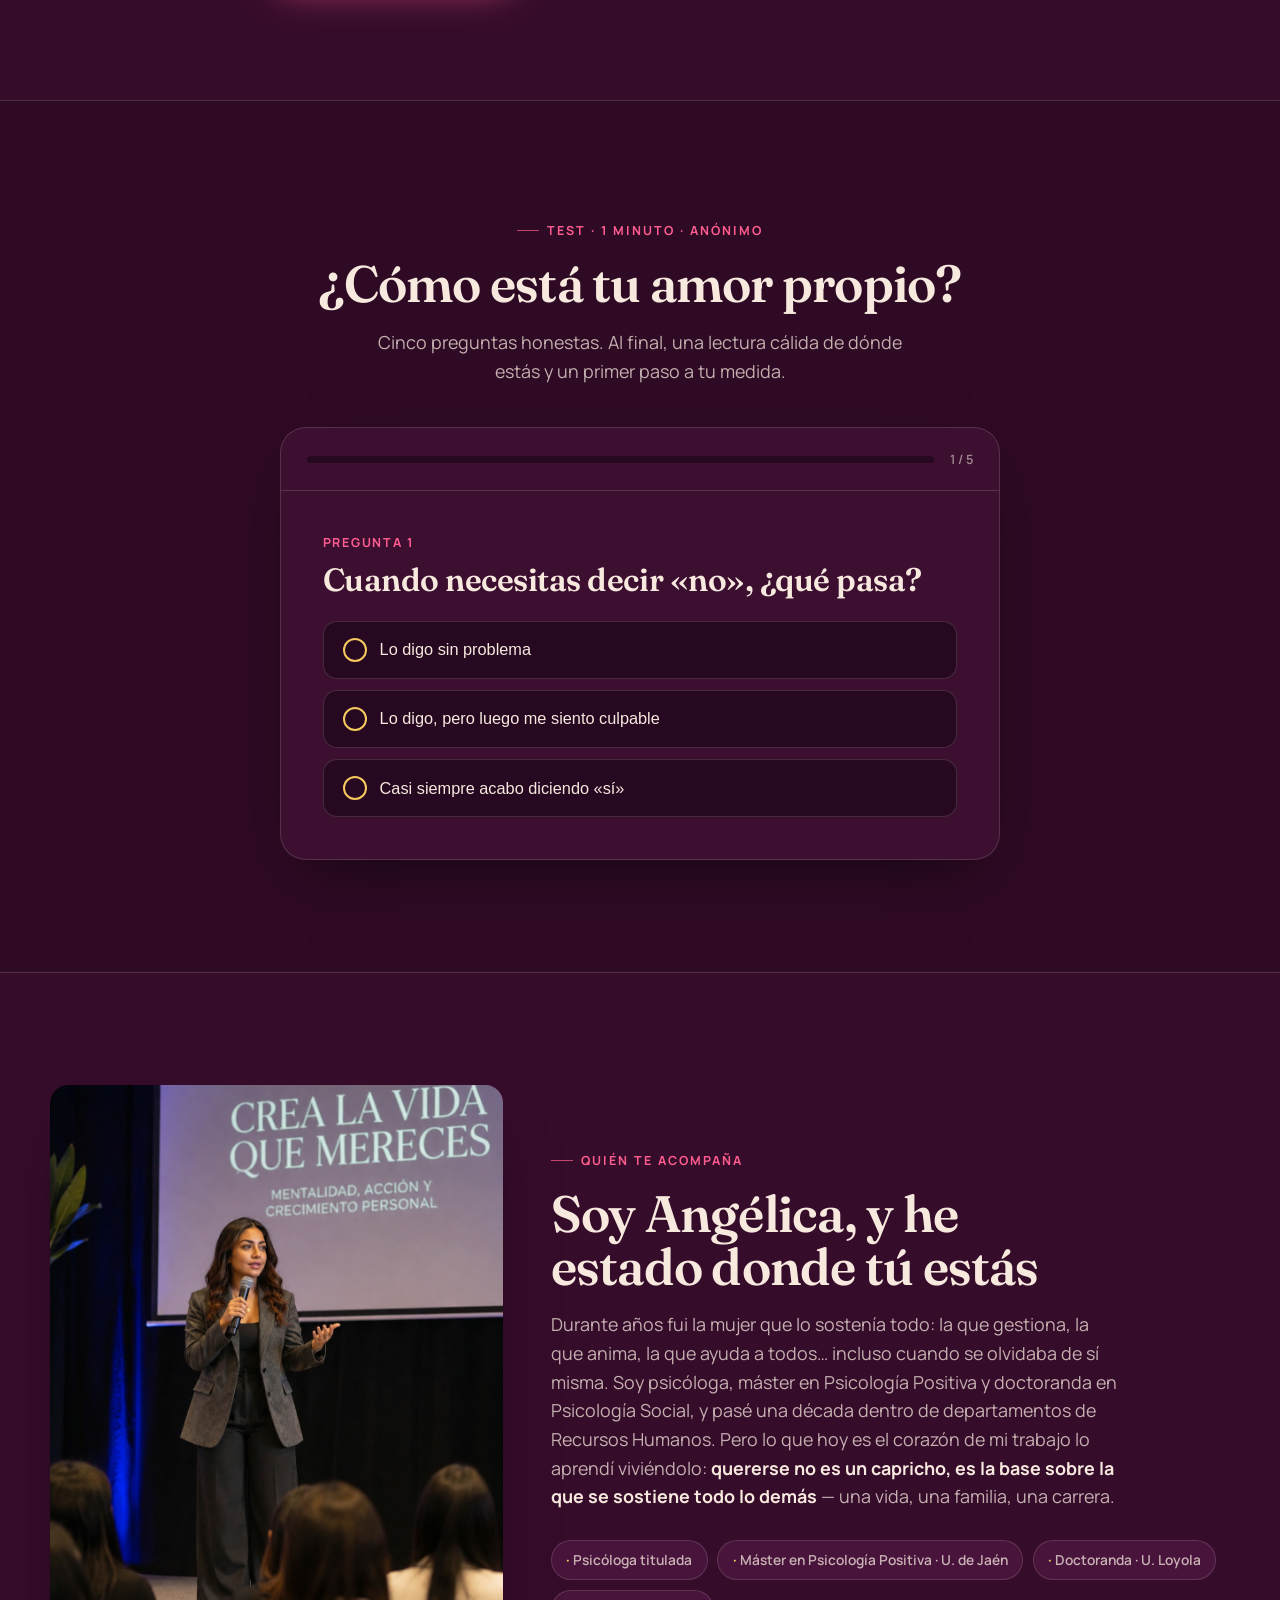
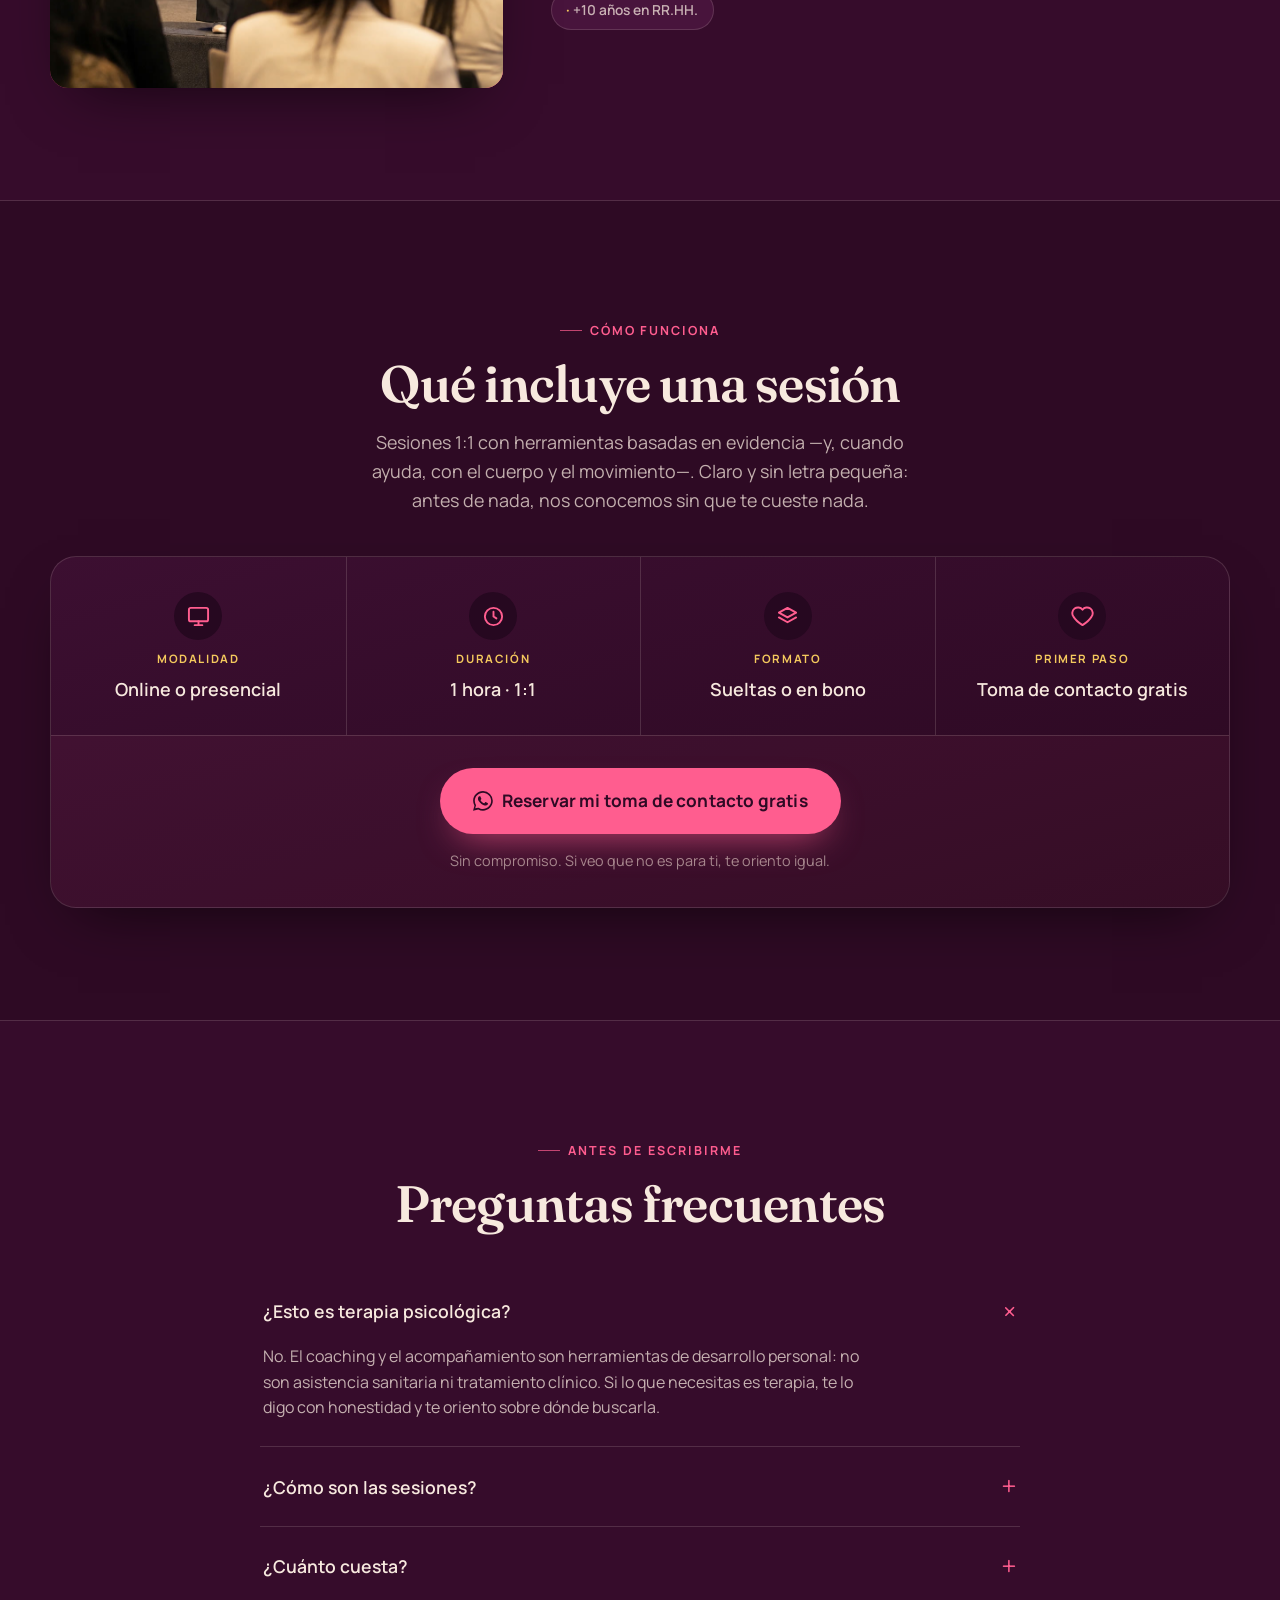
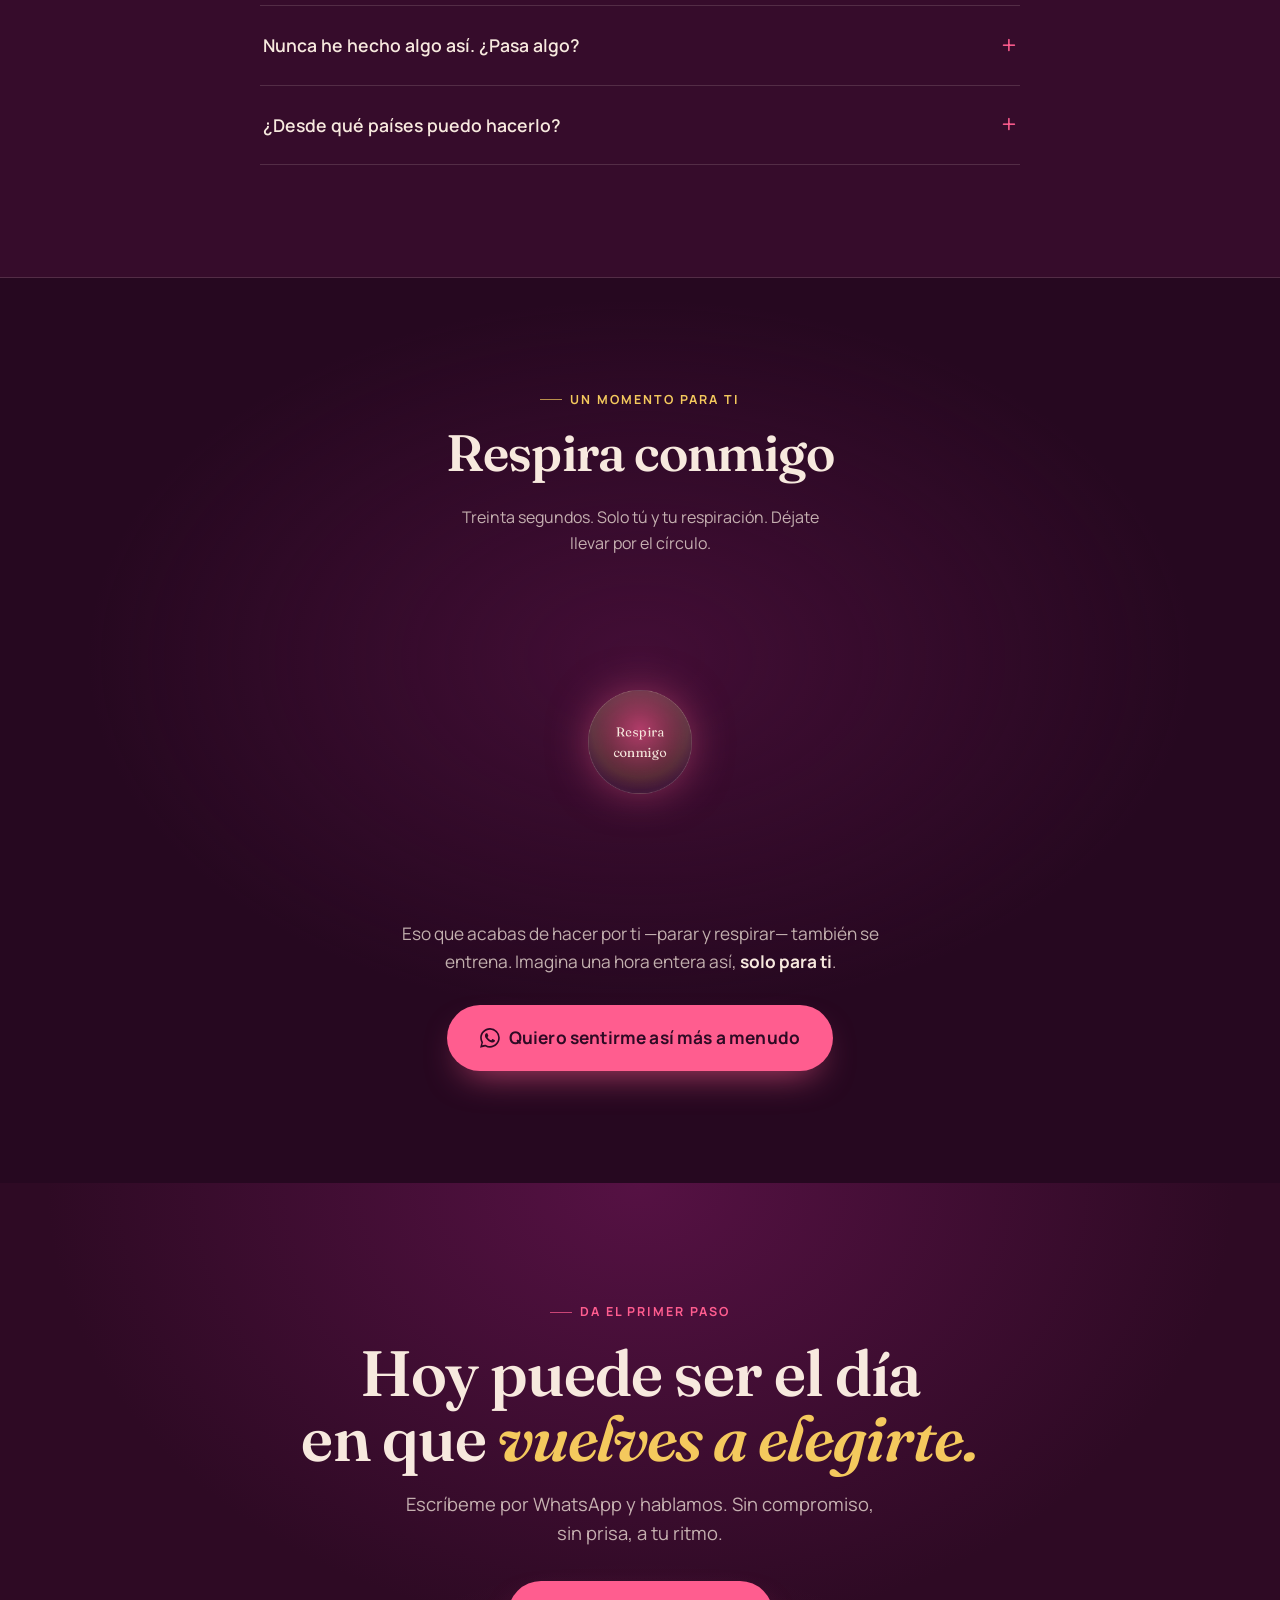
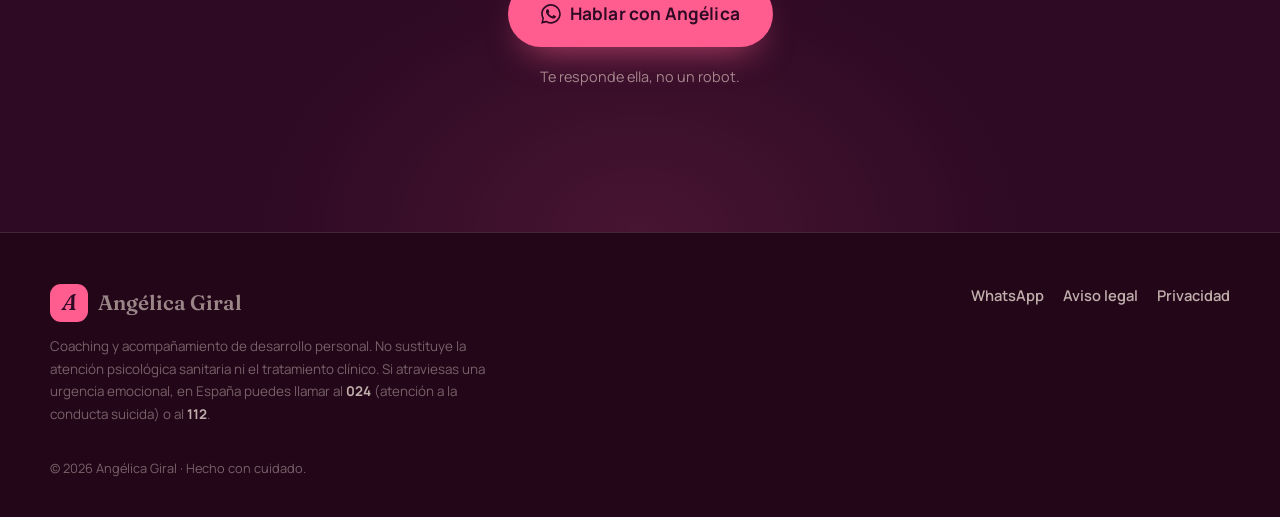
==== commit cd915185: "Carta: quitar la opción de tocar para completarla - Eliminado el aviso "Toca la carta para leerla en" ====
--- a/index.html
+++ b/index.html
@@ -183,7 +183,6 @@
 .carta .tilde{position:relative}
 .carta .tilde::after{content:"";position:absolute;left:50%;top:.02em;width:.055em;height:.24em;background:currentColor;border-radius:.06em;transform:translateX(-20%) rotate(40deg);transform-origin:50% 100%}
 .carta .ti::after{top:.12em;left:42%;height:.2em}
-.carta-hint{font-size:.85rem;color:var(--crema-55);margin:-1.2rem 0 1.8rem;transition:opacity .4s}
 .sr-only{position:absolute!important;width:1px;height:1px;overflow:hidden;clip:rect(0 0 0 0);white-space:nowrap}
 .carta .btn{margin-top:.2rem}
 @media(max-width:600px){.carta-papel{transform:rotate(-.4deg)}}
@@ -470,7 +469,6 @@
         <div class="carta-firma">Angélica</div>
       </div>
     </div>
-    <p class="carta-hint" id="cartaHint" hidden>Toca la carta para leerla entera</p>
     <a class="btn btn-primary btn-lg reveal" data-d="2" data-wa data-msg="Hola Angélica, he leído tu carta en la web y me gustaría dar el paso. ¿Hablamos?">
       <svg viewBox="0 0 24 24" fill="currentColor" aria-hidden="true"><path d="M.057 24l1.687-6.163a11.867 11.867 0 01-1.587-5.945C.16 5.335 5.495 0 12.05 0a11.817 11.817 0 018.413 3.488 11.824 11.824 0 013.48 8.414c-.003 6.557-5.338 11.892-11.893 11.892a11.9 11.9 0 01-5.688-1.448L.057 24zm6.597-3.807c1.676.995 3.276 1.591 5.392 1.592 5.448 0 9.886-4.434 9.889-9.885.002-5.462-4.415-9.89-9.881-9.892-5.452 0-9.887 4.434-9.889 9.884a9.82 9.82 0 001.516 5.26l-.999 3.648 3.472-.607zm11.387-5.464c-.074-.124-.272-.198-.57-.347-.297-.149-1.758-.868-2.031-.967-.272-.099-.47-.149-.669.149-.198.297-.768.967-.941 1.165-.173.198-.347.223-.644.074-.297-.149-1.255-.462-2.39-1.475-.883-.788-1.48-1.761-1.653-2.059-.173-.297-.018-.458.13-.606.134-.133.297-.347.446-.52.149-.174.198-.298.298-.497.099-.198.05-.372-.025-.521-.075-.148-.669-1.611-.916-2.206-.242-.579-.487-.5-.669-.51l-.57-.01c-.198 0-.52.074-.792.372s-1.04 1.016-1.04 2.479 1.065 2.876 1.213 3.074c.149.198 2.095 3.2 5.076 4.487.709.306 1.263.489 1.694.626.712.226 1.36.194 1.872.118.571-.085 1.758-.719 2.006-1.413.248-.695.248-1.29.173-1.414z"/></svg>
       Escribirle a Angélica
@@ -691,7 +689,6 @@
 (function(){
   const papel = document.getElementById("carta"); if(!papel) return;
   const body = papel.querySelector(".carta-body"), firma = papel.querySelector(".carta-firma");
-  const hint = document.getElementById("cartaHint");
   // RITMO DE ESCRITURA (milisegundos): súbelos para más lento, bájalos para más rápido
   const RITMO = { letra: 26, palabra: 80, coma: 200, punto: 420, parrafo: 650 };
   const quieto = matchMedia("(prefers-reduced-motion:reduce)").matches;
@@ -716,9 +713,8 @@
   if(quieto){ chars.forEach(c=>c.classList.add("on")); return; }
   firma.style.clipPath = "inset(0 100% 0 0)";
   let i = 0, done = false, t = null;
-  const firmar = () => { if(hint) hint.style.opacity = 0;
+  const firmar = () => {
     firma.style.transition = "clip-path 1.6s ease-in-out"; requestAnimationFrame(()=>requestAnimationFrame(()=>{ firma.style.clipPath = "inset(0 0 0 0)"; })); };
-  const terminar = () => { if(done) return; done = true; clearTimeout(t); chars.forEach(c=>c.classList.add("on")); firmar(); };
   function paso(){
     if(done) return;
     const c = chars[i]; c.classList.add("on");
@@ -726,8 +722,7 @@
     if(i >= chars.length){ done = true; t = setTimeout(firmar, 350); return; }
     t = setTimeout(paso, espera);
   }
-  papel.addEventListener("click", terminar);
-  const io = new IntersectionObserver(es=>{ if(es.some(e=>e.isIntersecting)){ io.disconnect(); if(hint) hint.hidden = false; paso(); } },{threshold:.3});
+  const io = new IntersectionObserver(es=>{ if(es.some(e=>e.isIntersecting)){ io.disconnect(); paso(); } },{threshold:.3});
   io.observe(papel);
 })();
 
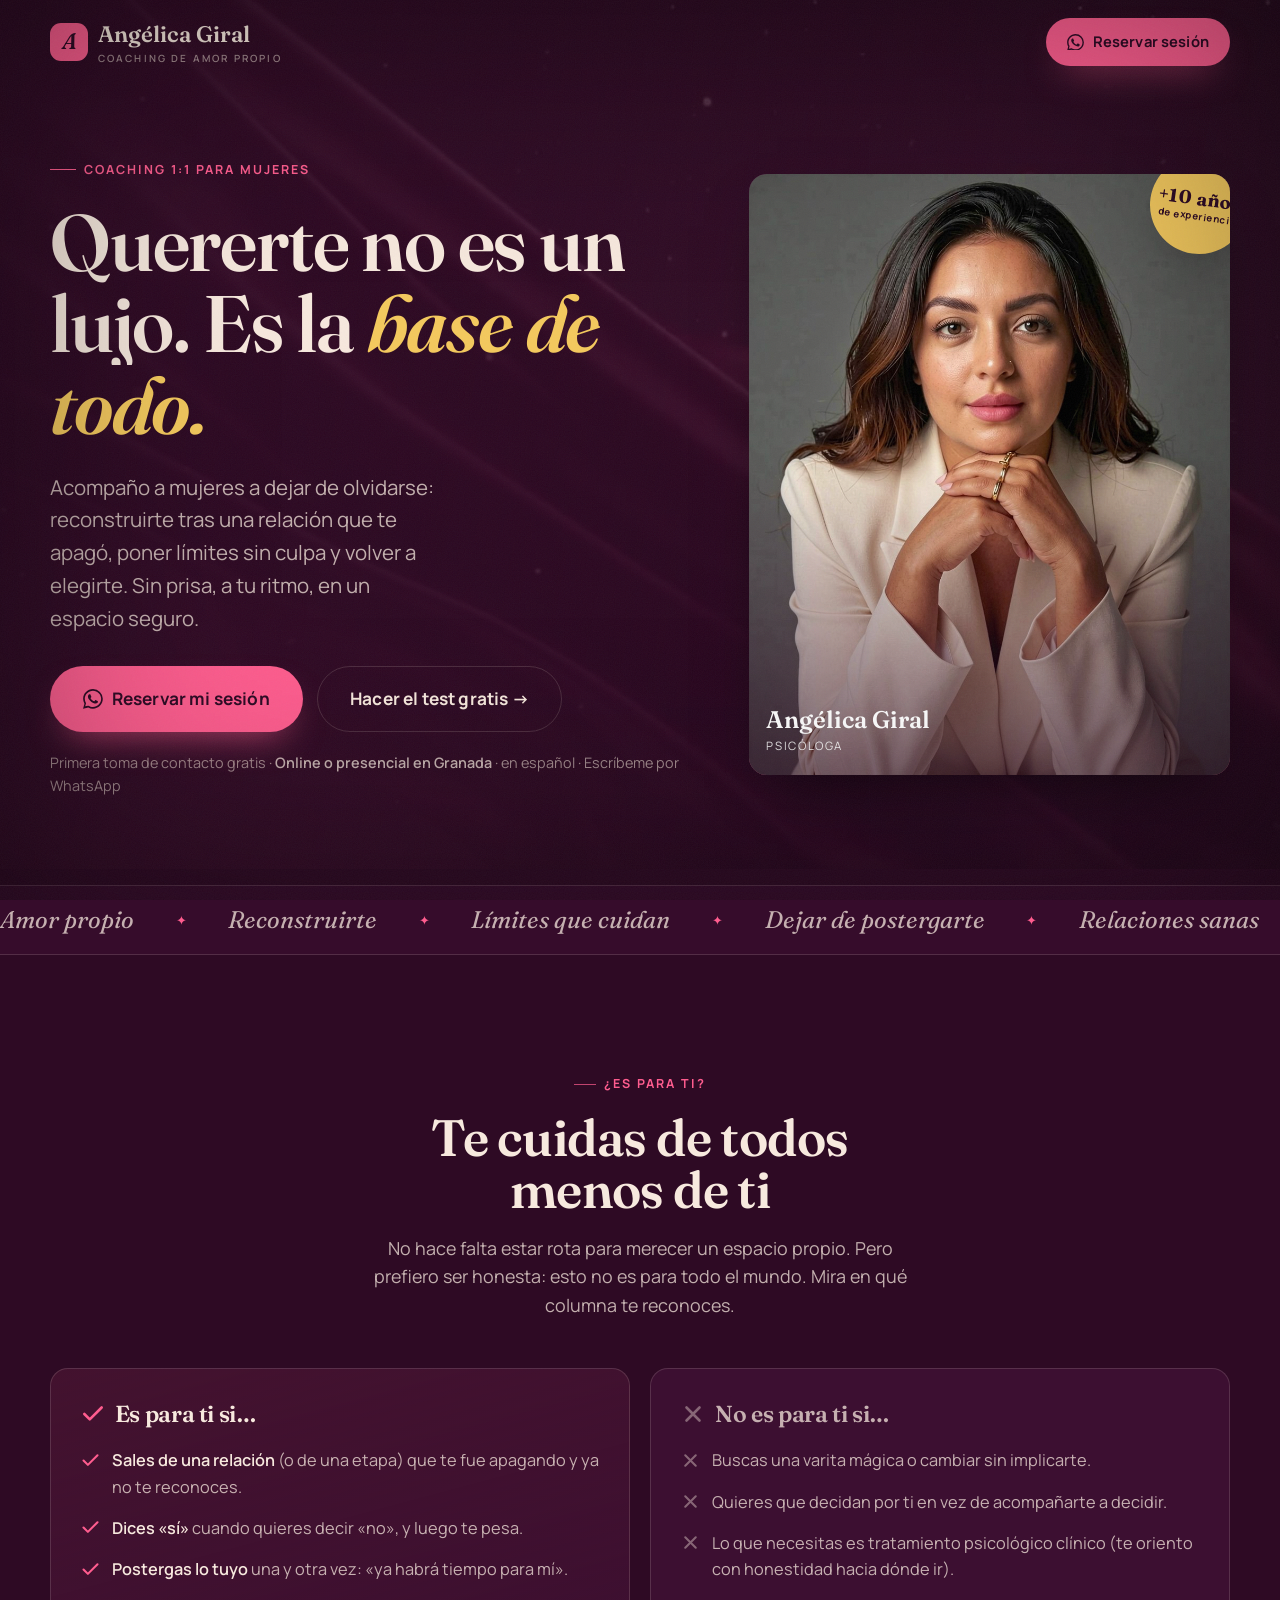
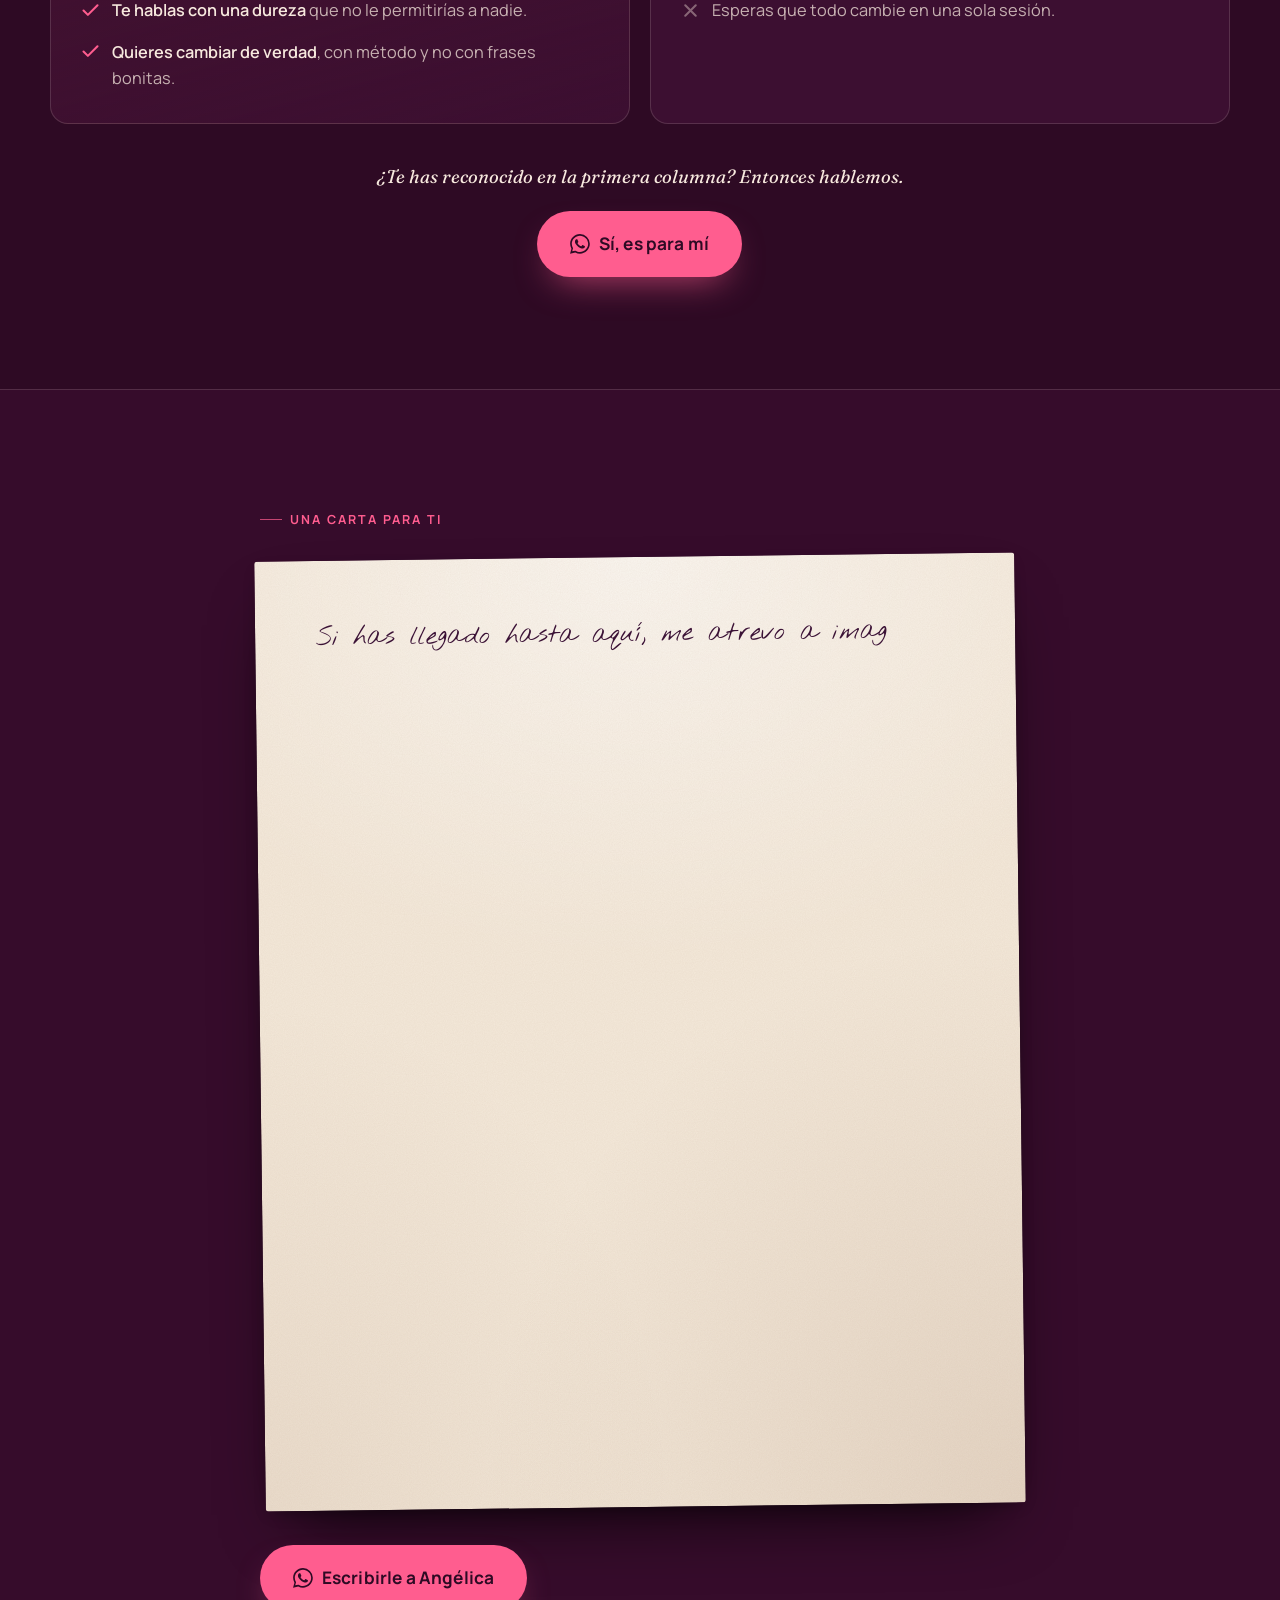
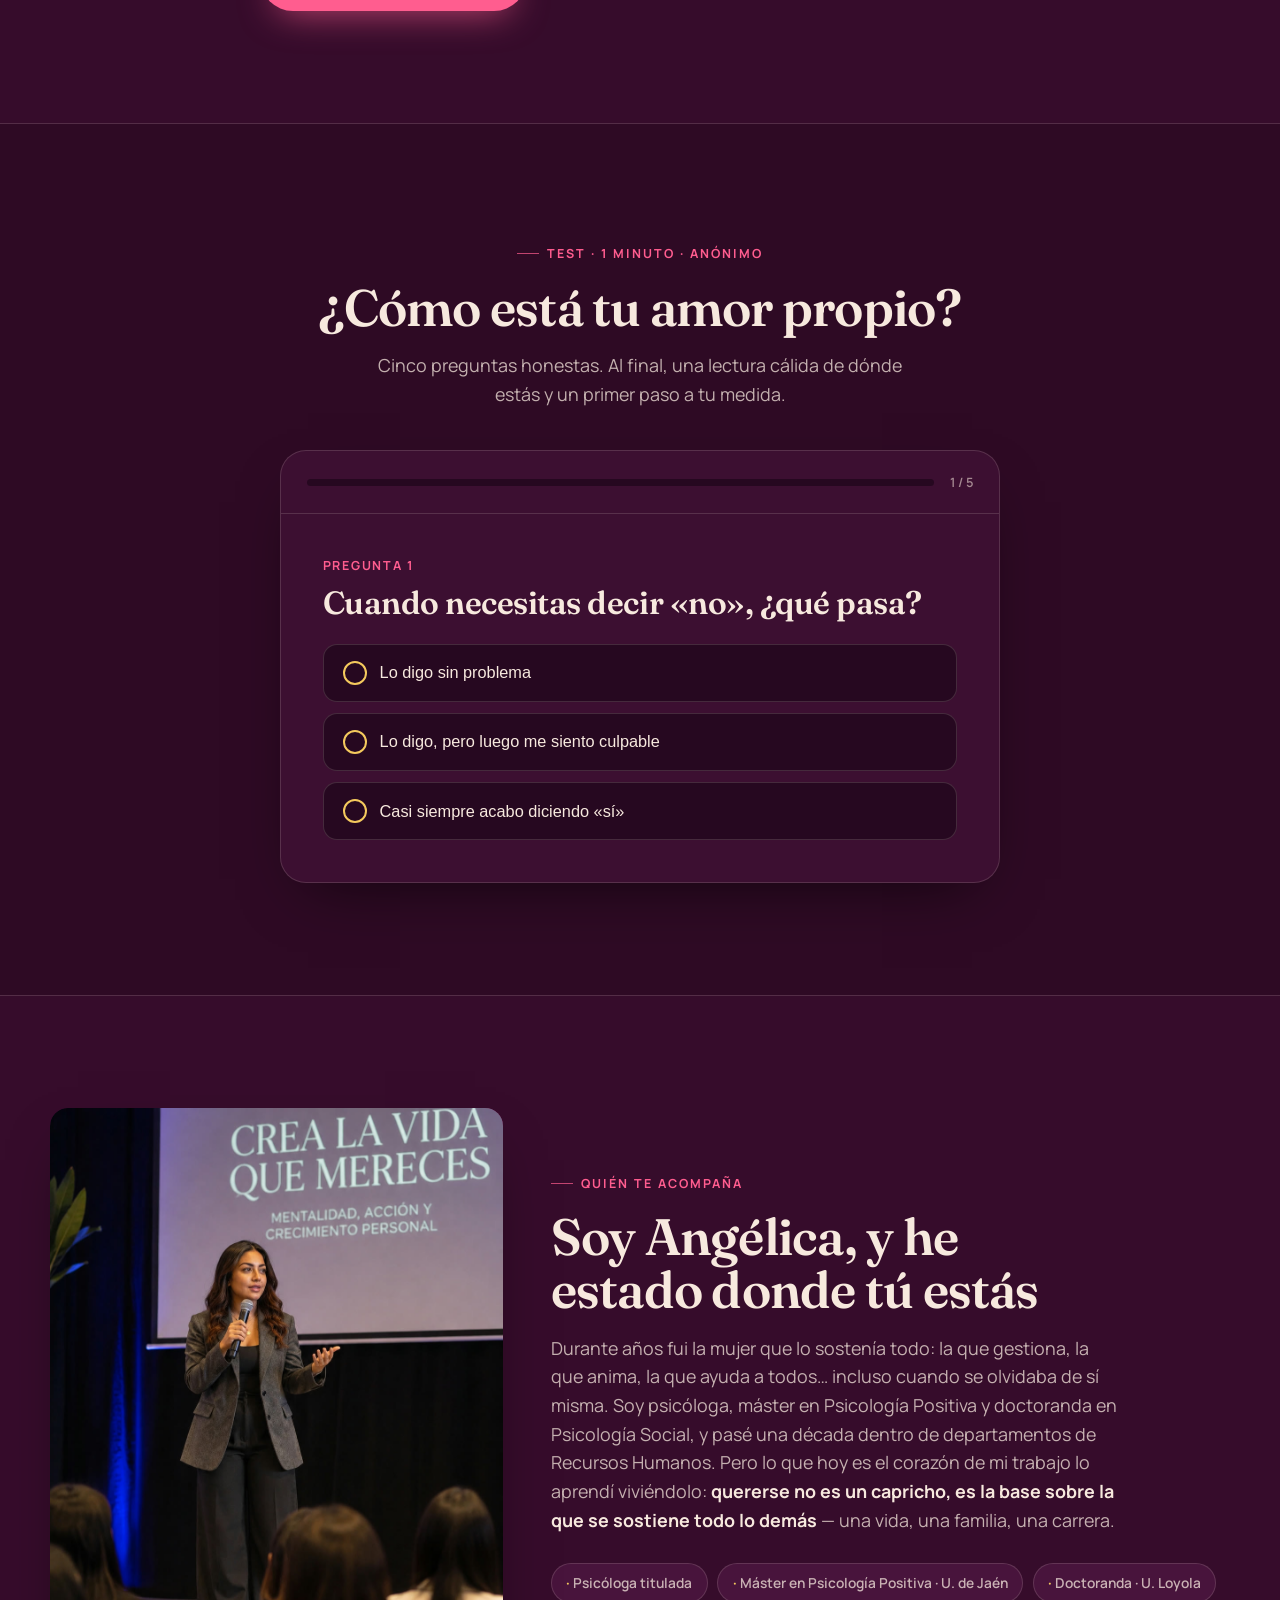
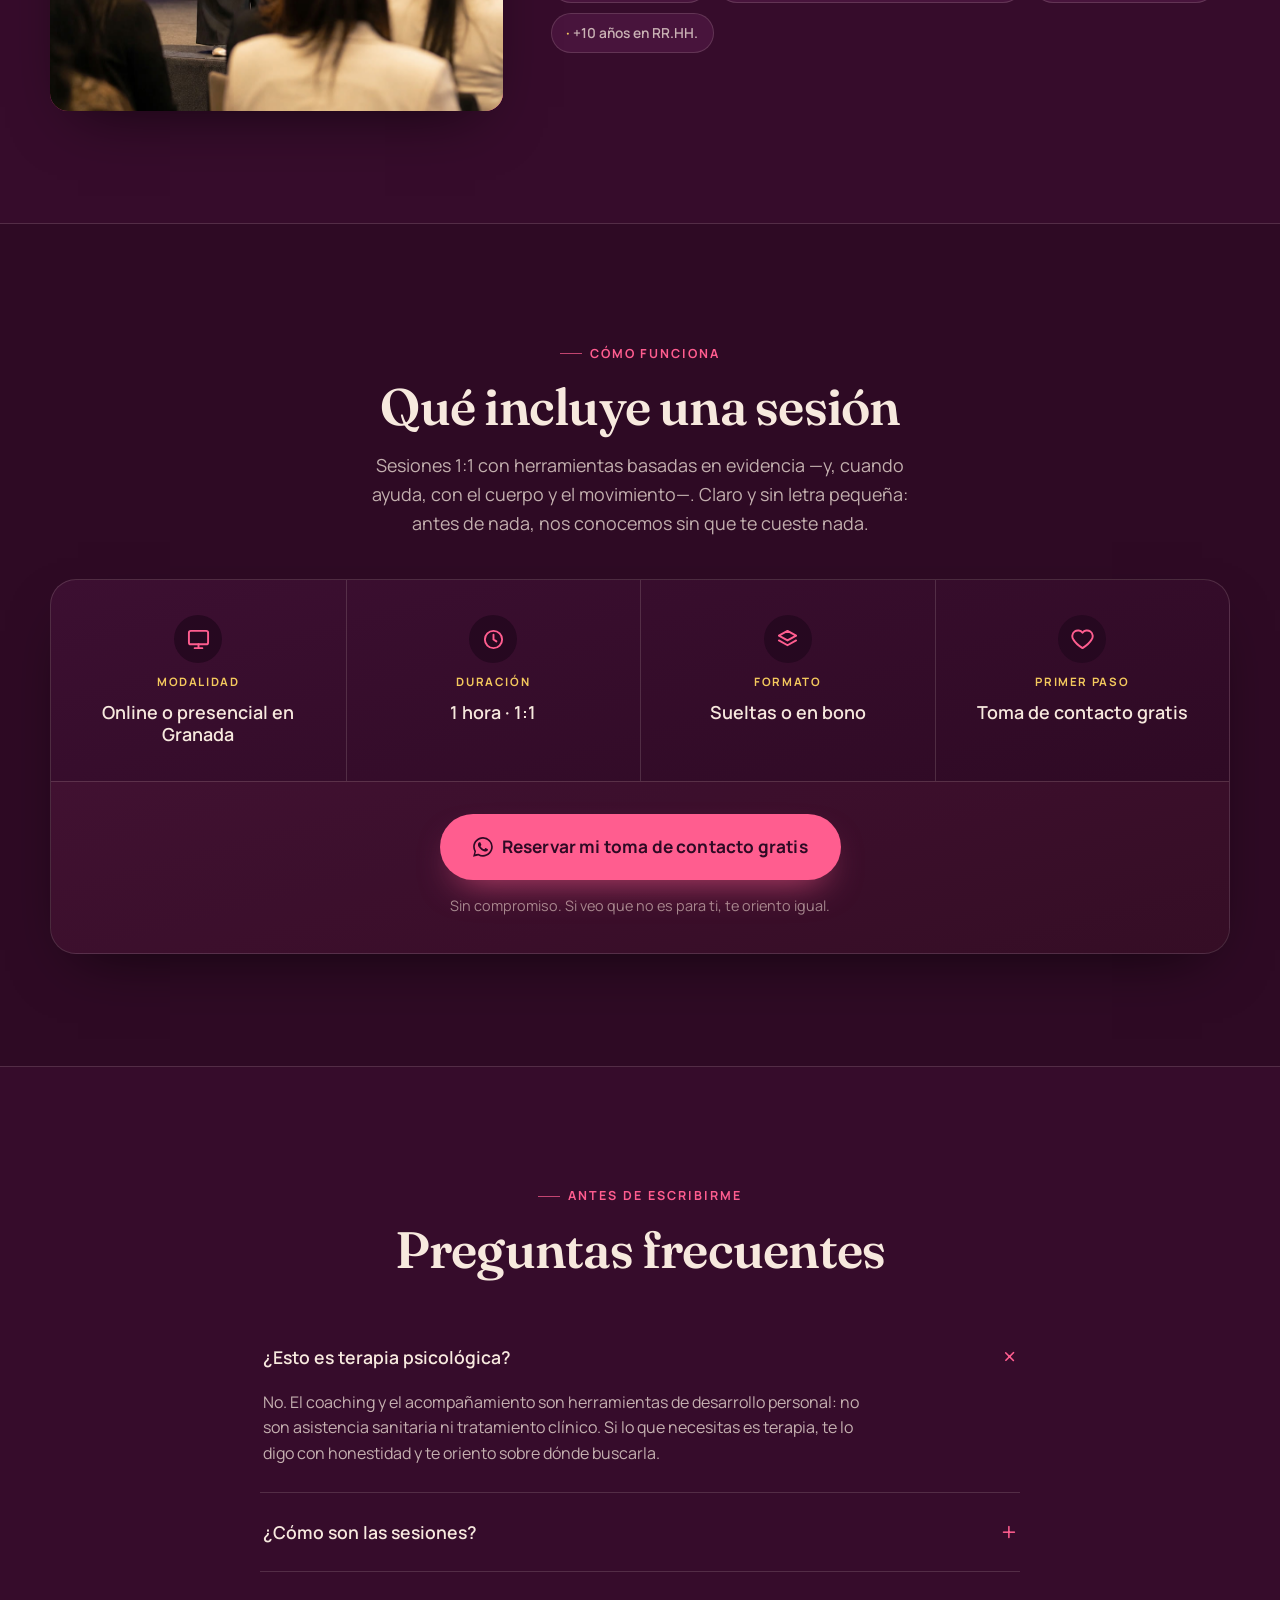
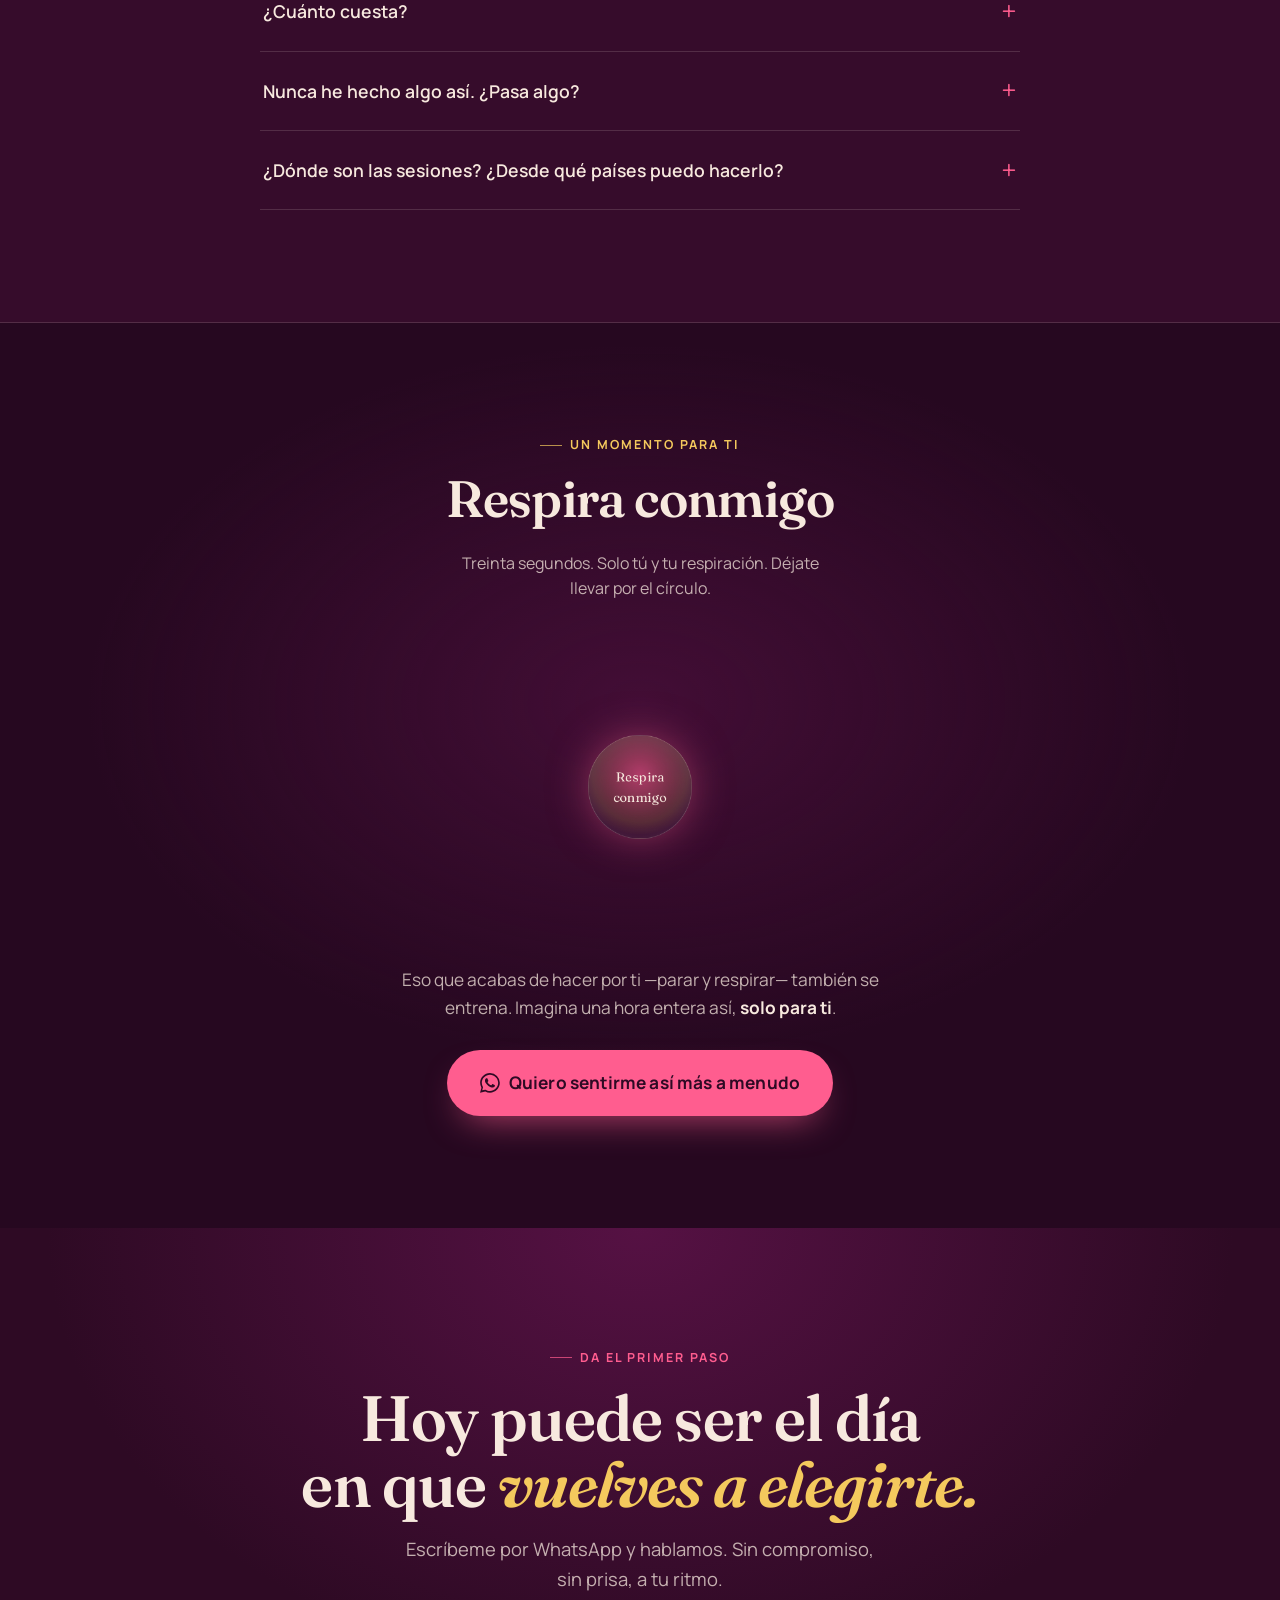
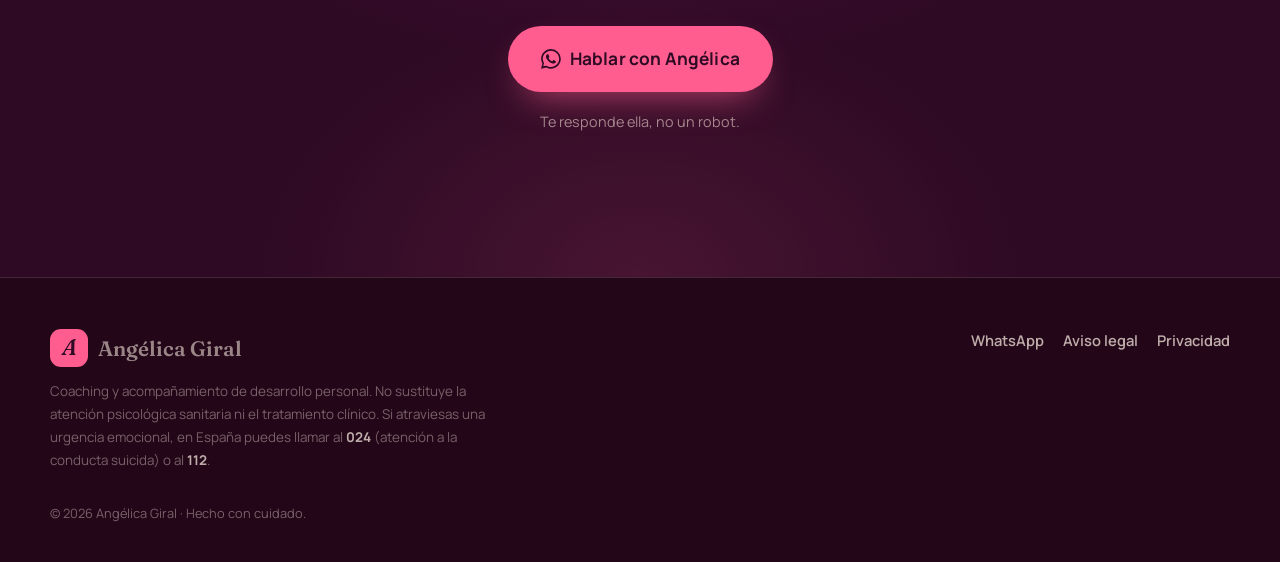
==== commit 051791ae: "Indicar que las sesiones presenciales son en Granada - Hero, "Qué incluye" y meta description: "onli" ====
--- a/index.html
+++ b/index.html
@@ -4,7 +4,7 @@
 <meta charset="UTF-8" />
 <meta name="viewport" content="width=device-width, initial-scale=1.0" />
 <title>Angélica Giral · Coaching de amor propio para mujeres</title>
-<meta name="description" content="Sesiones de coaching 1:1 para mujeres: amor propio, reconstruirte tras una relación que te apagó, poner límites y volver a elegirte. Con Angélica Giral, psicóloga. Online y en español." />
+<meta name="description" content="Sesiones de coaching 1:1 para mujeres: amor propio, reconstruirte tras una relación que te apagó, poner límites y volver a elegirte. Con Angélica Giral, psicóloga. Online o presencial en Granada." />
 <meta name="robots" content="index, follow" />
 
 <meta property="og:type" content="website" />
@@ -341,7 +341,8 @@
   "name":"Angélica Giral",
   "alternateName":"Angélica María Giral Vargas",
   "jobTitle":"Psicóloga y coach de desarrollo personal",
-  "description":"Coaching 1:1 para mujeres: amor propio, límites y reconstrucción personal. Online, en español.",
+  "description":"Coaching 1:1 para mujeres: amor propio, límites y reconstrucción personal. Online o presencial en Granada, en español.",
+  "workLocation":{"@type":"Place","name":"Centro de Negocios de la Cámara de Comercio de Granada","address":{"@type":"PostalAddress","addressLocality":"Granada","addressCountry":"ES"}},
   "knowsLanguage":["es","en"],
   "alumniOf":[
     {"@type":"CollegeOrUniversity","name":"Universidad de Jaén"},
@@ -353,7 +354,7 @@
       "@type":"Service",
       "name":"Sesiones de coaching de amor propio para mujeres",
       "serviceType":"Coaching de desarrollo personal",
-      "areaServed":"Online",
+      "areaServed":["Granada","España","Online"],
       "availableLanguage":["es","en"]
     }
   }
@@ -397,7 +398,7 @@
         </a>
         <a class="btn btn-ghost btn-lg" href="#test">Hacer el test gratis →</a>
       </div>
-      <p class="hero-micro reveal" data-d="3">Primera toma de contacto gratis · <b>Online o presencial</b> · en español · Escríbeme por WhatsApp</p>
+      <p class="hero-micro reveal" data-d="3">Primera toma de contacto gratis · <b>Online o presencial en Granada</b> · en español · Escríbeme por WhatsApp</p>
     </div>
 
     <div class="retrato reveal" data-d="2">
@@ -524,7 +525,7 @@
     <div class="incluye-grid">
       <div class="inc">
         <div class="inc-ic"><svg viewBox="0 0 24 24" fill="none" stroke="currentColor" stroke-width="2" stroke-linecap="round" stroke-linejoin="round"><rect x="2" y="3" width="20" height="14" rx="2"/><path d="M8 21h8M12 17v4"/></svg></div>
-        <span class="inc-l">Modalidad</span><b>Online o presencial</b>
+        <span class="inc-l">Modalidad</span><b>Online o presencial en Granada</b>
       </div>
       <div class="inc">
         <div class="inc-ic"><svg viewBox="0 0 24 24" fill="none" stroke="currentColor" stroke-width="2" stroke-linecap="round" stroke-linejoin="round"><circle cx="12" cy="12" r="9"/><path d="M12 7v5l3 2"/></svg></div>
@@ -557,10 +558,10 @@
   </div>
   <div class="wrap faq reveal" data-d="1">
     <details open><summary>¿Esto es terapia psicológica?</summary><div class="ans">No. El coaching y el acompañamiento son herramientas de desarrollo personal: no son asistencia sanitaria ni tratamiento clínico. Si lo que necesitas es terapia, te lo digo con honestidad y te oriento sobre dónde buscarla.</div></details>
-    <details><summary>¿Cómo son las sesiones?</summary><div class="ans">Son 1:1 y duran una hora, en español. Puedes hacerlas online (videollamada) o presenciales. Empezamos siempre con una primera toma de contacto gratuita por WhatsApp para vernos y comprobar si encajamos; a partir de ahí las tomas sueltas o en bono, a tu ritmo.</div></details>
+    <details><summary>¿Cómo son las sesiones?</summary><div class="ans">Son 1:1 y duran una hora, en español. Puedes hacerlas online (videollamada) o presenciales en Granada, en el Centro de Negocios de la Cámara de Comercio. Empezamos siempre con una primera toma de contacto gratuita por WhatsApp para vernos y comprobar si encajamos; a partir de ahí las tomas sueltas o en bono, a tu ritmo.</div></details>
     <details><summary>¿Cuánto cuesta?</summary><div class="ans">Depende del acompañamiento que necesites. Te lo cuento claro en la primera conversación por WhatsApp, sin letra pequeña y sin compromiso.</div></details>
     <details><summary>Nunca he hecho algo así. ¿Pasa algo?</summary><div class="ans">Para nada. La mayoría llega igual. No necesitas tenerlo claro ni «estar fatal»: basta con que quieras empezar a cuidarte. Yo te guío paso a paso.</div></details>
-    <details><summary>¿Desde qué países puedo hacerlo?</summary><div class="ans">Al ser online, puedo acompañarte desde España, Europa y Latinoamérica. Solo necesitas conexión y un rato para ti.</div></details>
+    <details><summary>¿Dónde son las sesiones? ¿Desde qué países puedo hacerlo?</summary><div class="ans">Si estás en Granada o alrededores, puedes venir en persona al Centro de Negocios de la Cámara de Comercio de Granada. Y online te acompaño desde cualquier lugar de España, Europa o Latinoamérica: solo necesitas conexión y un rato para ti.</div></details>
   </div>
 </section>
 
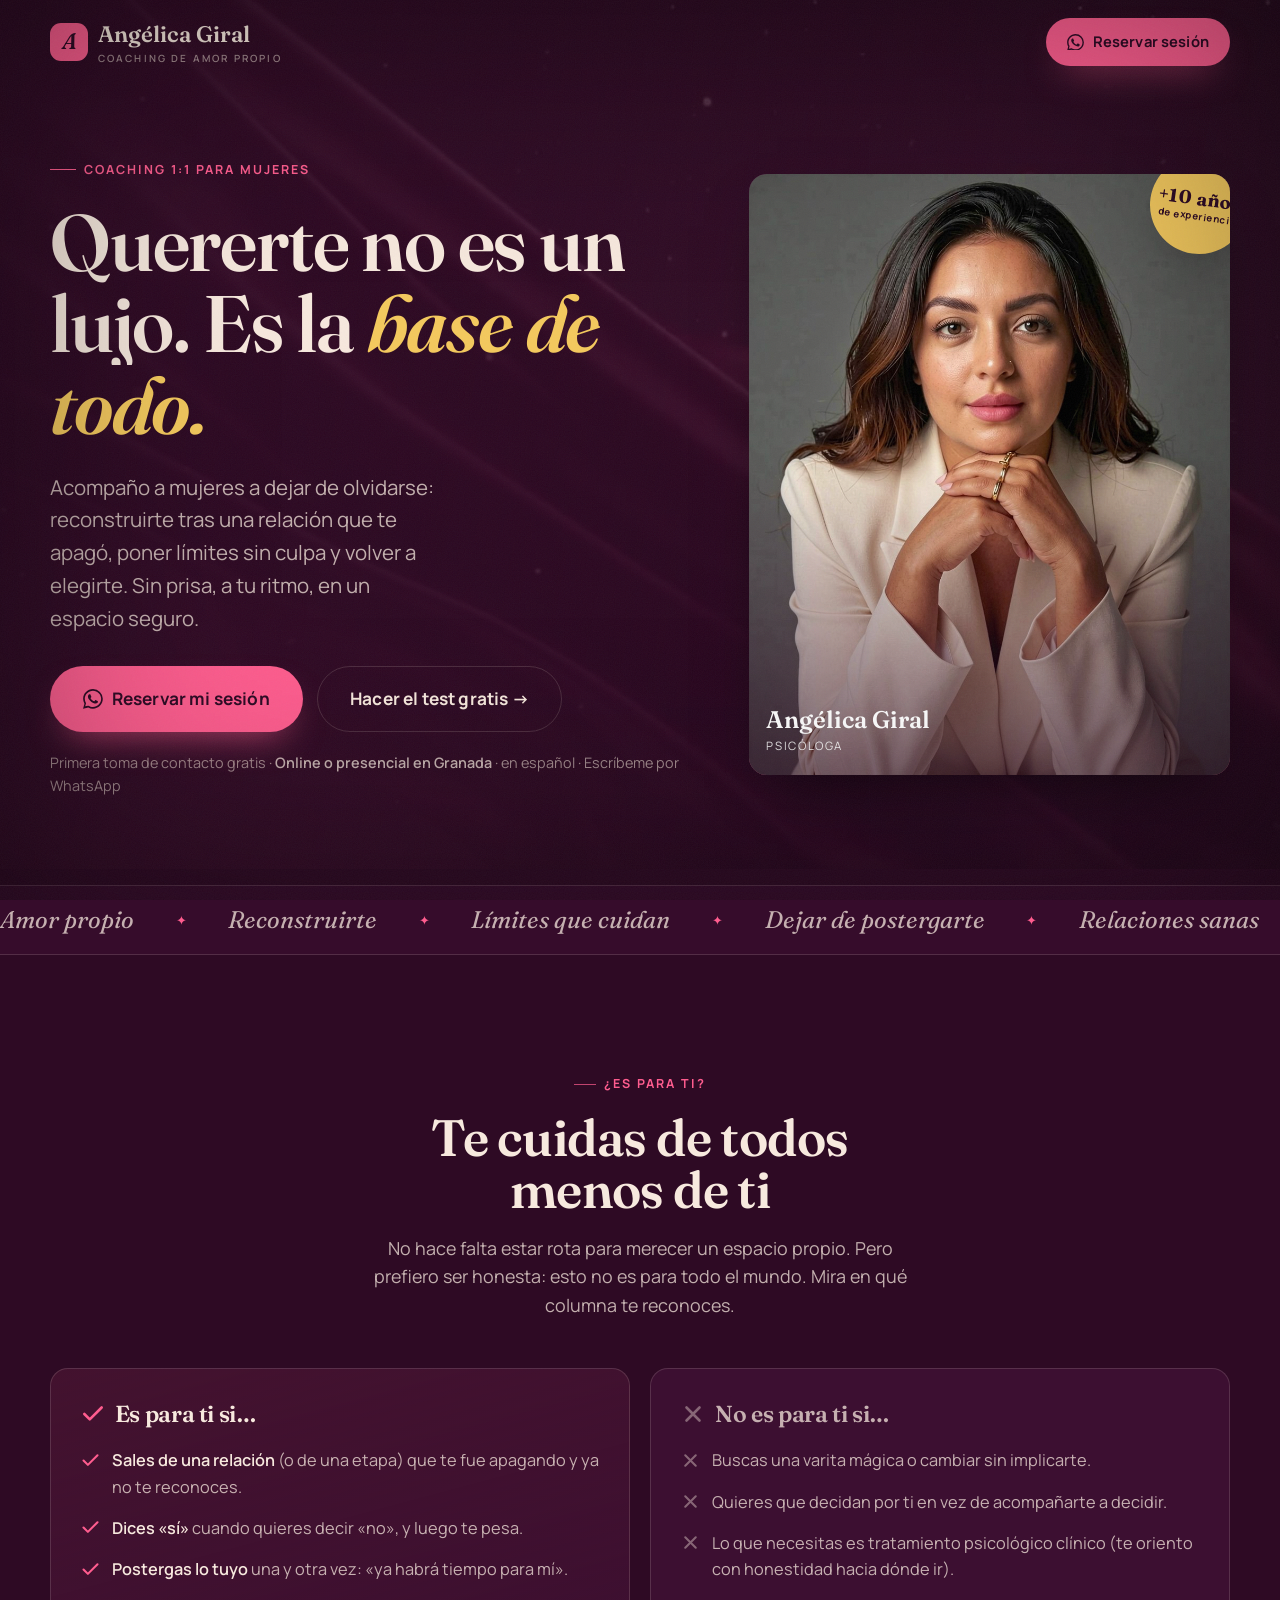
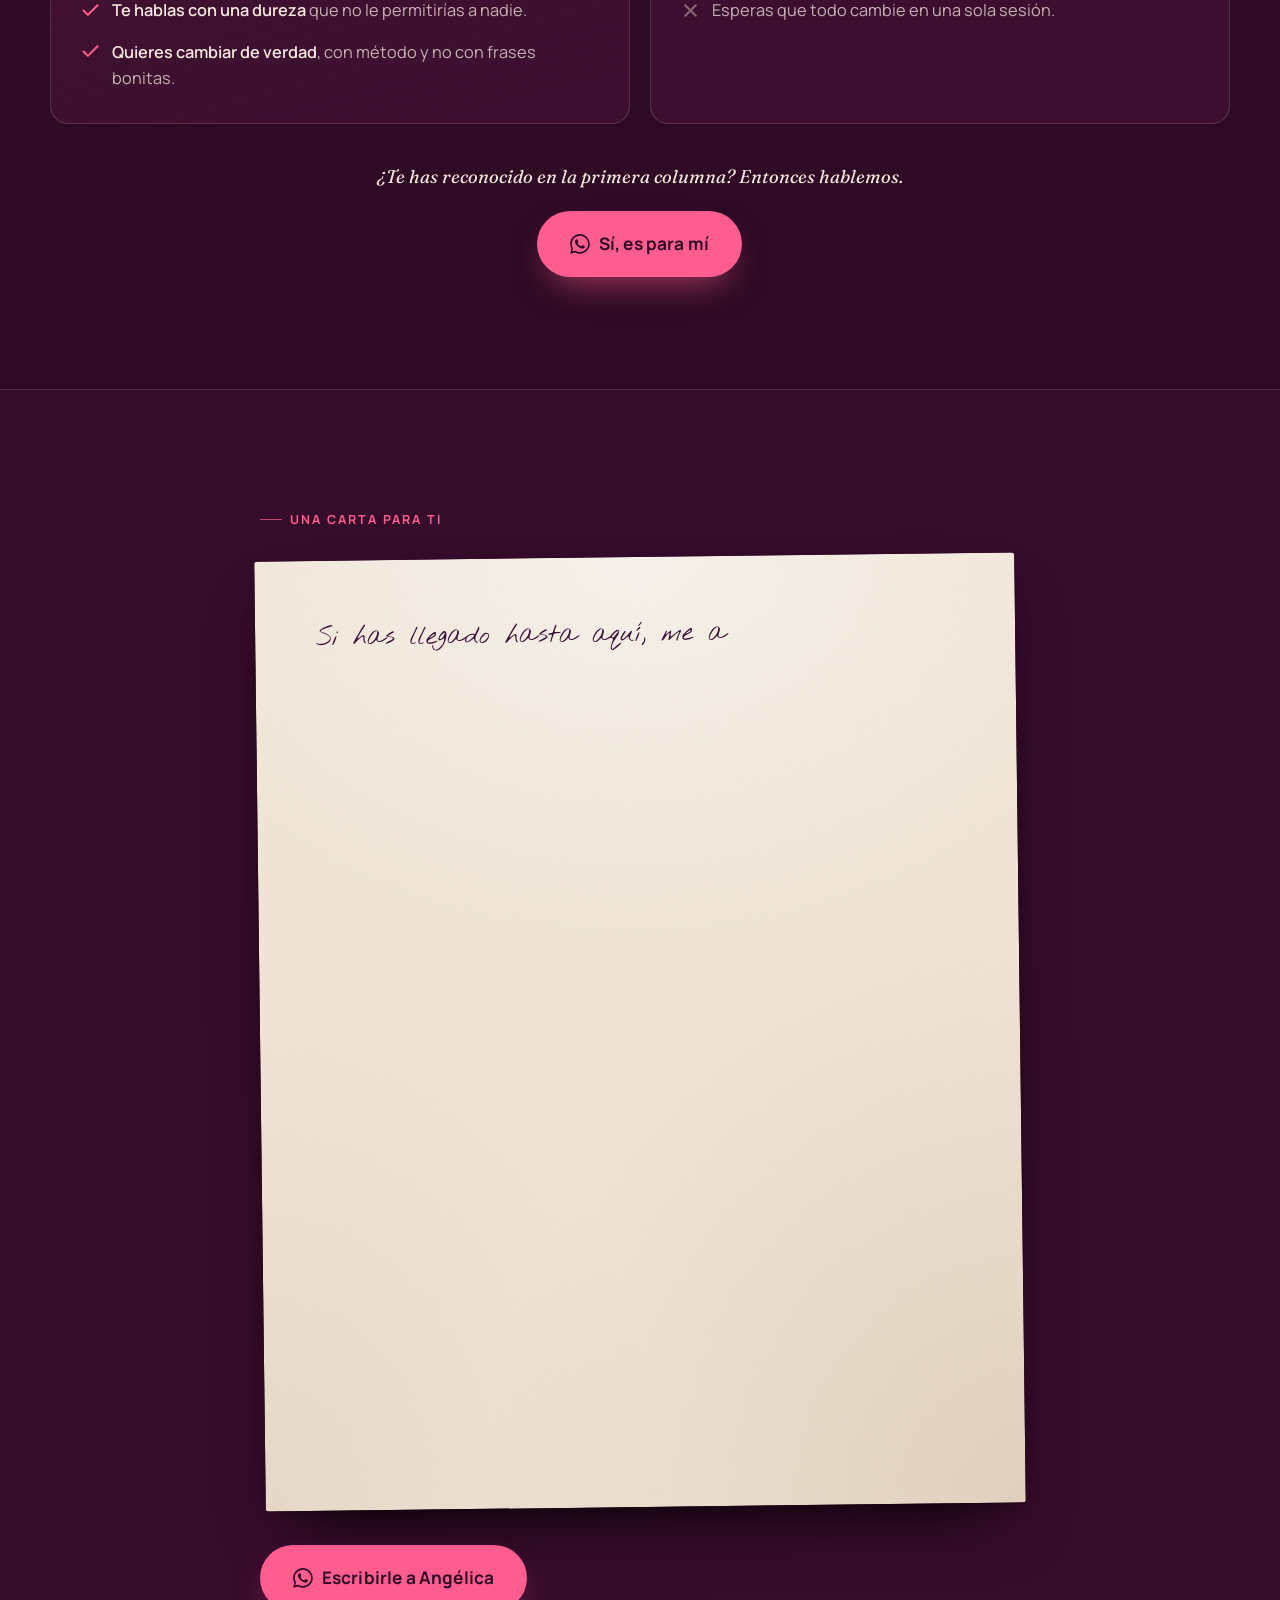
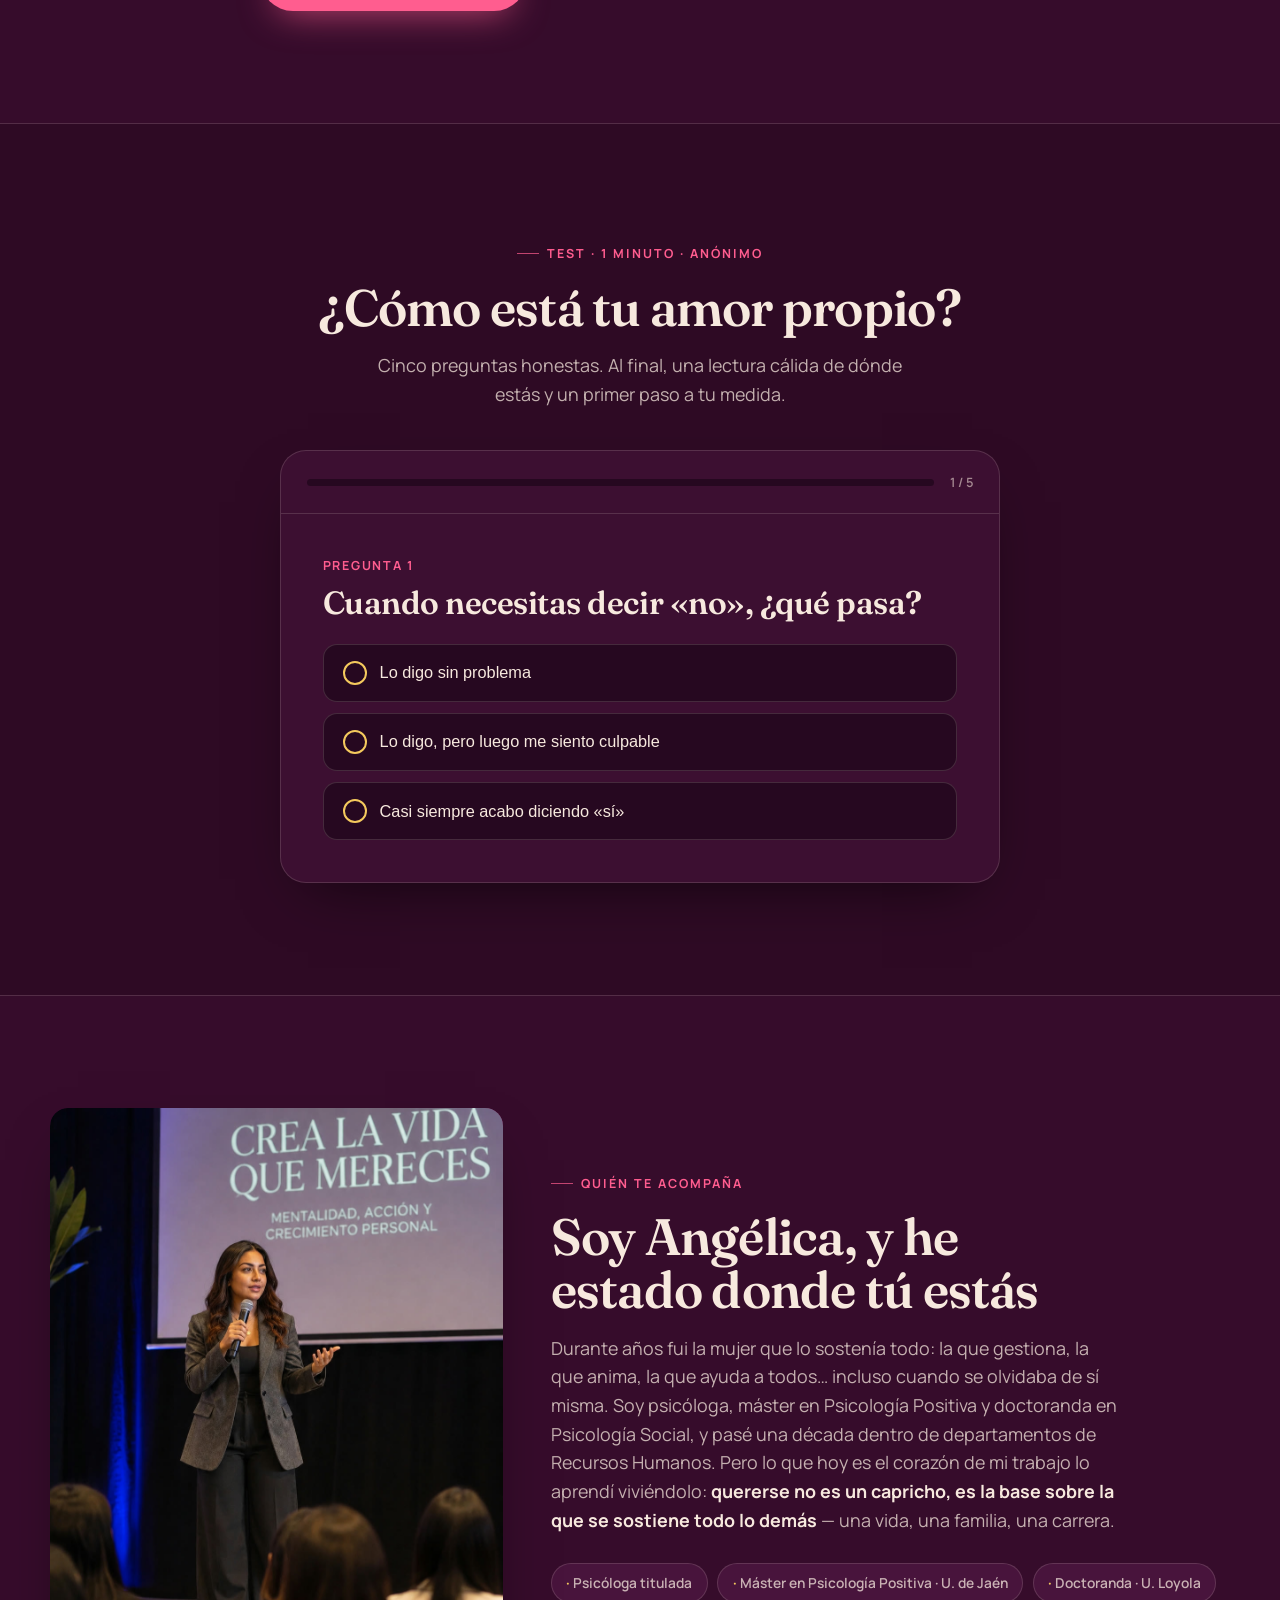
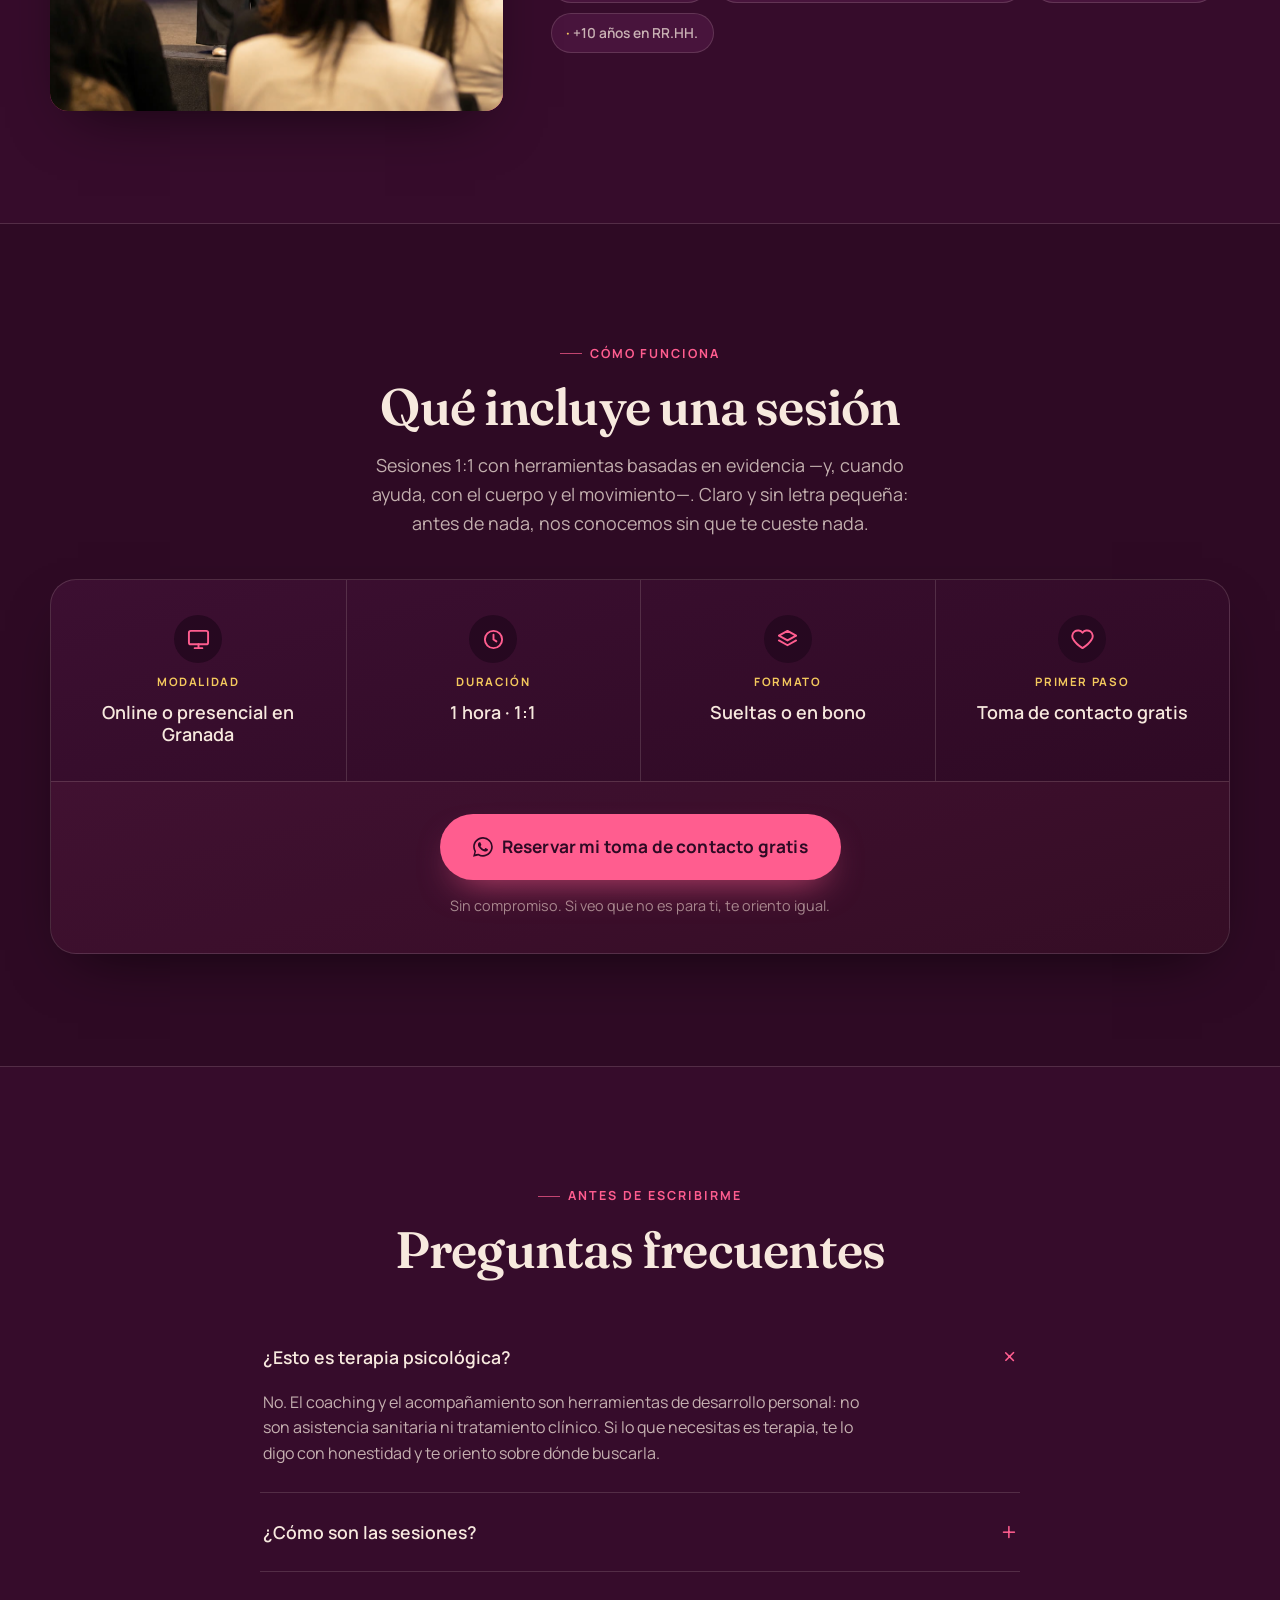
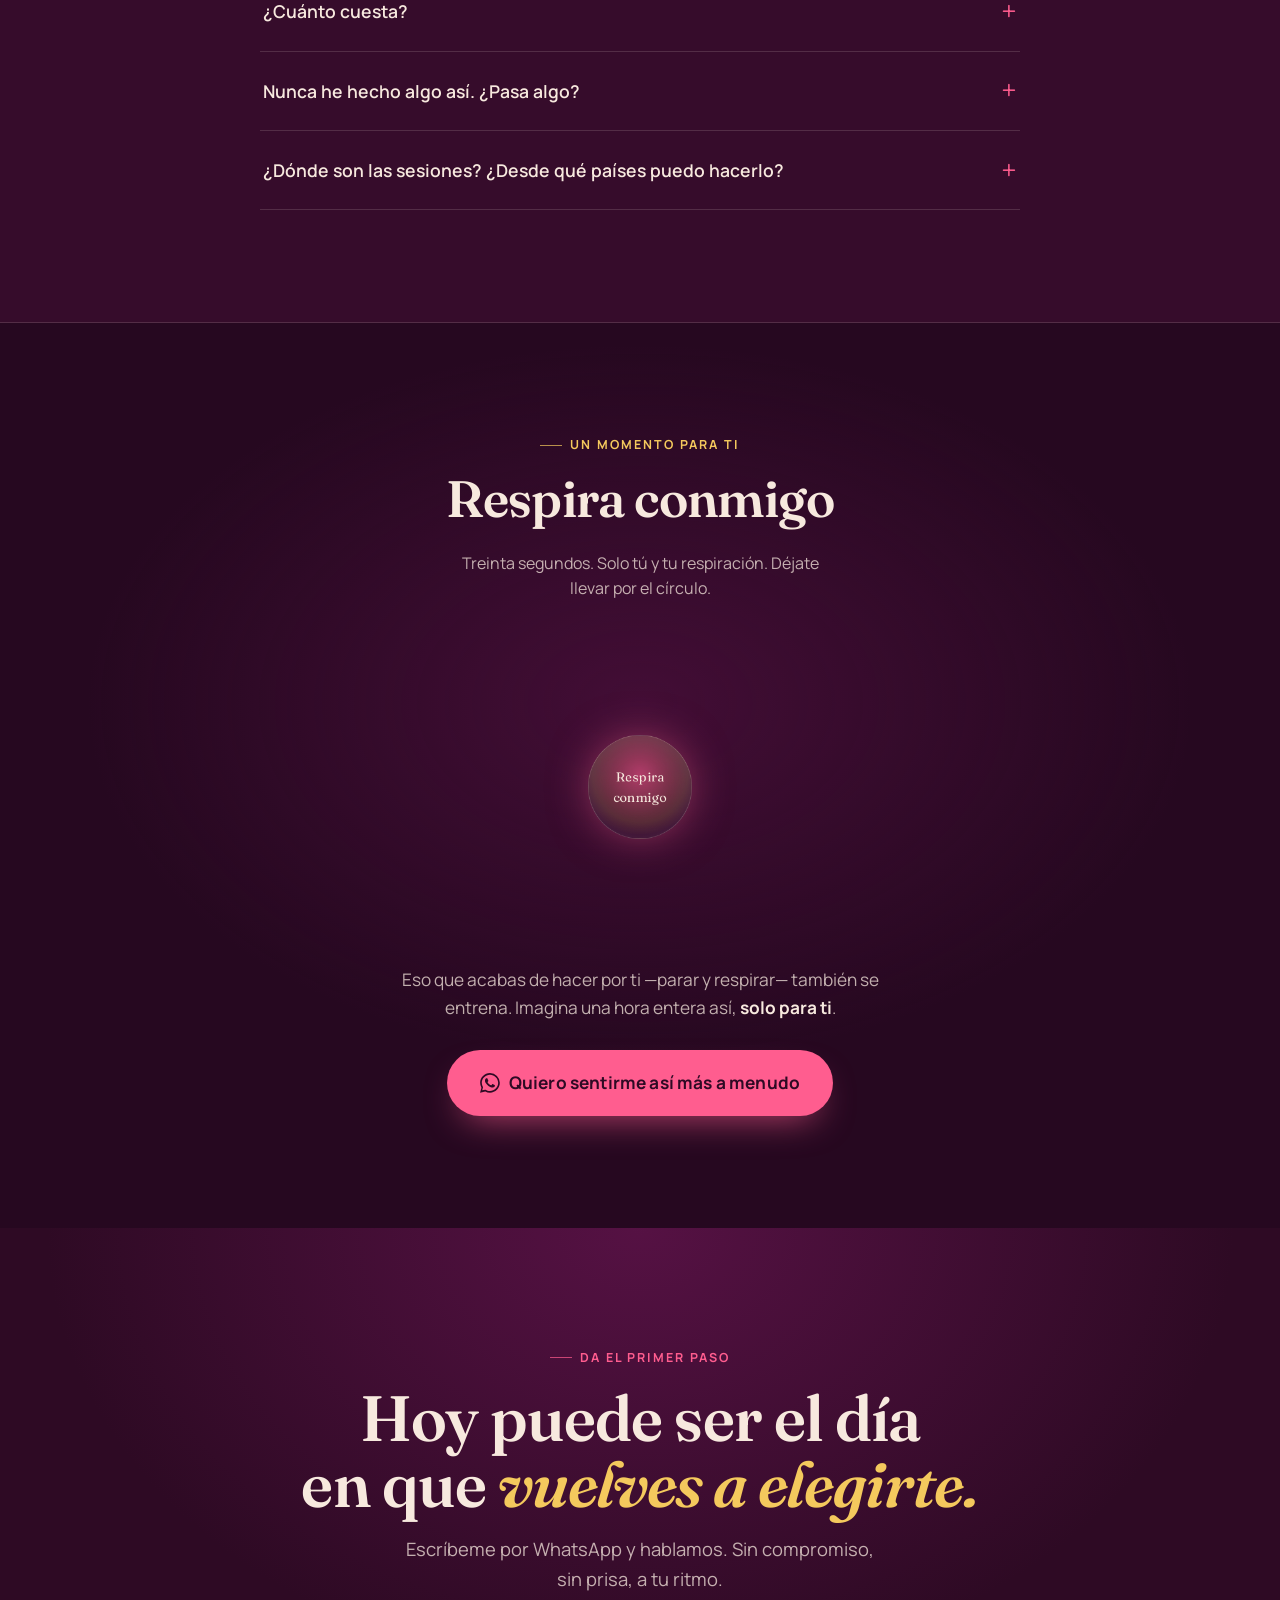
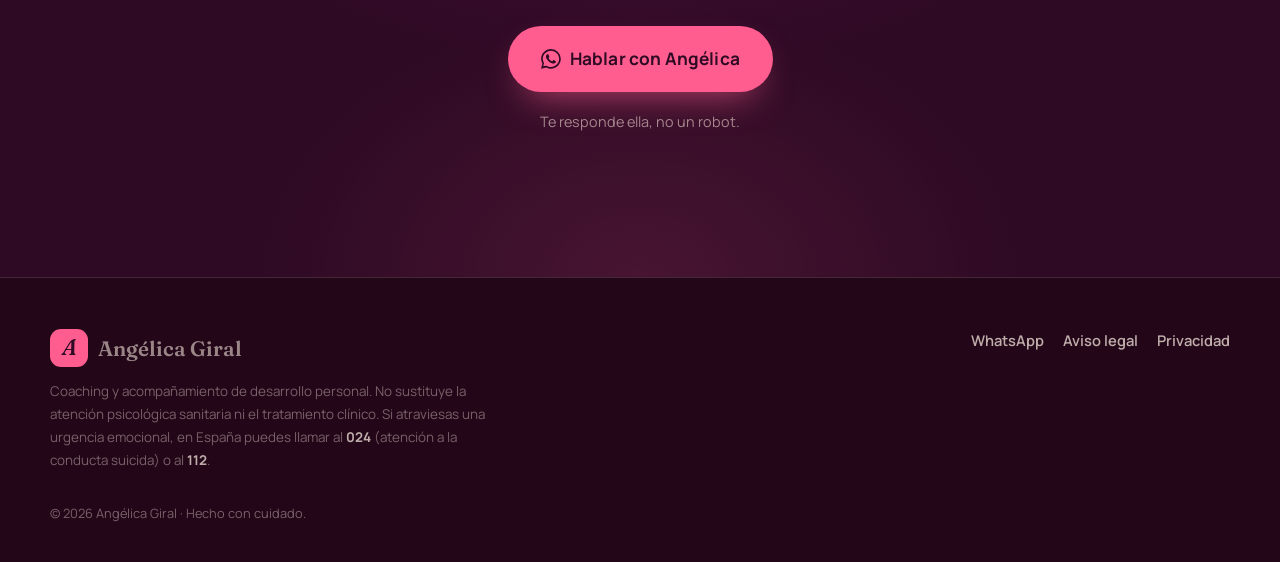
==== commit 559ab57c: "Imagen a medida para compartir por WhatsApp y redes (Open Graph) - Nueva fotos/og-coaching.jpg (1200" ====
--- a/index.html
+++ b/index.html
@@ -13,9 +13,12 @@
 <meta property="og:title" content="Quererte no es un lujo. Es la base de todo." />
 <meta property="og:description" content="Coaching 1:1 para mujeres que quieren reconstruirse: amor propio, límites y volver a elegirse. Con Angélica Giral, psicóloga." />
 <meta property="og:url" content="https://nuestrosproyectos.github.io/paginaweb/" />
-<meta property="og:image" content="https://nuestrosproyectos.github.io/paginaweb/fotos/og-angelica.jpg" />
+<meta property="og:image" content="https://nuestrosproyectos.github.io/paginaweb/fotos/og-coaching.jpg" />
+<meta property="og:image:alt" content="Angélica Giral, psicóloga: «Quererte no es un lujo. Es la base de todo.» Coaching 1:1 para mujeres, online o presencial en Granada." />
 <meta property="og:image:width" content="1200" />
 <meta property="og:image:height" content="630" />
+<meta name="twitter:card" content="summary_large_image" />
+<meta name="twitter:image" content="https://nuestrosproyectos.github.io/paginaweb/fotos/og-coaching.jpg" />
 
 <link rel="preconnect" href="https://fonts.googleapis.com" />
 <link rel="preconnect" href="https://fonts.gstatic.com" crossorigin />
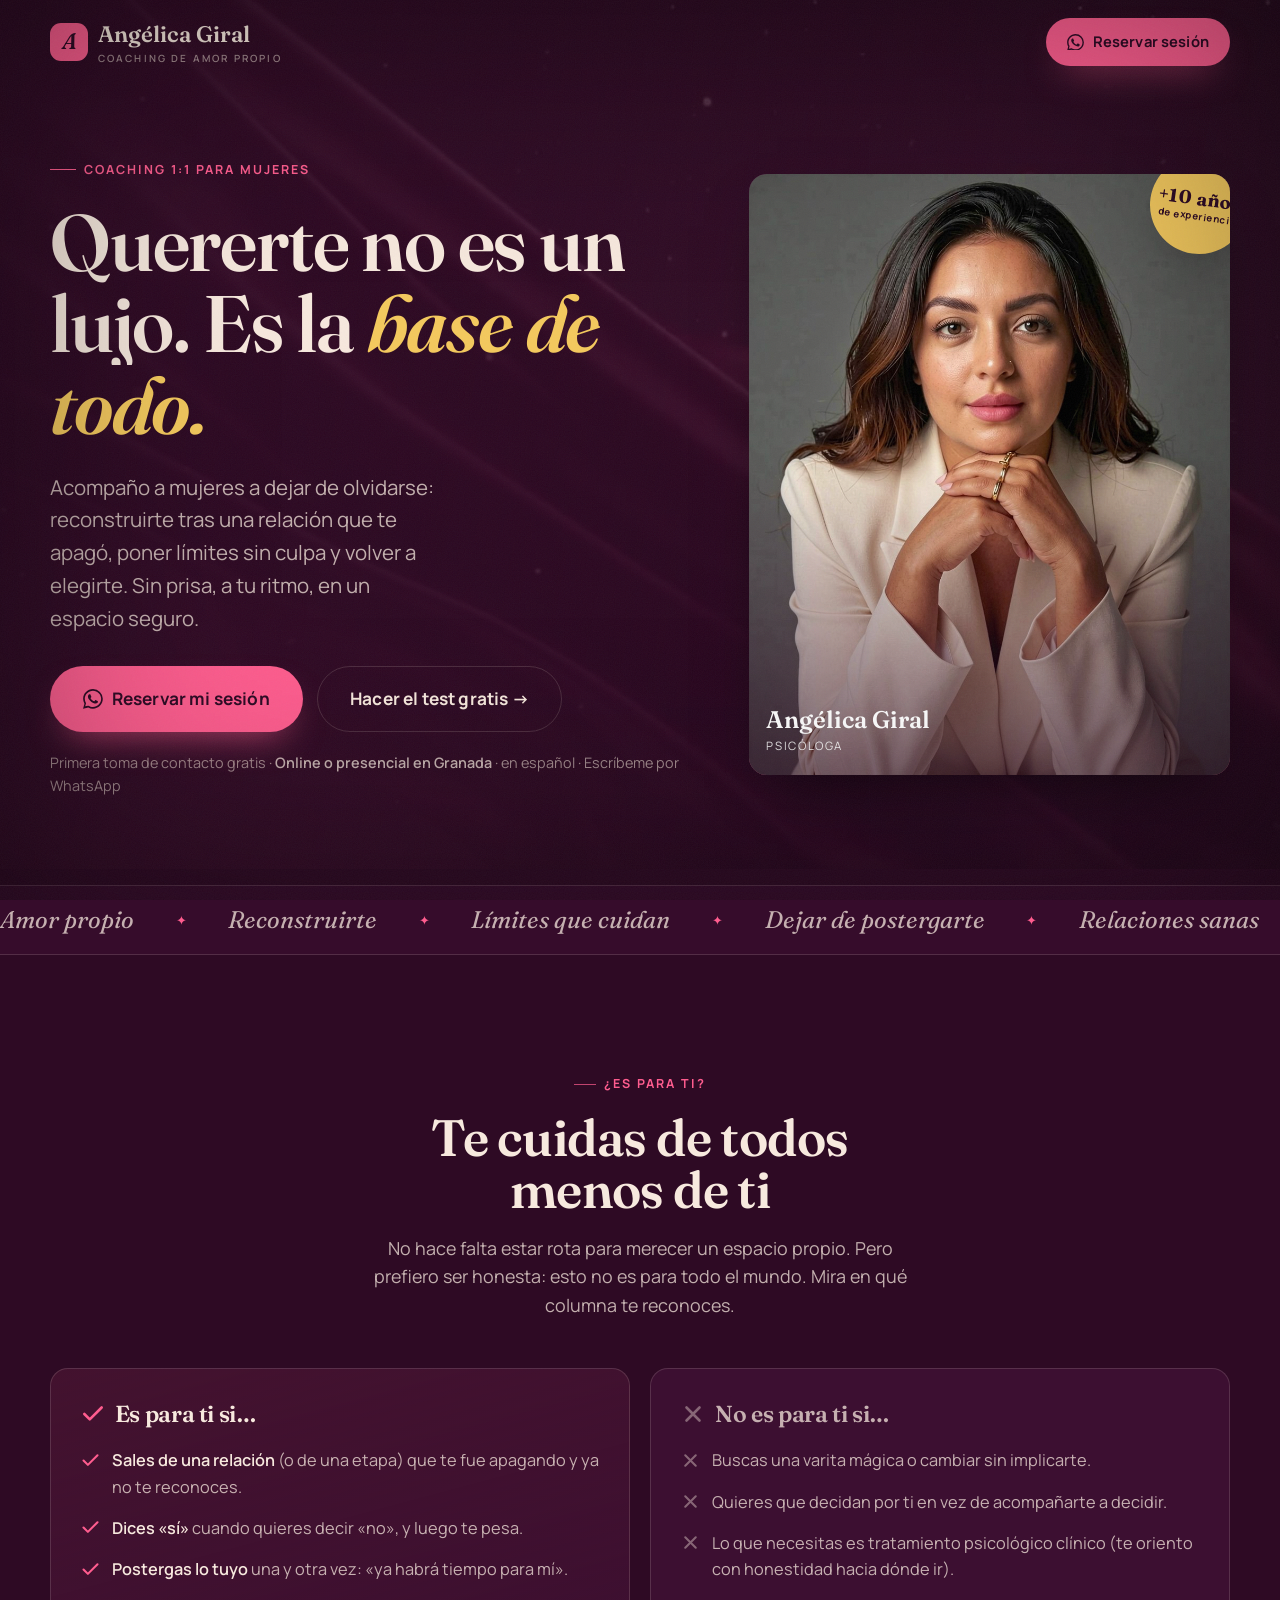
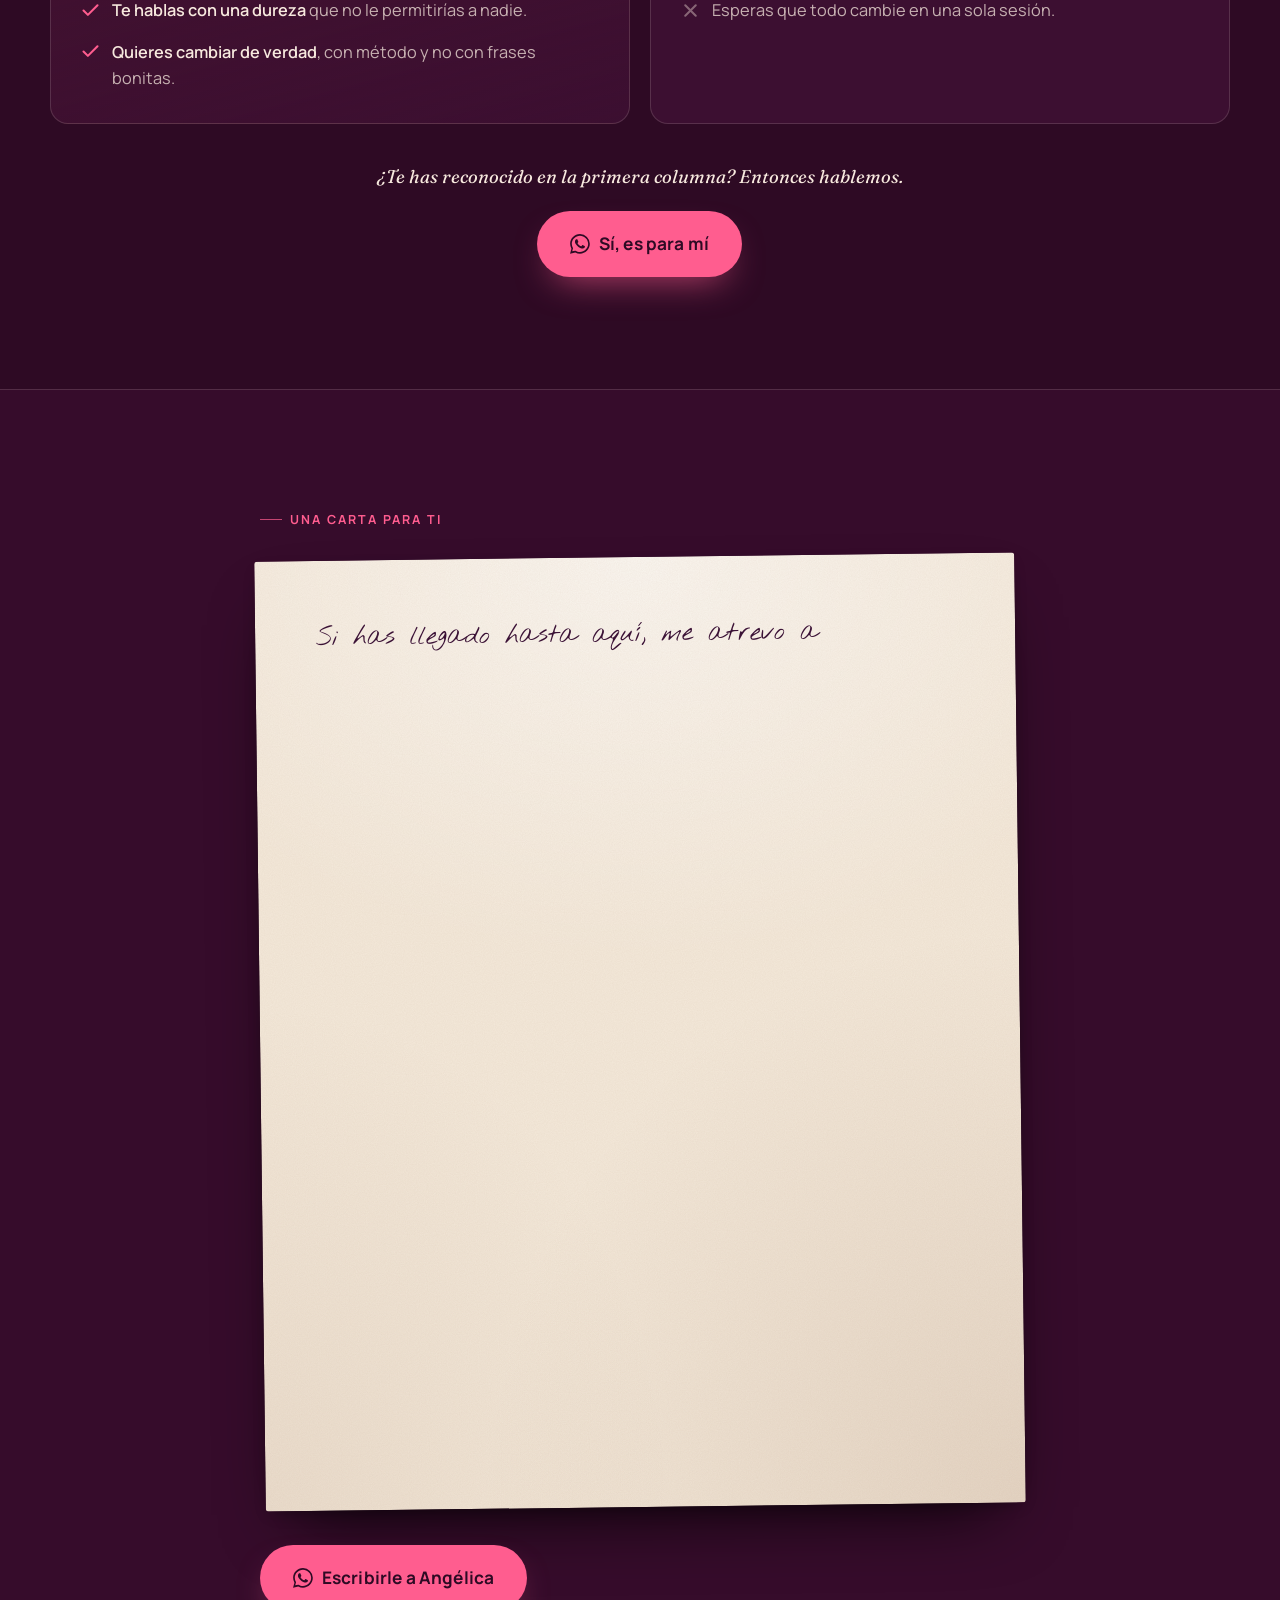
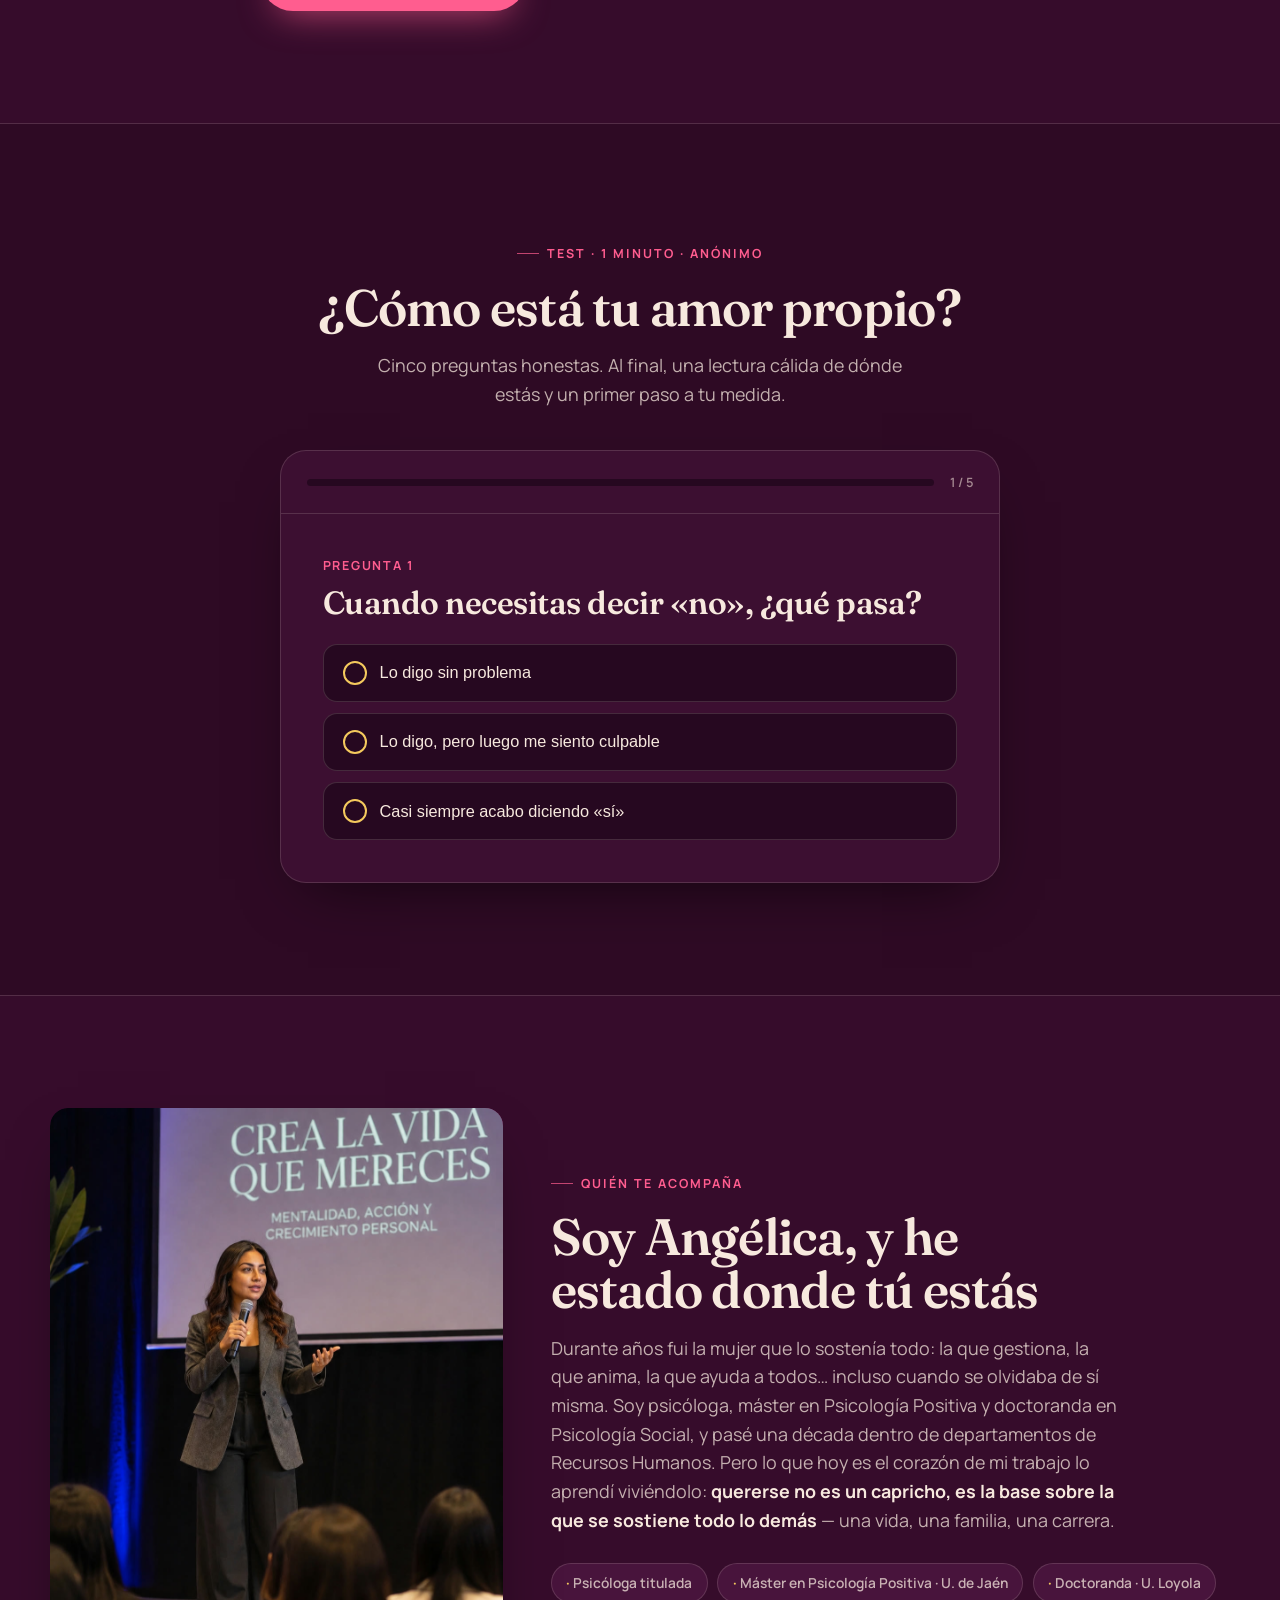
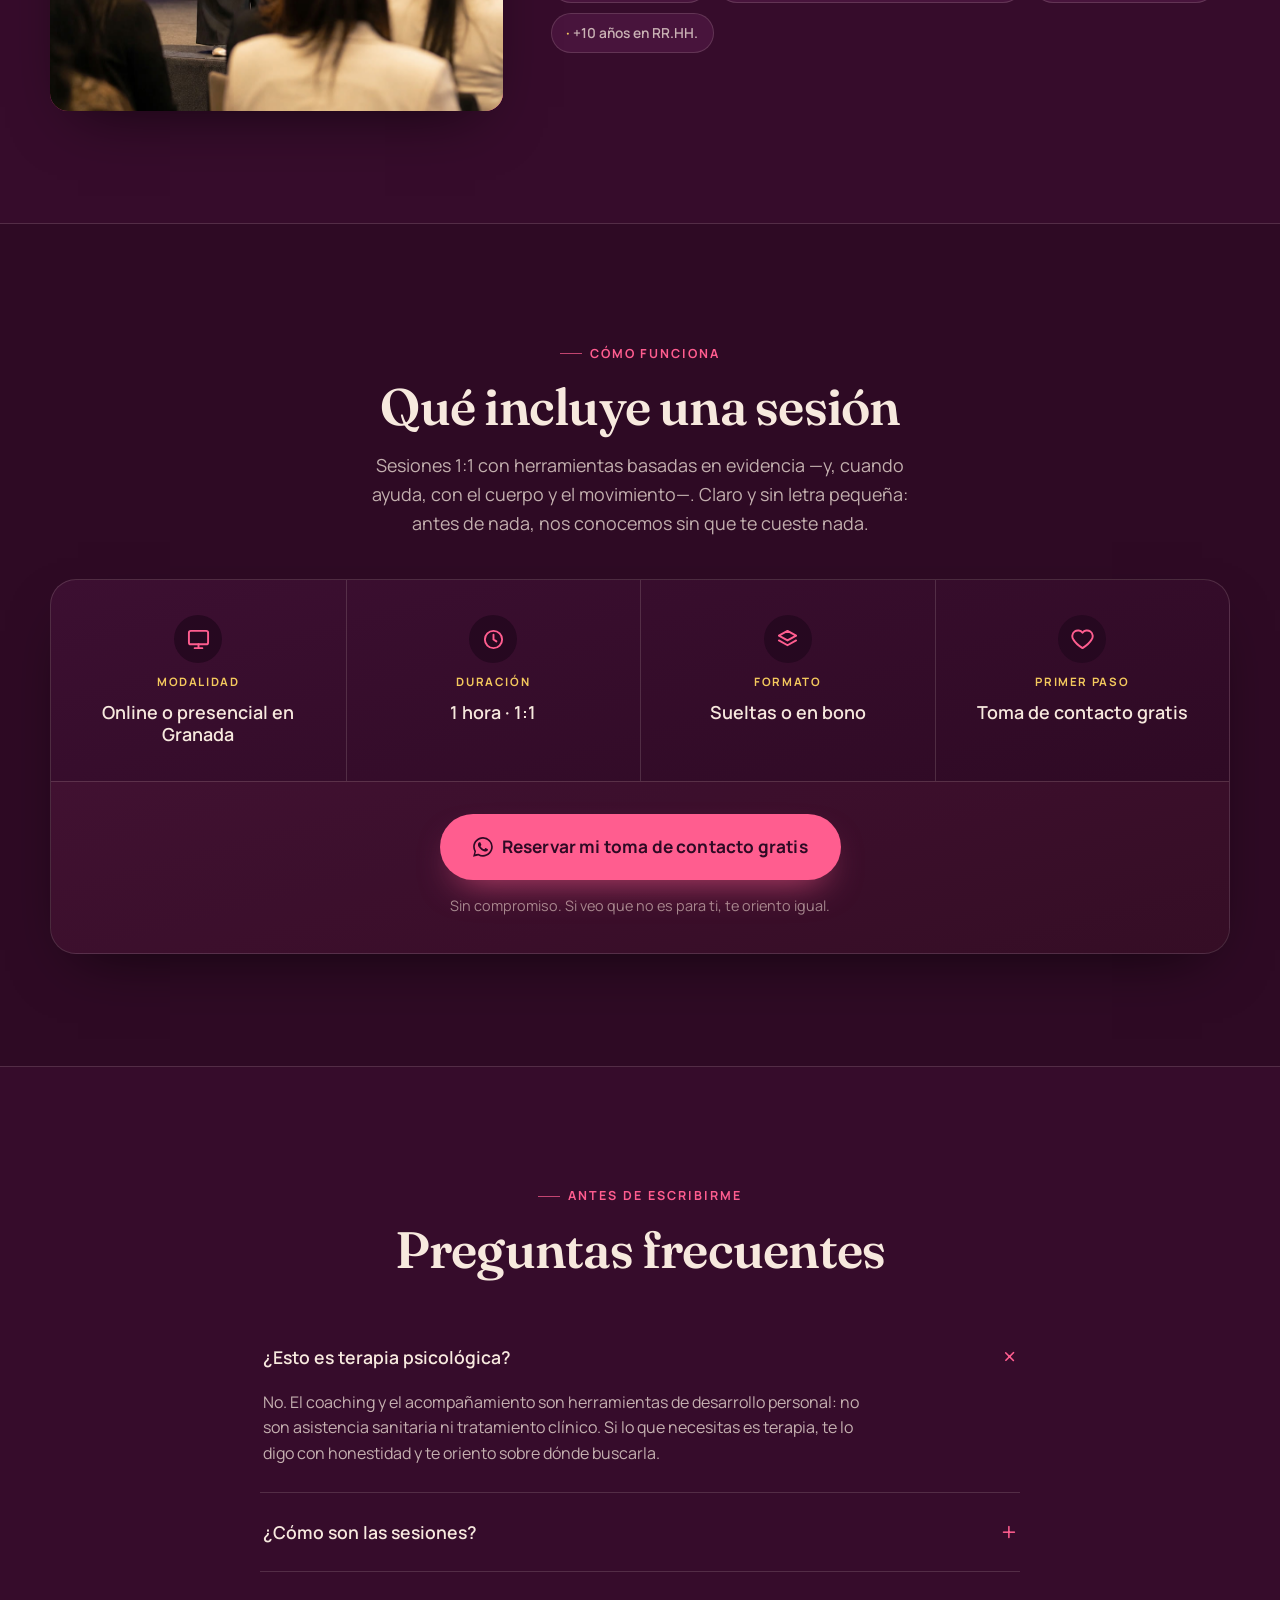
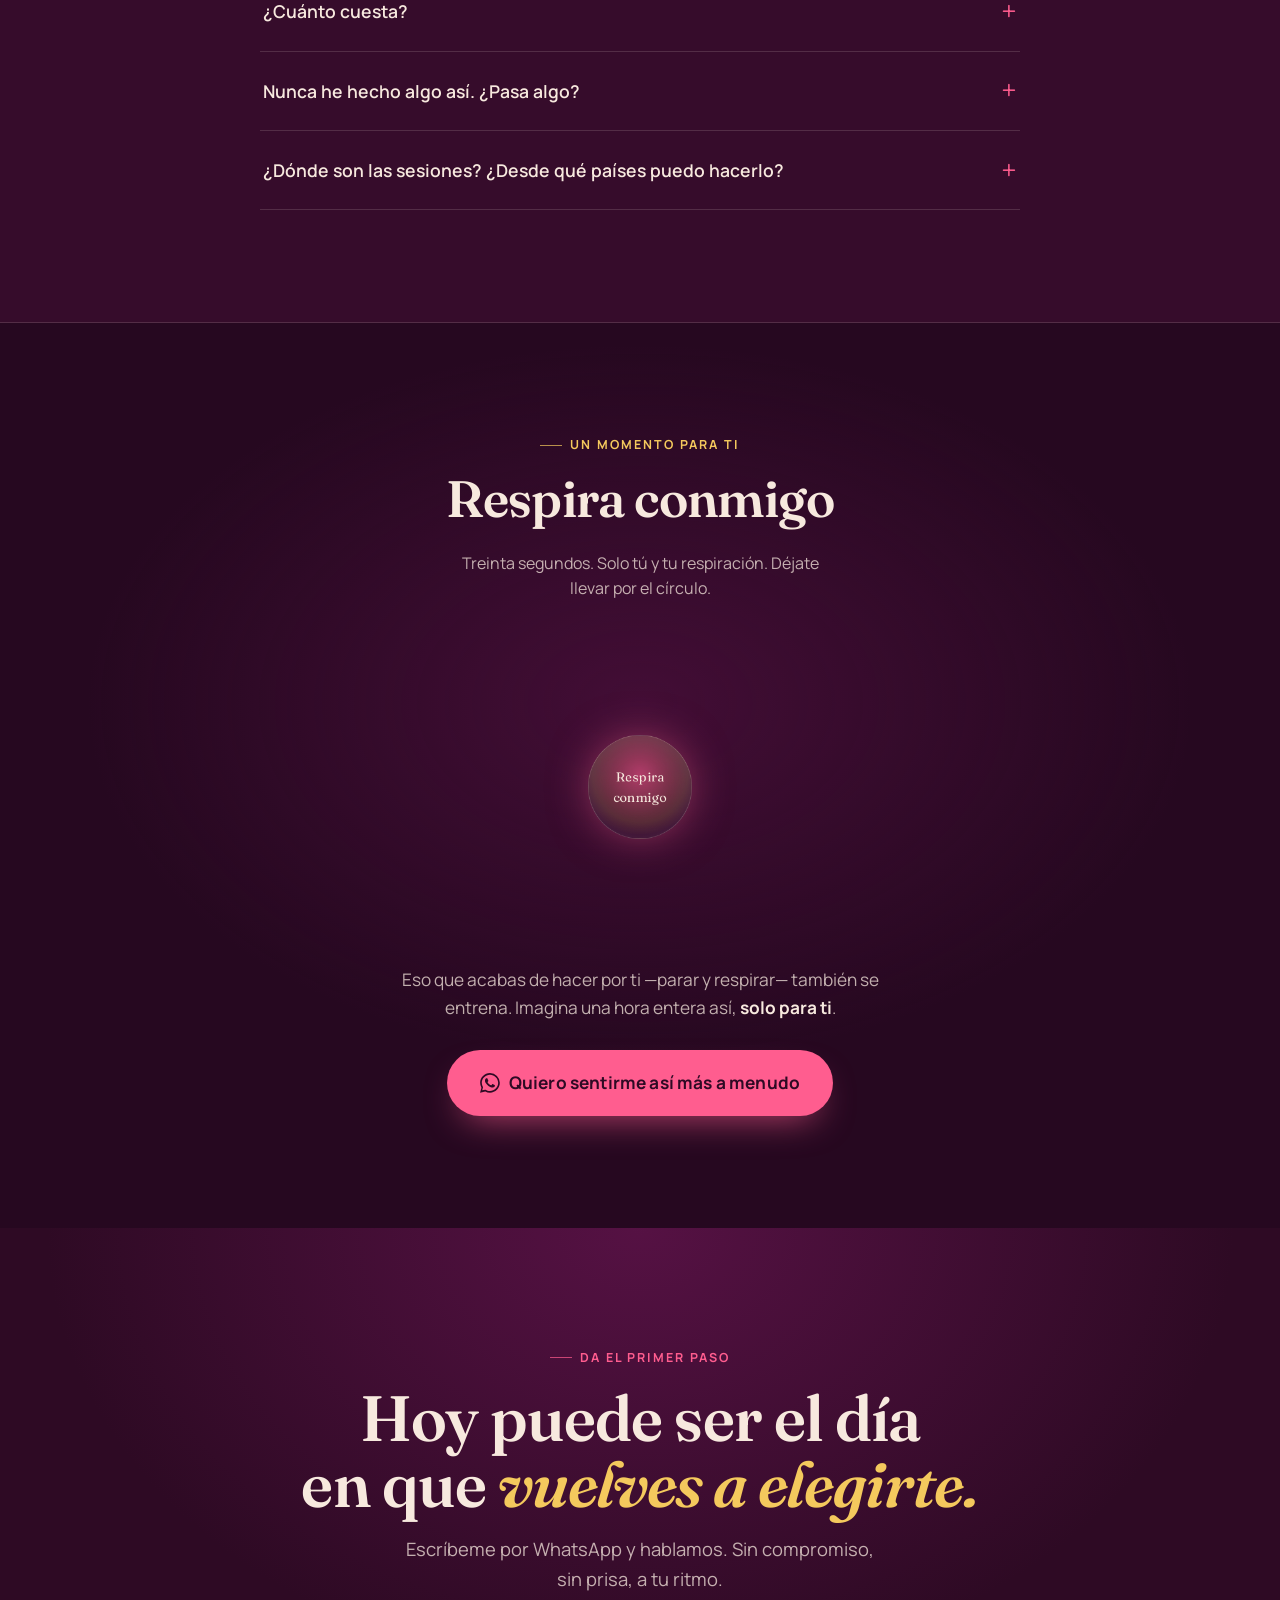
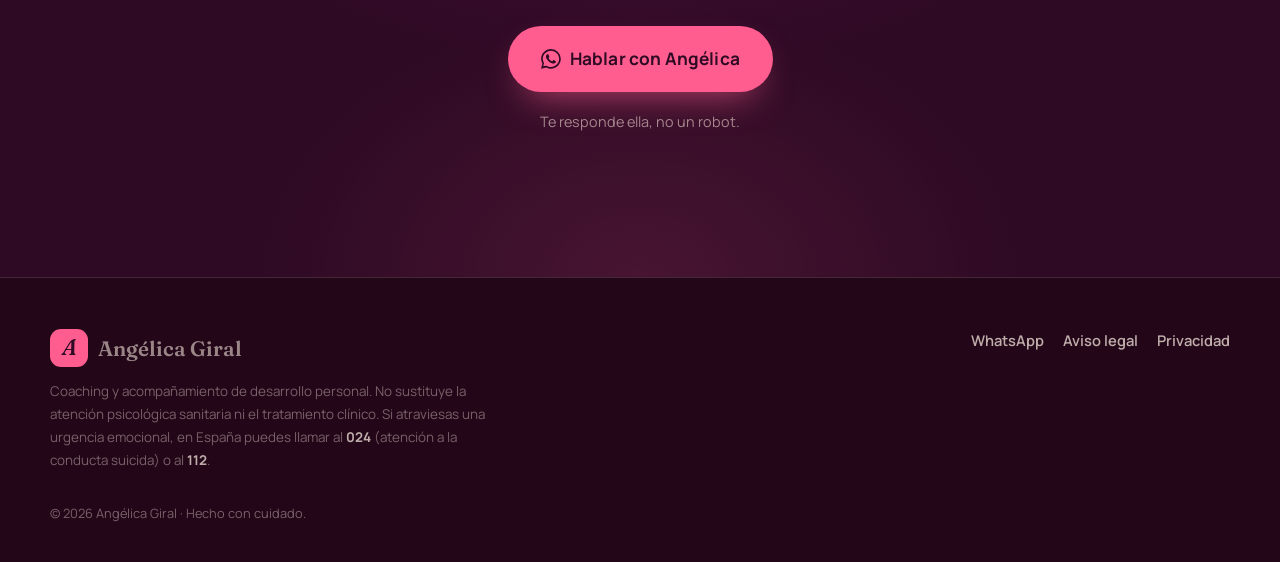
==== commit 031f4eee: "Publicación automática en GitHub Pages + color de barra en móvil - Nuevo workflow publicar.yml: al c" ====
--- a/index.html
+++ b/index.html
@@ -6,6 +6,7 @@
 <title>Angélica Giral · Coaching de amor propio para mujeres</title>
 <meta name="description" content="Sesiones de coaching 1:1 para mujeres: amor propio, reconstruirte tras una relación que te apagó, poner límites y volver a elegirte. Con Angélica Giral, psicóloga. Online o presencial en Granada." />
 <meta name="robots" content="index, follow" />
+<meta name="theme-color" content="#2E0A24" />
 
 <meta property="og:type" content="website" />
 <meta property="og:locale" content="es_ES" />
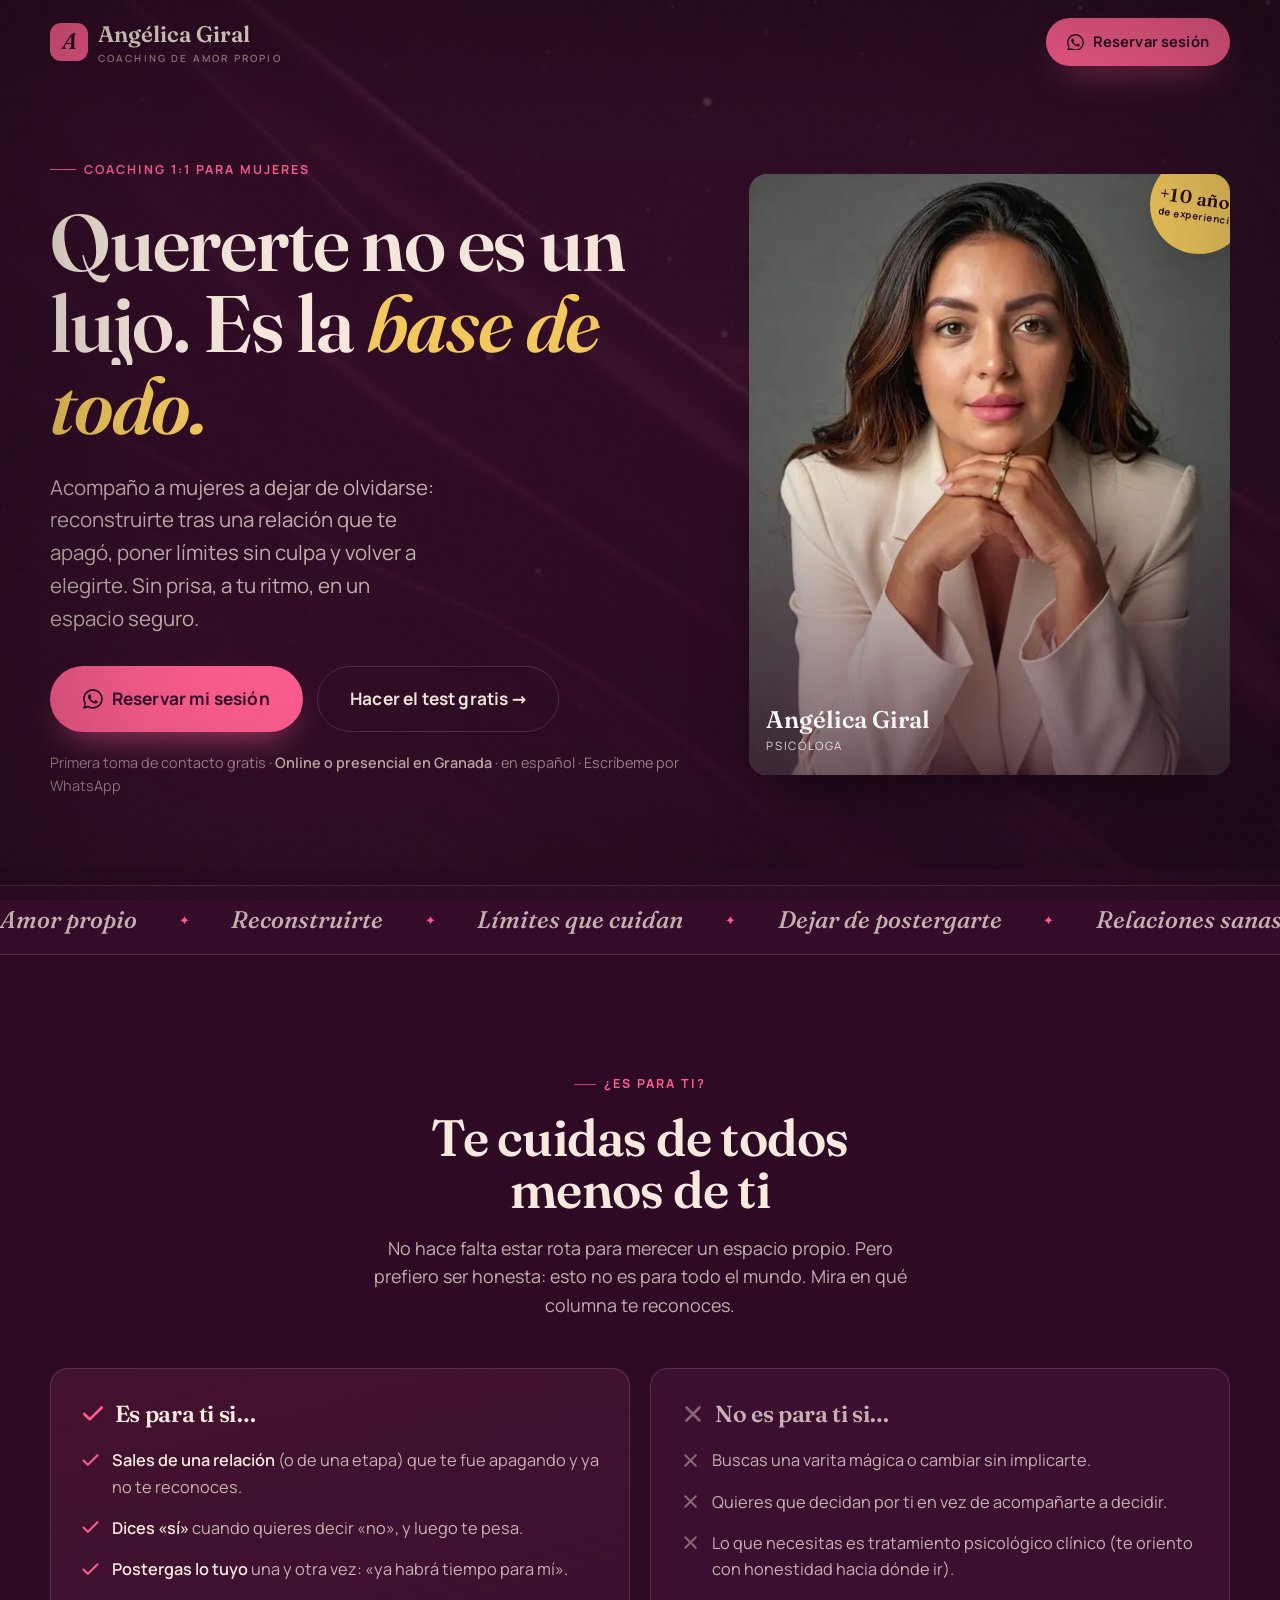
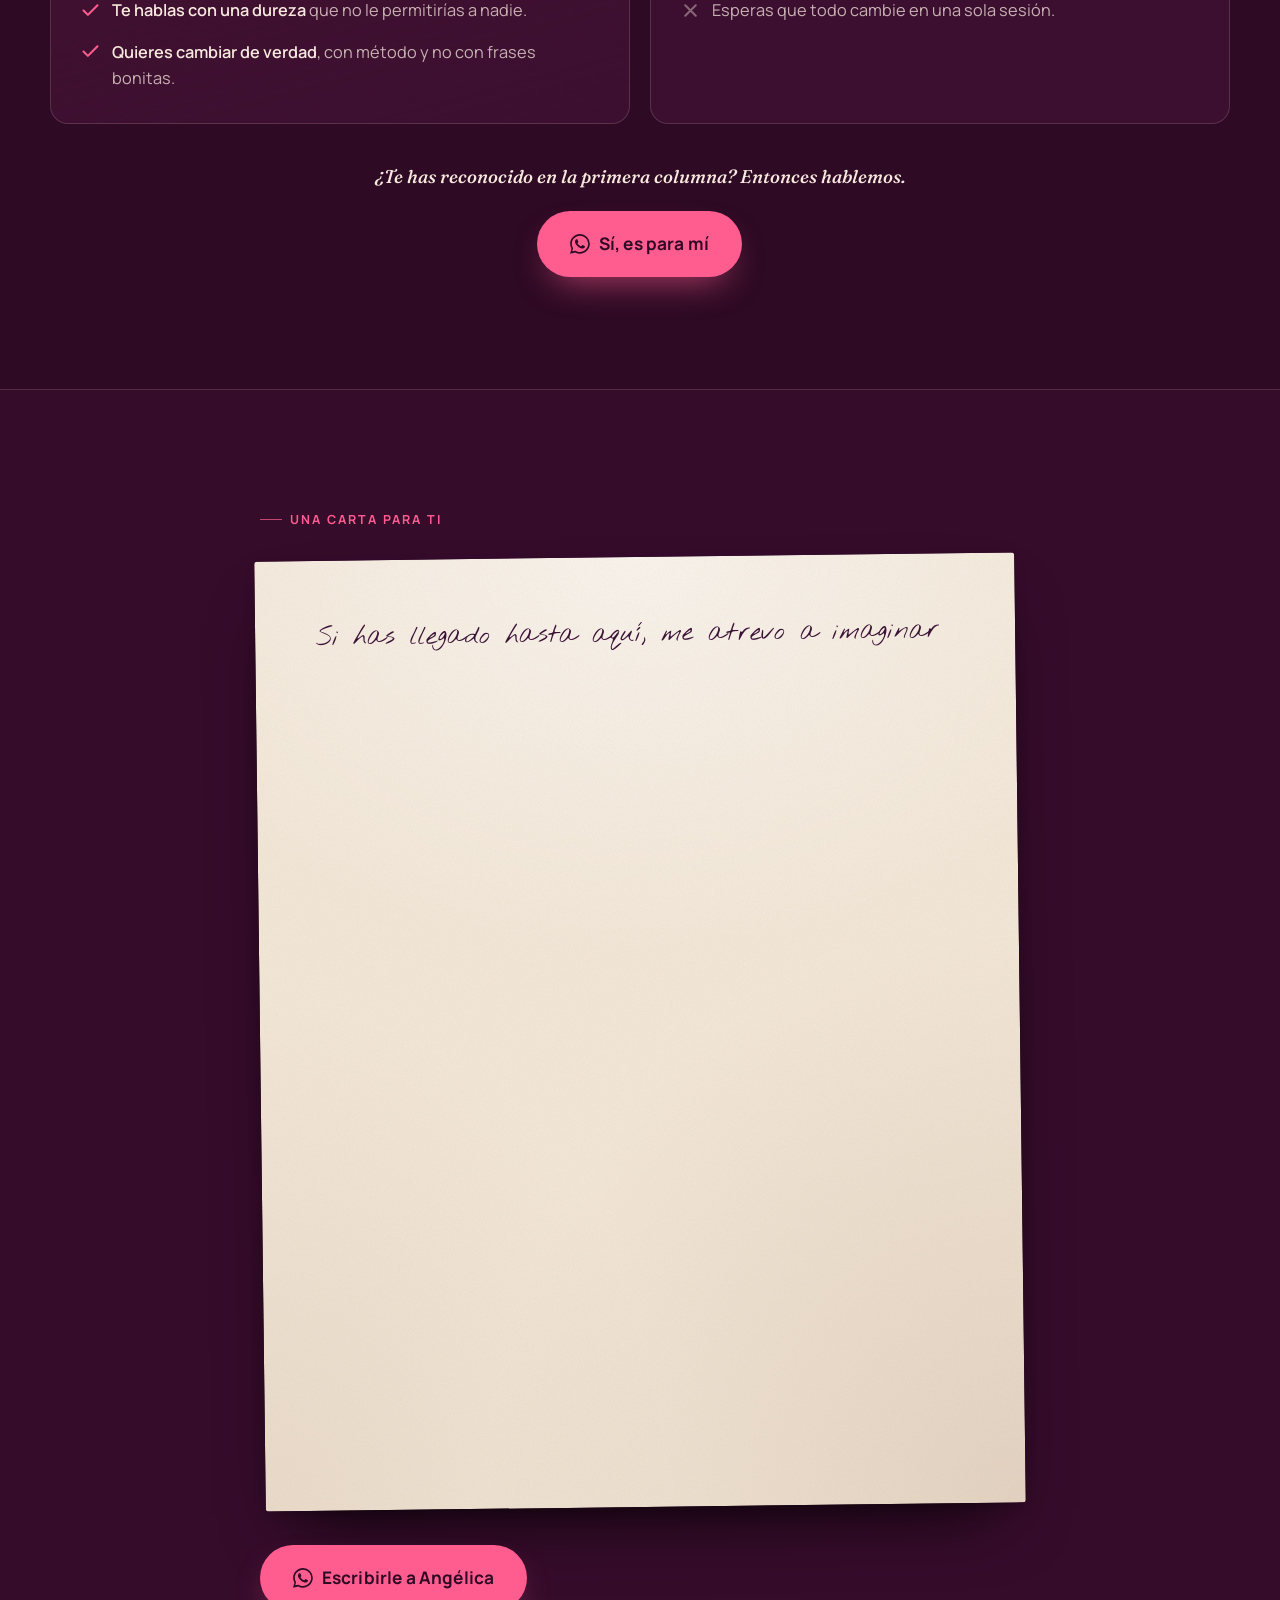
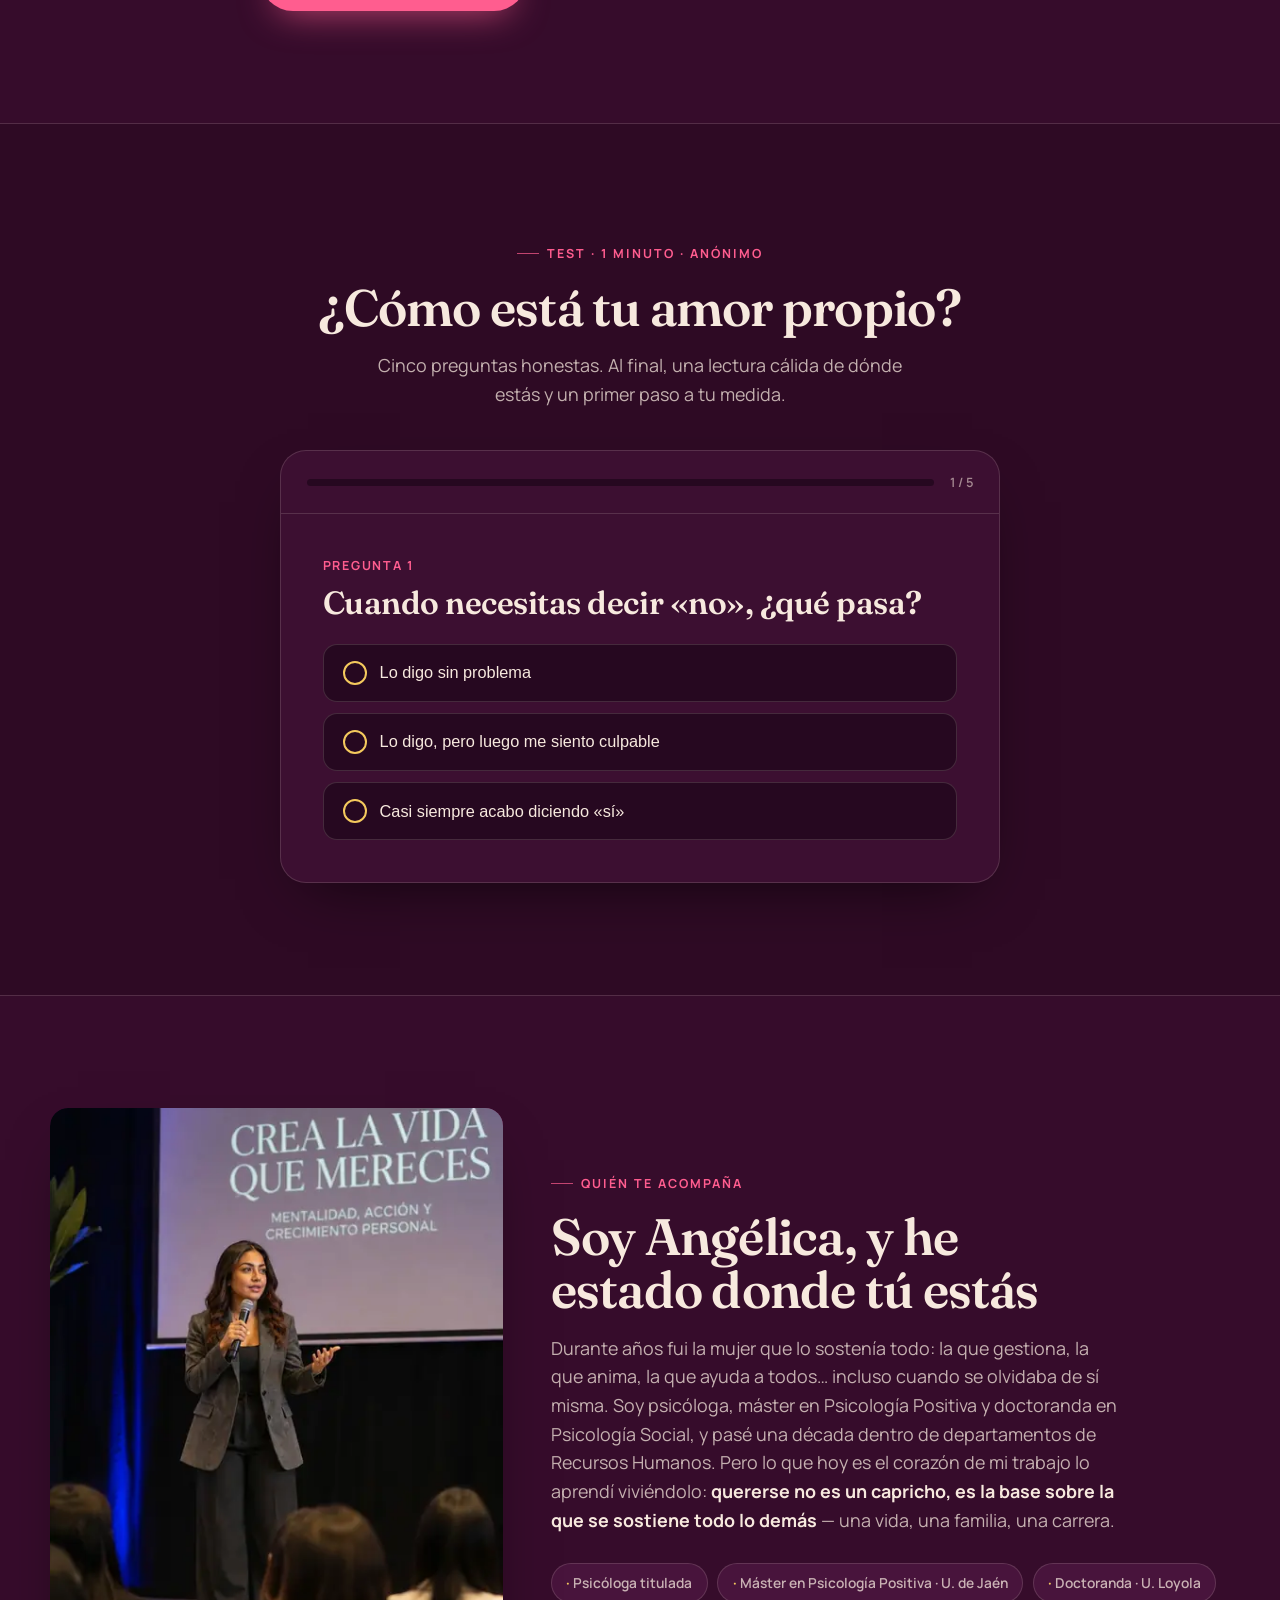
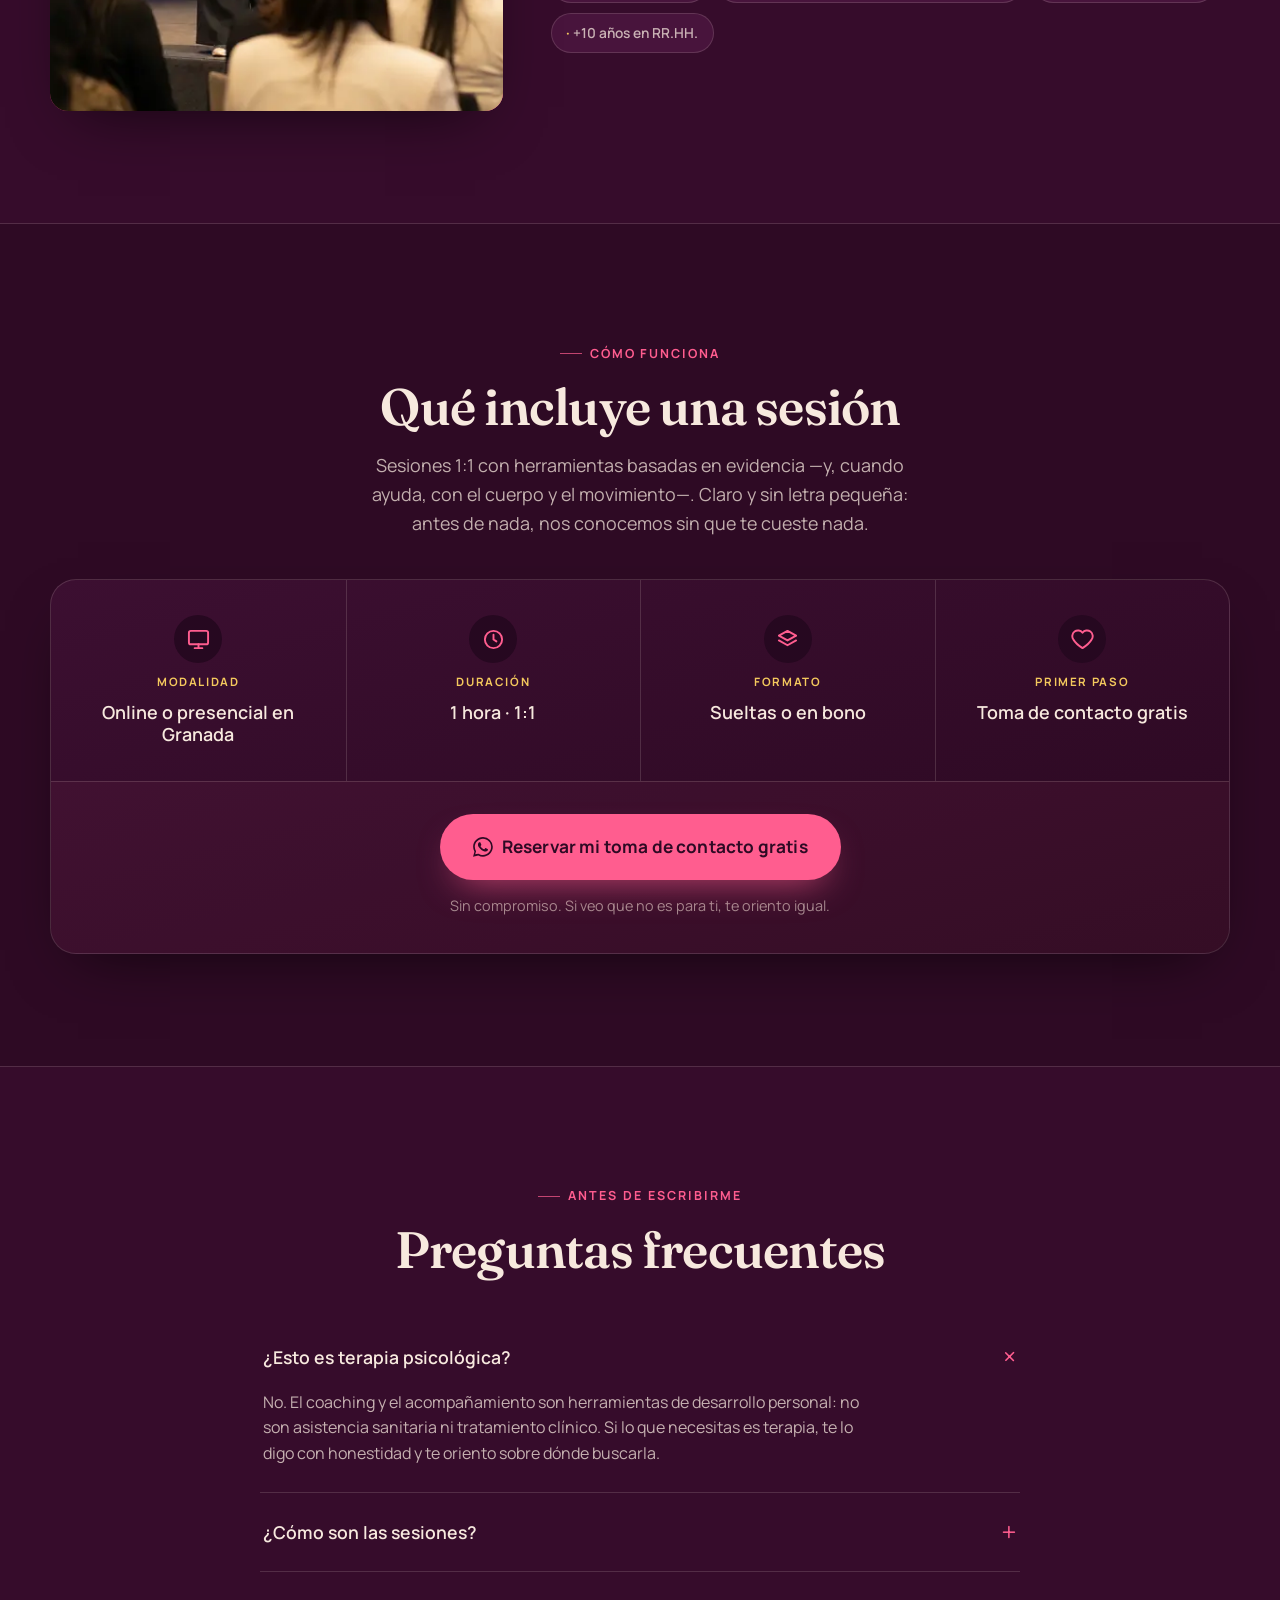
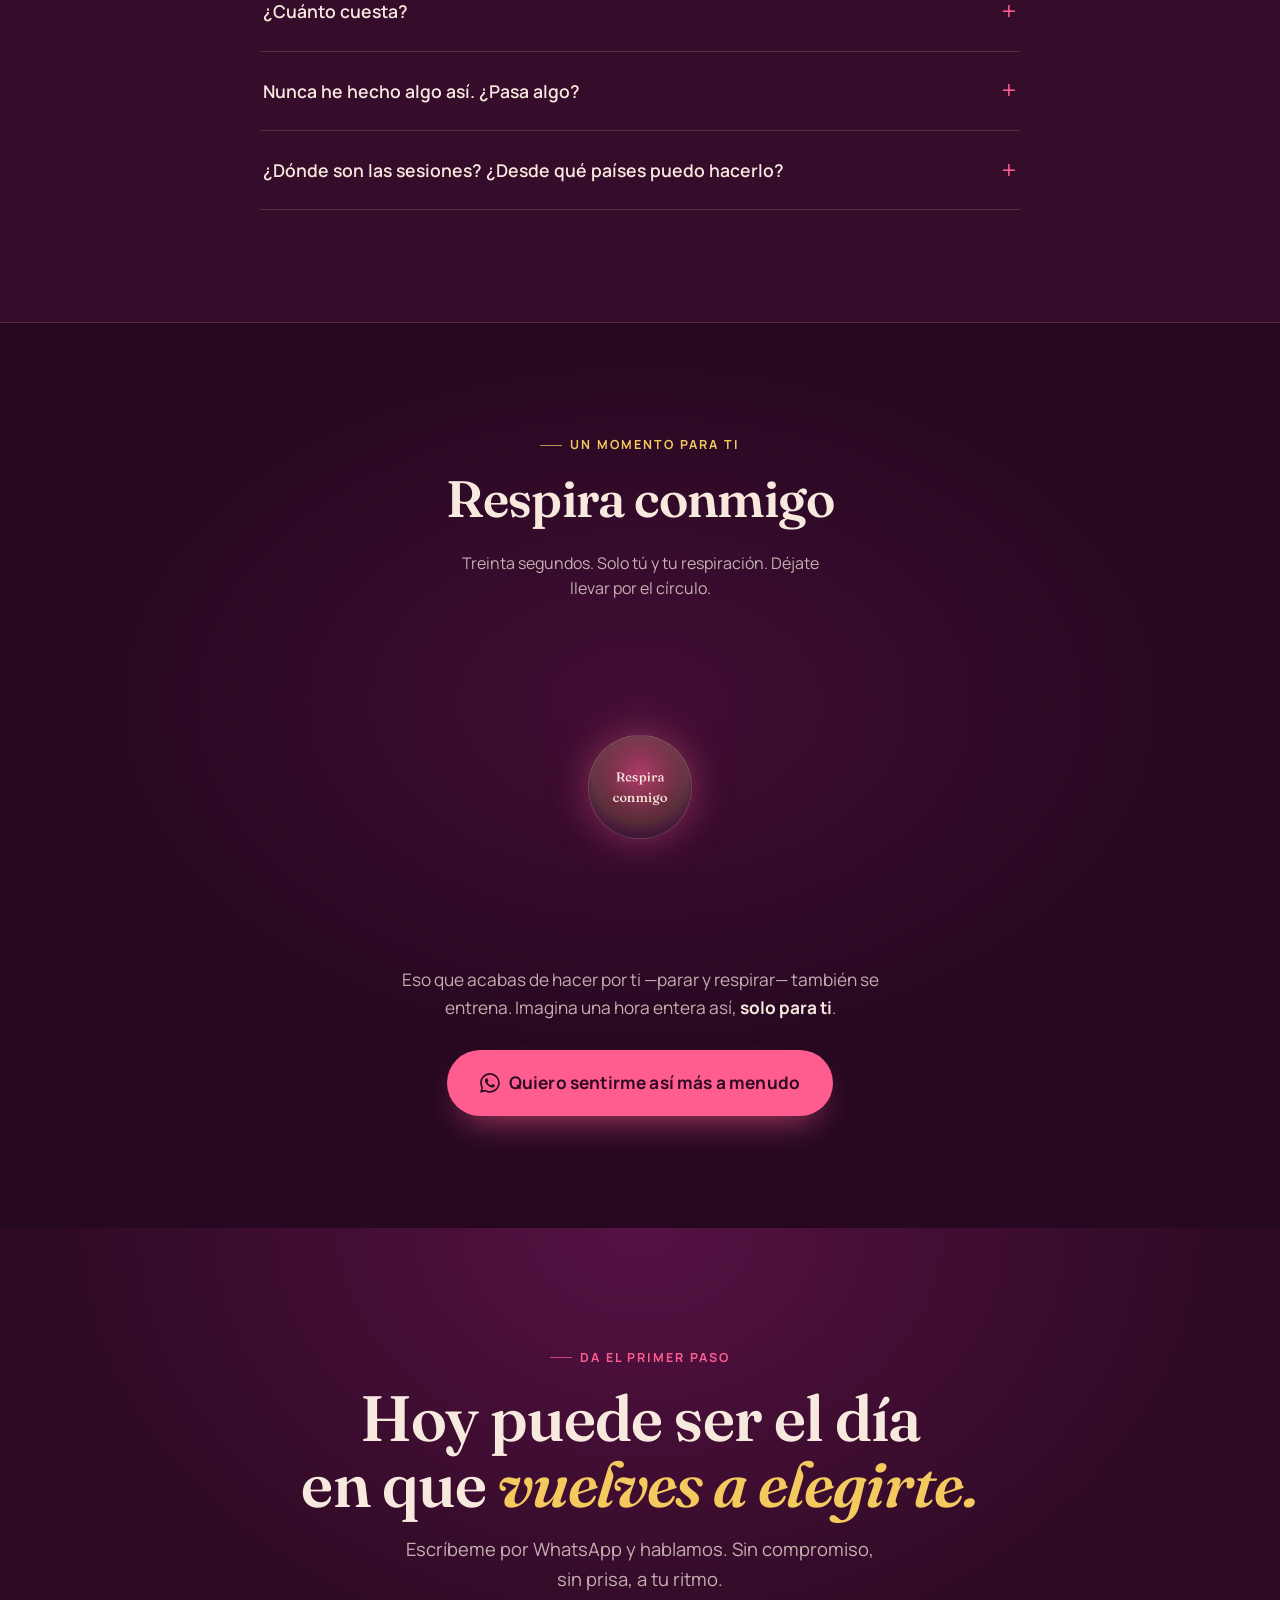
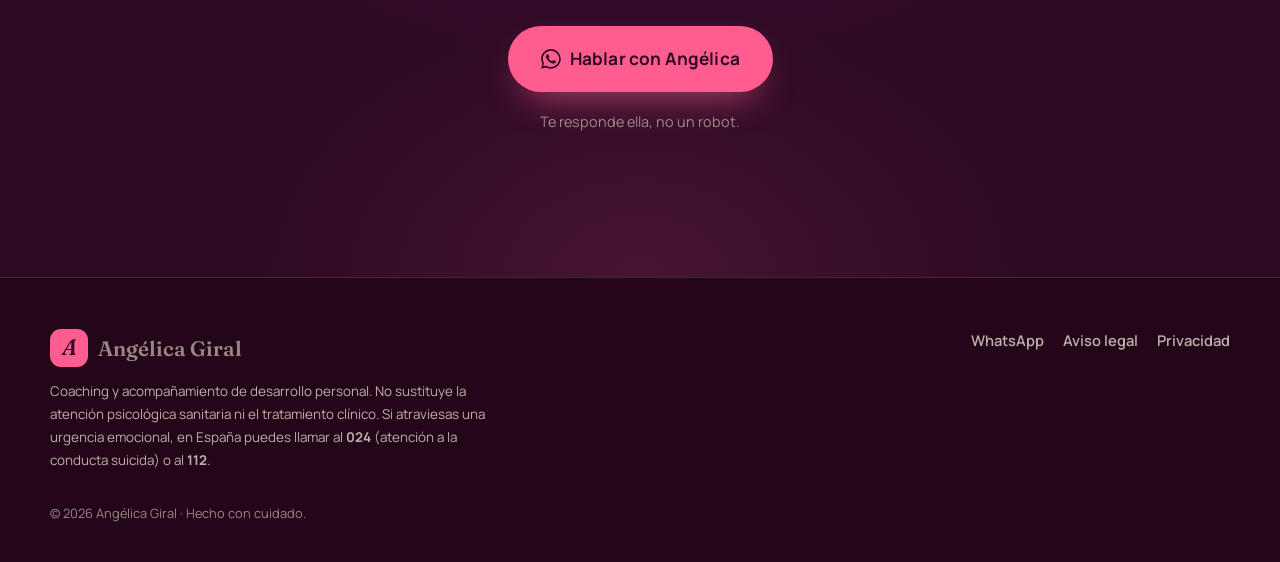
==== commit e3476870: "Optimización tras auditoría Lighthouse: fuentes locales, WebP y contraste - Fuentes servidas desde l" ====
--- a/index.html
+++ b/index.html
@@ -21,13 +21,77 @@
 <meta name="twitter:card" content="summary_large_image" />
 <meta name="twitter:image" content="https://nuestrosproyectos.github.io/paginaweb/fotos/og-coaching.jpg" />
 
-<link rel="preconnect" href="https://fonts.googleapis.com" />
-<link rel="preconnect" href="https://fonts.gstatic.com" crossorigin />
-<link href="https://fonts.googleapis.com/css2?family=Nothing+You+Could+Do&family=Fraunces:ital,opsz,wght@0,9..144,500;0,9..144,600;1,9..144,500;1,9..144,600&family=Manrope:wght@400;500;600;700&display=swap" rel="stylesheet" />
+<link rel="preload" href="fuentes/fraunces-normal-latin.woff2" as="font" type="font/woff2" crossorigin />
+<link rel="preload" href="fuentes/manrope-normal-latin.woff2" as="font" type="font/woff2" crossorigin />
 
 <link rel="icon" href="data:image/svg+xml,<svg xmlns='http://www.w3.org/2000/svg' viewBox='0 0 100 100'><rect width='100' height='100' rx='22' fill='%23FF5D8F'/><text x='50' y='71' font-size='62' font-family='Georgia,serif' font-style='italic' fill='%232E0A24' text-anchor='middle'>A</text></svg>" />
 
 <style>
+/* ============ FUENTES (servidas desde la propia web: más rápido y sin enviar datos a Google) ============ */
+/* latin-ext */
+@font-face {
+  font-family: 'Fraunces';
+  font-style: italic;
+  font-weight: 500 600;
+  font-display: swap;
+  src: url(fuentes/fraunces-italic-latin-ext.woff2) format('woff2');
+  unicode-range: U+0100-02BA, U+02BD-02C5, U+02C7-02CC, U+02CE-02D7, U+02DD-02FF, U+0304, U+0308, U+0329, U+1D00-1DBF, U+1E00-1E9F, U+1EF2-1EFF, U+2020, U+20A0-20AB, U+20AD-20C4, U+2113, U+2C60-2C7F, U+A720-A7FF;
+}
+/* latin */
+@font-face {
+  font-family: 'Fraunces';
+  font-style: italic;
+  font-weight: 500 600;
+  font-display: swap;
+  src: url(fuentes/fraunces-italic-latin.woff2) format('woff2');
+  unicode-range: U+0000-00FF, U+0131, U+0152-0153, U+02BB-02BC, U+02C6, U+02DA, U+02DC, U+0304, U+0308, U+0329, U+2000-206F, U+20AC, U+2122, U+2191, U+2193, U+2212, U+2215, U+FEFF, U+FFFD;
+}
+/* latin-ext */
+@font-face {
+  font-family: 'Fraunces';
+  font-style: normal;
+  font-weight: 500 600;
+  font-display: swap;
+  src: url(fuentes/fraunces-normal-latin-ext.woff2) format('woff2');
+  unicode-range: U+0100-02BA, U+02BD-02C5, U+02C7-02CC, U+02CE-02D7, U+02DD-02FF, U+0304, U+0308, U+0329, U+1D00-1DBF, U+1E00-1E9F, U+1EF2-1EFF, U+2020, U+20A0-20AB, U+20AD-20C4, U+2113, U+2C60-2C7F, U+A720-A7FF;
+}
+/* latin */
+@font-face {
+  font-family: 'Fraunces';
+  font-style: normal;
+  font-weight: 500 600;
+  font-display: swap;
+  src: url(fuentes/fraunces-normal-latin.woff2) format('woff2');
+  unicode-range: U+0000-00FF, U+0131, U+0152-0153, U+02BB-02BC, U+02C6, U+02DA, U+02DC, U+0304, U+0308, U+0329, U+2000-206F, U+20AC, U+2122, U+2191, U+2193, U+2212, U+2215, U+FEFF, U+FFFD;
+}
+/* latin-ext */
+@font-face {
+  font-family: 'Manrope';
+  font-style: normal;
+  font-weight: 400 700;
+  font-display: swap;
+  src: url(fuentes/manrope-normal-latin-ext.woff2) format('woff2');
+  unicode-range: U+0100-02BA, U+02BD-02C5, U+02C7-02CC, U+02CE-02D7, U+02DD-02FF, U+0304, U+0308, U+0329, U+1D00-1DBF, U+1E00-1E9F, U+1EF2-1EFF, U+2020, U+20A0-20AB, U+20AD-20C4, U+2113, U+2C60-2C7F, U+A720-A7FF;
+}
+/* latin */
+@font-face {
+  font-family: 'Manrope';
+  font-style: normal;
+  font-weight: 400 700;
+  font-display: swap;
+  src: url(fuentes/manrope-normal-latin.woff2) format('woff2');
+  unicode-range: U+0000-00FF, U+0131, U+0152-0153, U+02BB-02BC, U+02C6, U+02DA, U+02DC, U+0304, U+0308, U+0329, U+2000-206F, U+20AC, U+2122, U+2191, U+2193, U+2212, U+2215, U+FEFF, U+FFFD;
+}
+/* latin */
+@font-face {
+  font-family: 'Nothing You Could Do';
+  font-style: normal;
+  font-weight: 400;
+  font-display: swap;
+  src: url(fuentes/nothing-you-could-do-normal-latin.woff2) format('woff2');
+  unicode-range: U+0000-00FF, U+0131, U+0152-0153, U+02BB-02BC, U+02C6, U+02DA, U+02DC, U+0304, U+0308, U+0329, U+2000-206F, U+20AC, U+2122, U+2191, U+2193, U+2212, U+2215, U+FEFF, U+FFFD;
+}
+
 /* ============ TOKENS — Berenjena & shock ============ */
 :root{
   --bg:#2E0A24;
@@ -290,7 +354,7 @@
 .pie-grid{display:flex;flex-wrap:wrap;gap:1.4rem;justify-content:space-between;align-items:flex-start}
 .pie a{color:var(--crema-70);transition:color .2s}
 .pie a:hover{color:var(--butter)}
-.pie .legal{max-width:56ch;line-height:1.7;font-size:.84rem;color:var(--crema-40)}
+.pie .legal{max-width:56ch;line-height:1.7;font-size:.84rem;color:var(--crema-70)}
 .pie-links{display:flex;flex-wrap:wrap;gap:1.2rem;font-weight:600}
 
 /* ============ BARRA FLOTANTE MÓVIL ============ */
@@ -406,7 +470,7 @@
     </div>
 
     <div class="retrato reveal" data-d="2">
-      <img src="fotos/angelica-1.jpg" alt="Angélica Giral, psicóloga" width="912" height="1136" />
+      <picture><source type="image/webp" srcset="fotos/angelica-1-480.webp 480w, fotos/angelica-1-640.webp 640w, fotos/angelica-1-912.webp 912w" sizes="(max-width:900px) calc(100vw - 2.4rem), 480px" /><img src="fotos/angelica-1.jpg" alt="Angélica Giral, psicóloga" width="912" height="1136" fetchpriority="high" /></picture>
       <div class="firma"><b>Angélica Giral</b><small>Psicóloga</small></div>
       <div class="sello"><span><b>+10 años</b>de experiencia</span></div>
     </div>
@@ -502,7 +566,7 @@
 <section class="band" style="background:var(--bg-soft);border-block:1px solid var(--linea)">
   <div class="wrap sobre-grid">
     <div class="sobre-foto reveal">
-      <img src="fotos/angelica-escenario.jpg" alt="Angélica Giral impartiendo una conferencia" width="1023" height="1537" loading="lazy" decoding="async" />
+      <picture><source type="image/webp" srcset="fotos/angelica-escenario-480.webp 480w, fotos/angelica-escenario-800.webp 800w" sizes="(max-width:900px) 300px, 460px" /><img src="fotos/angelica-escenario.jpg" alt="Angélica Giral impartiendo una conferencia" width="1023" height="1537" loading="lazy" decoding="async" /></picture>
     </div>
     <div>
       <span class="kicker reveal">Quién te acompaña</span>
@@ -612,7 +676,7 @@
       <a href="privacidad.html">Privacidad</a>
     </div>
   </div>
-  <div class="wrap" style="margin-top:2rem;font-size:.8rem;color:var(--crema-40)">© <span id="year"></span> Angélica Giral · Hecho con cuidado.</div>
+  <div class="wrap" style="margin-top:2rem;font-size:.8rem;color:var(--crema-55)">© <span id="year"></span> Angélica Giral · Hecho con cuidado.</div>
 </footer>
 
 <!-- ============ BARRA FLOTANTE MÓVIL ============ -->
